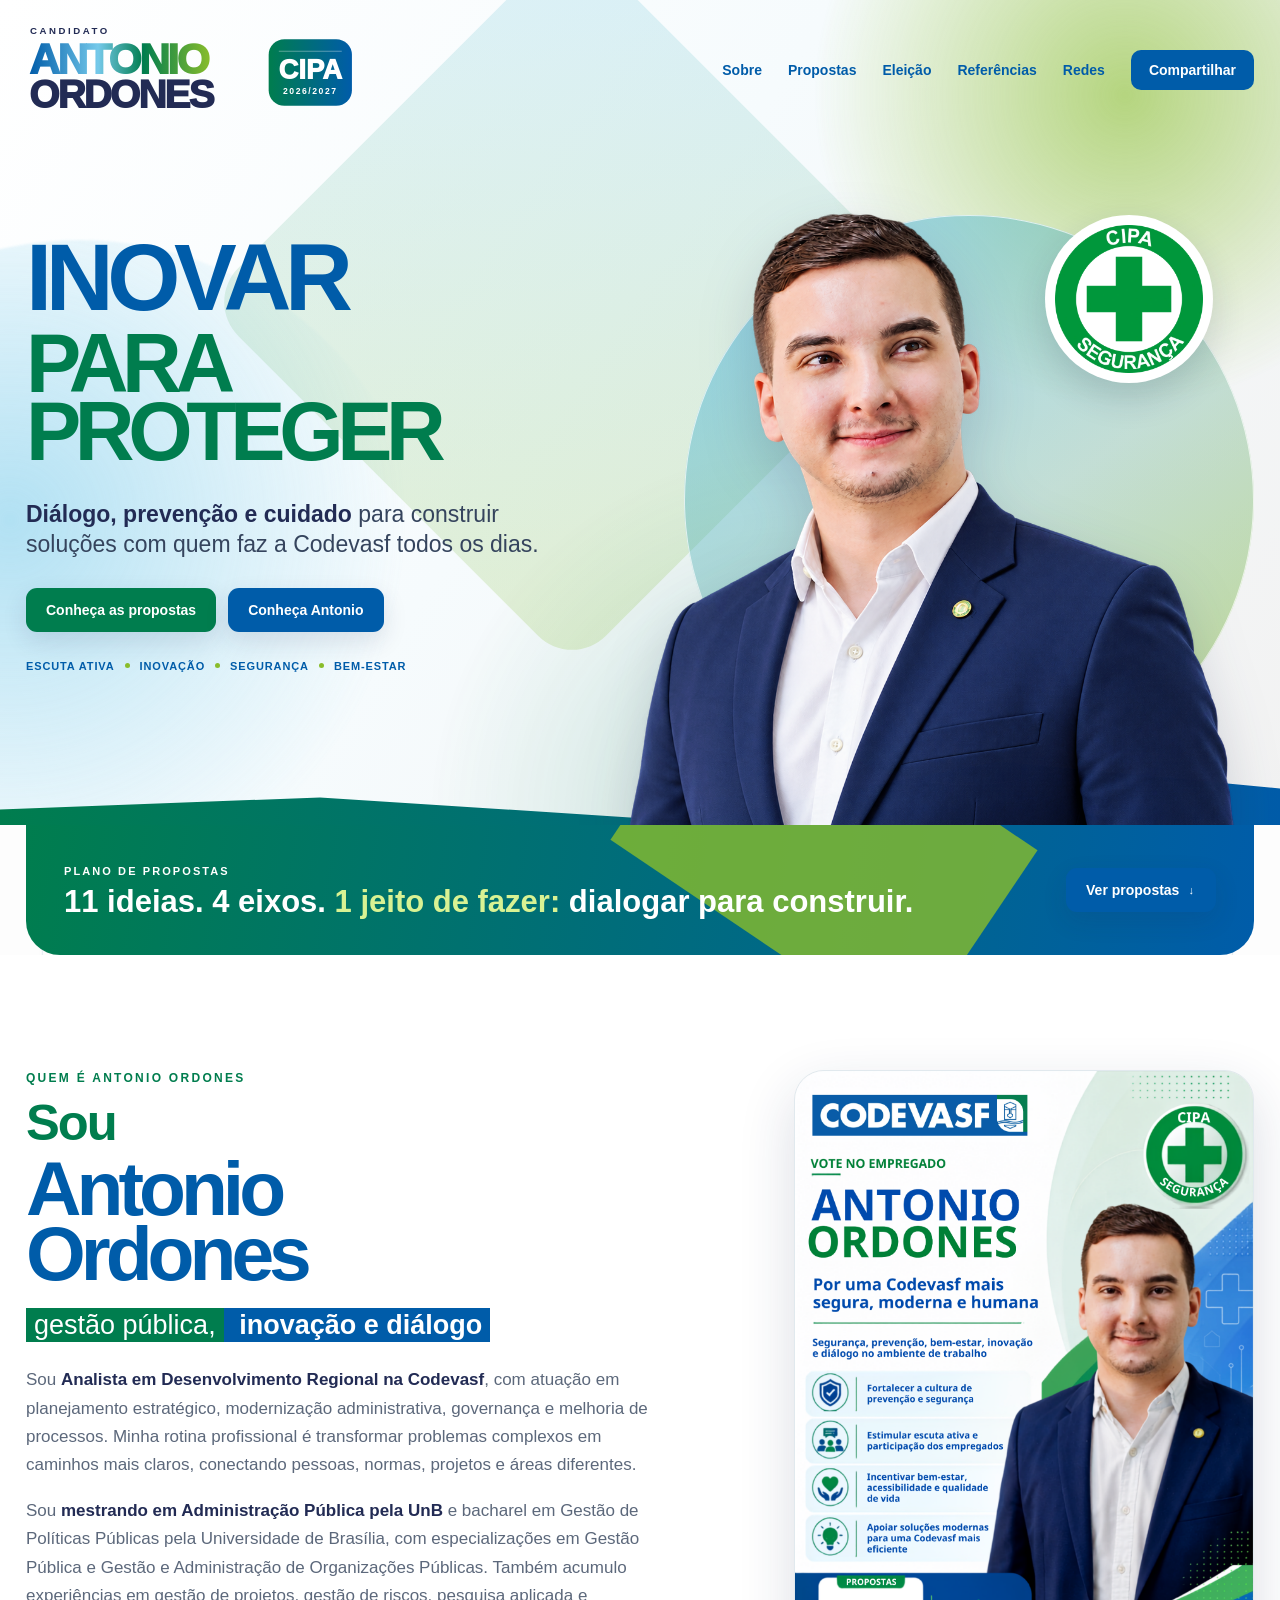
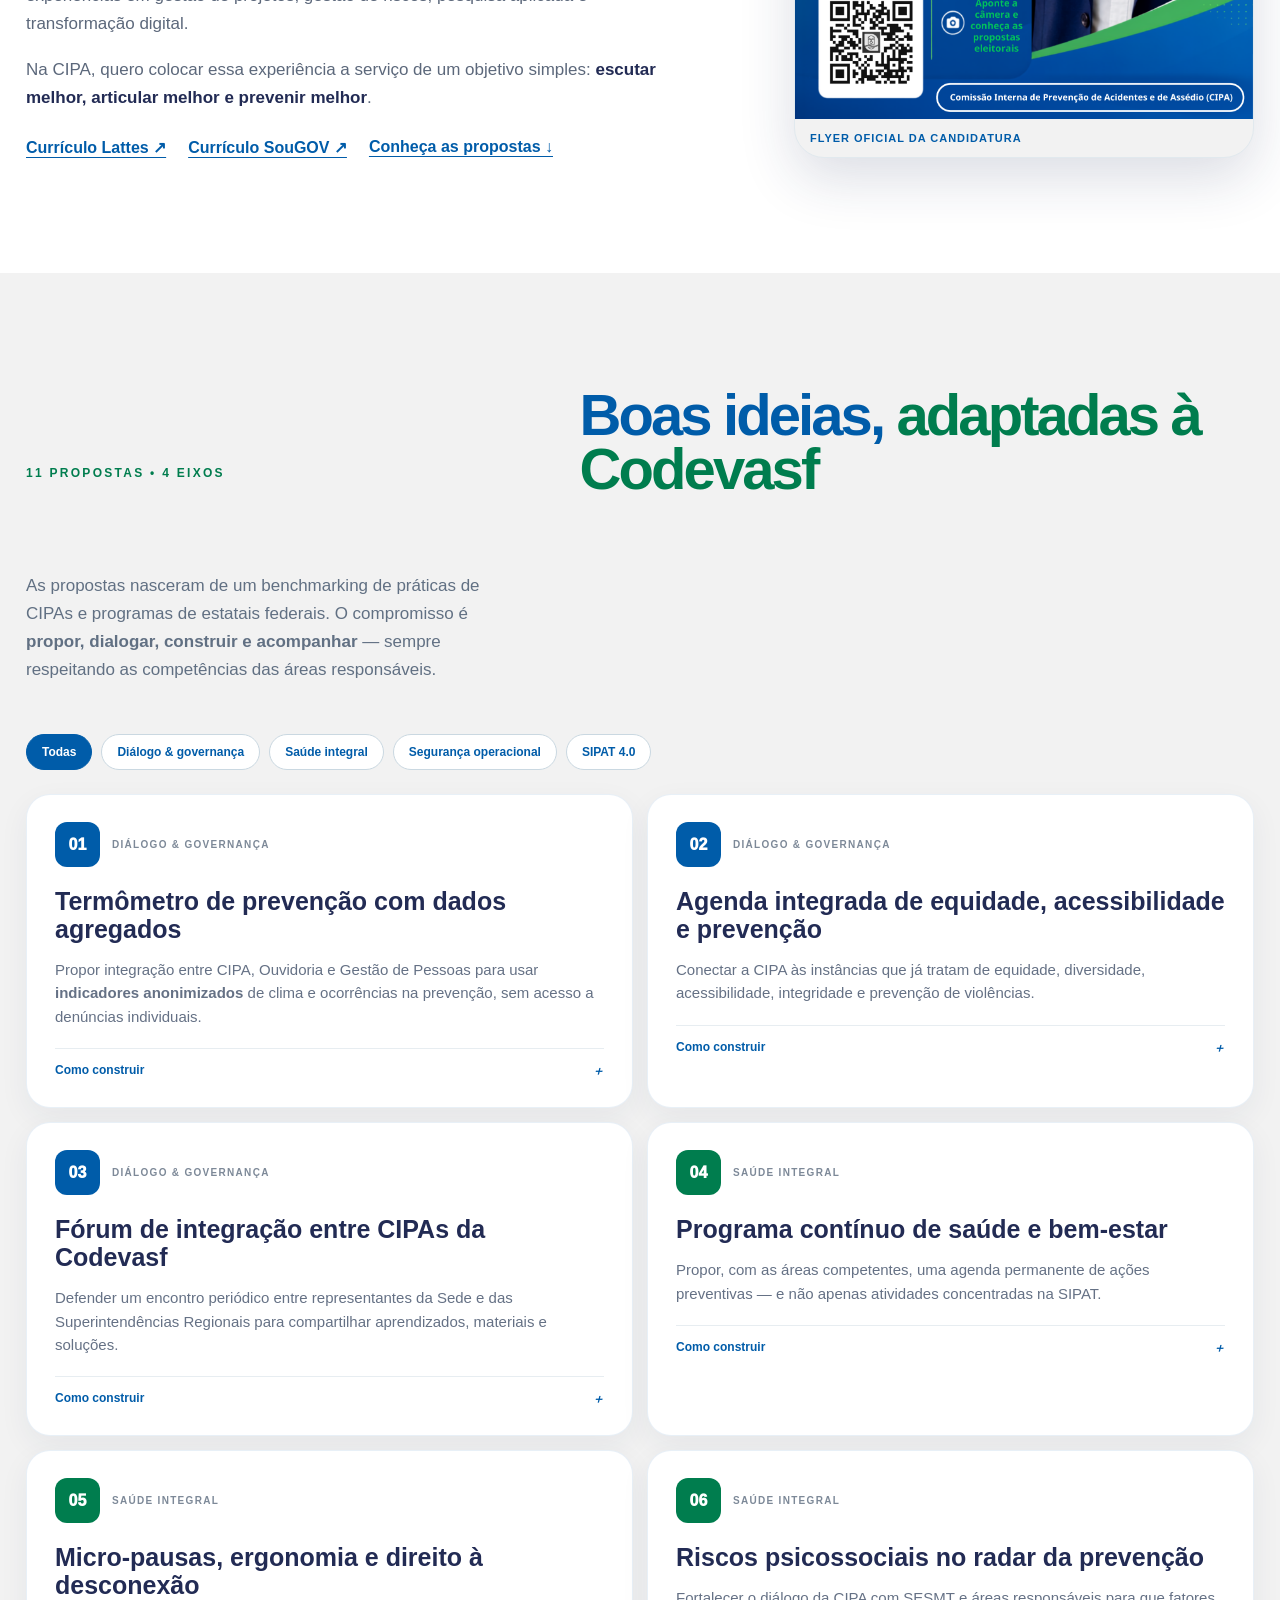
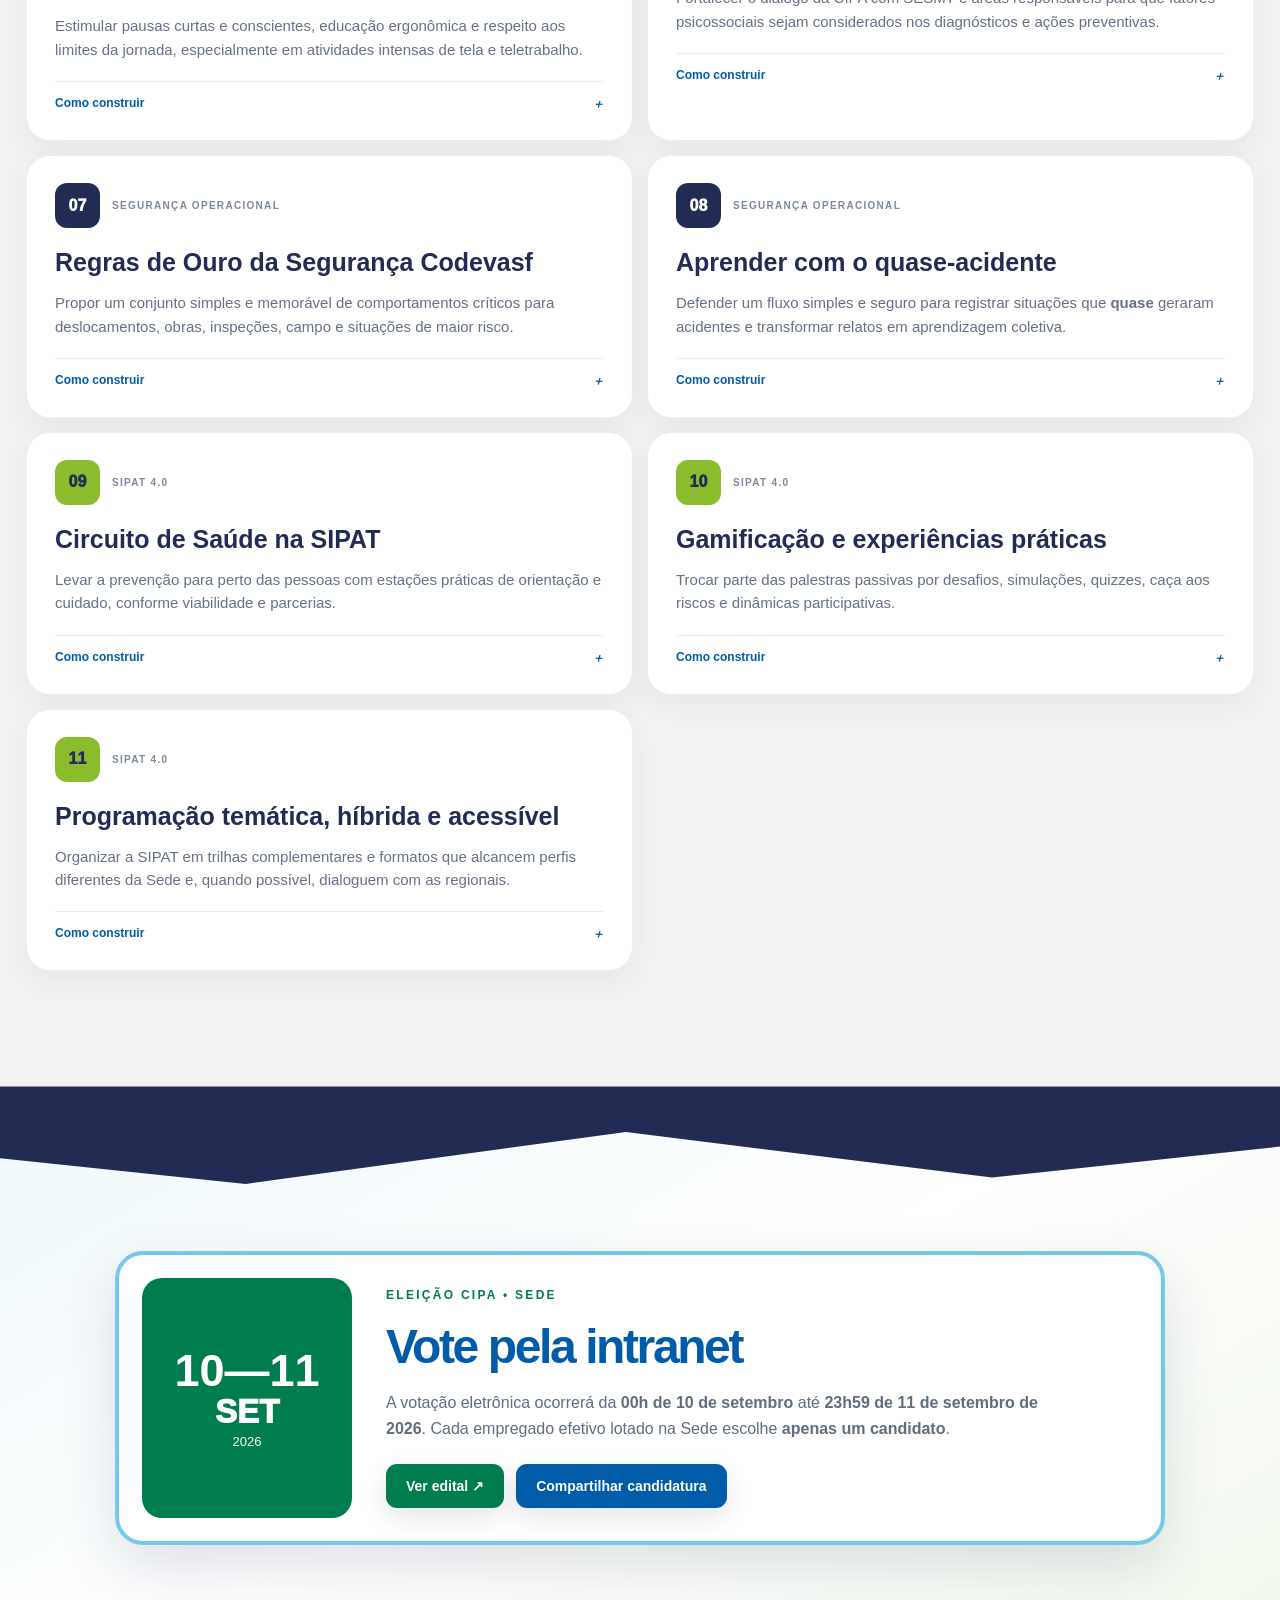
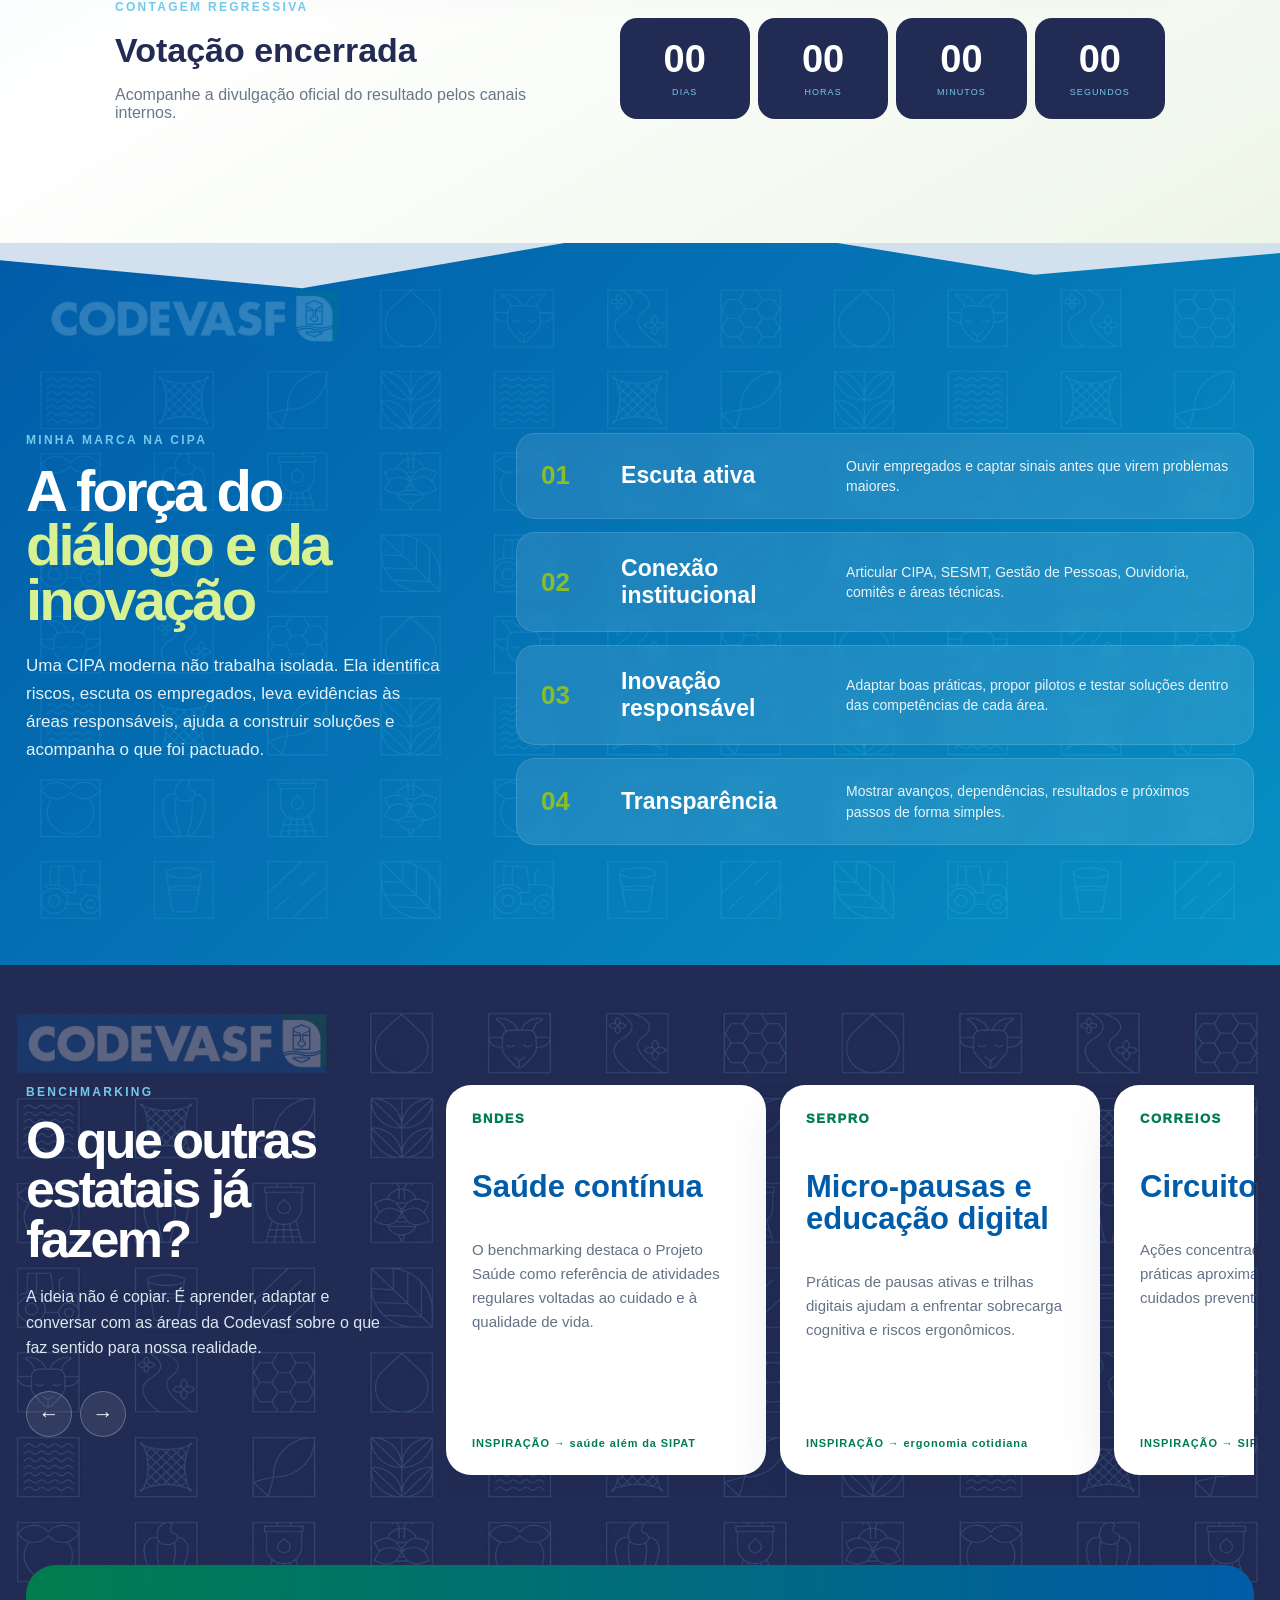
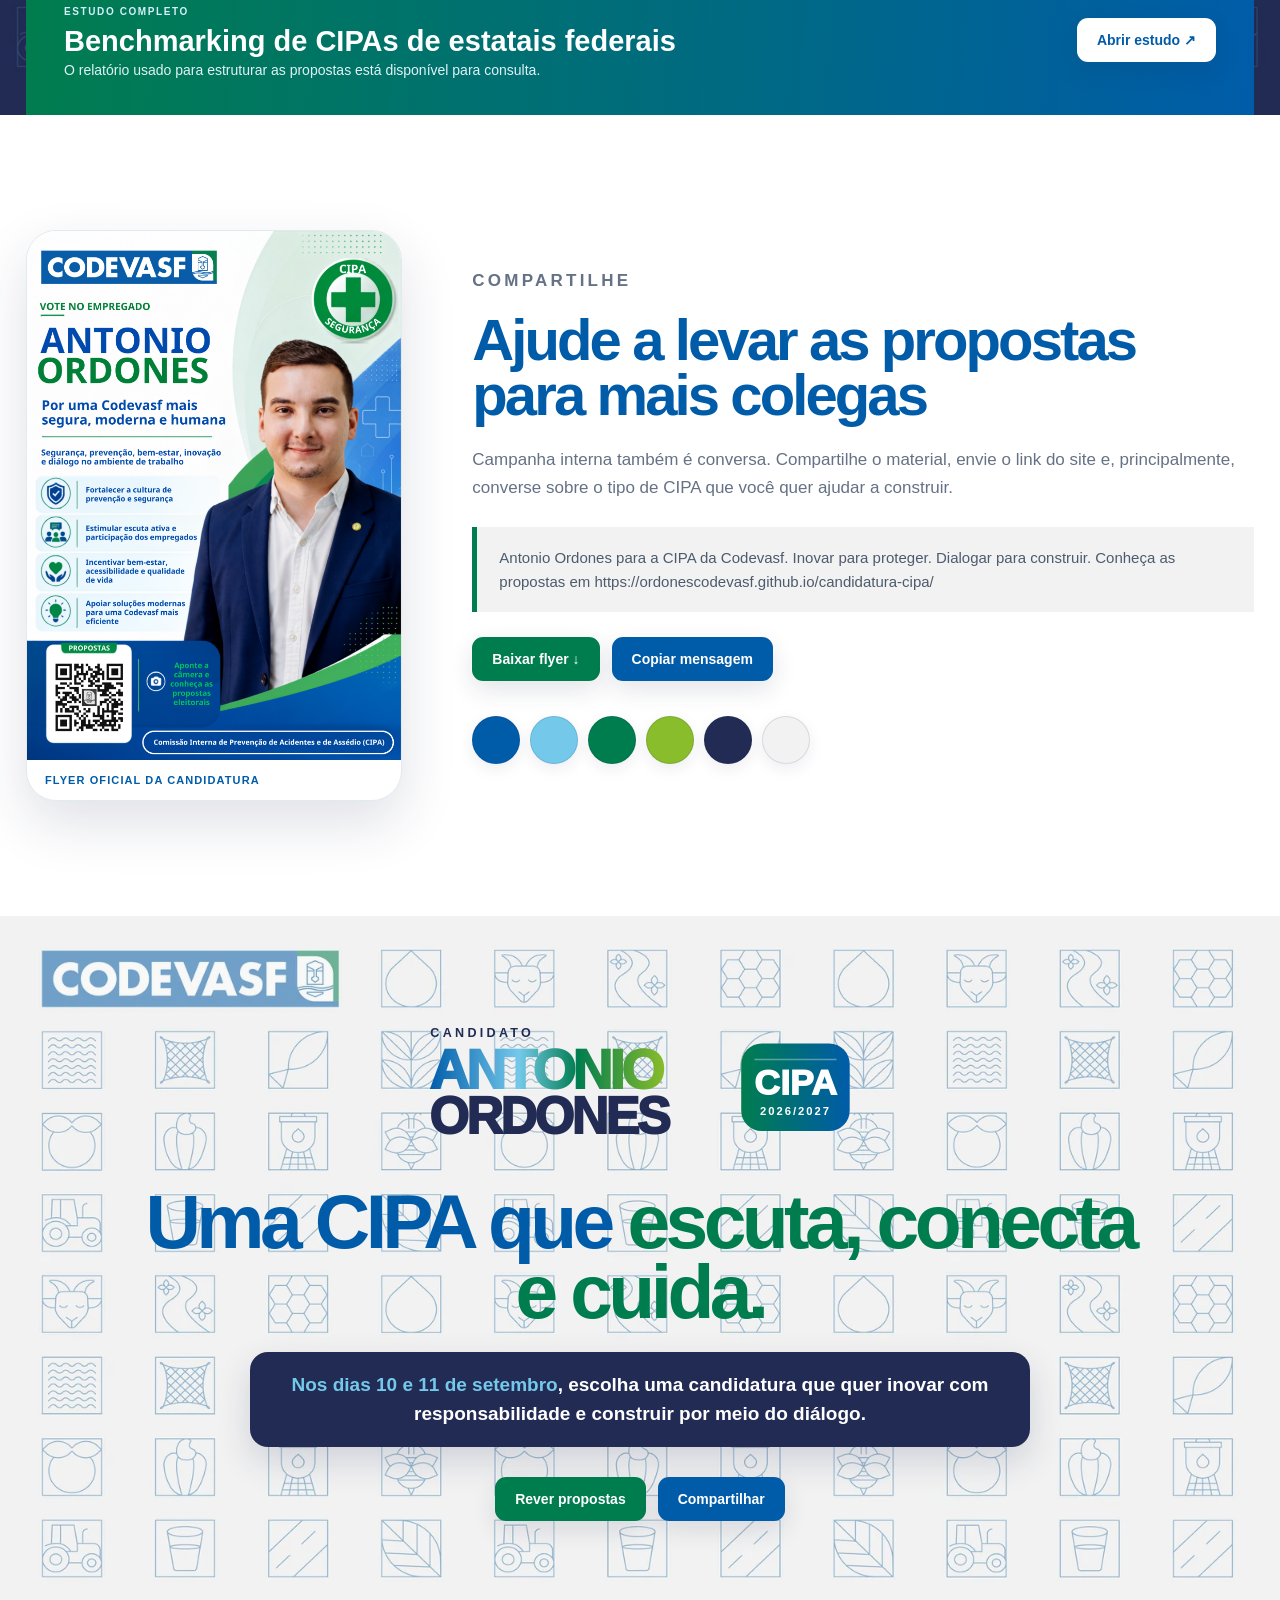
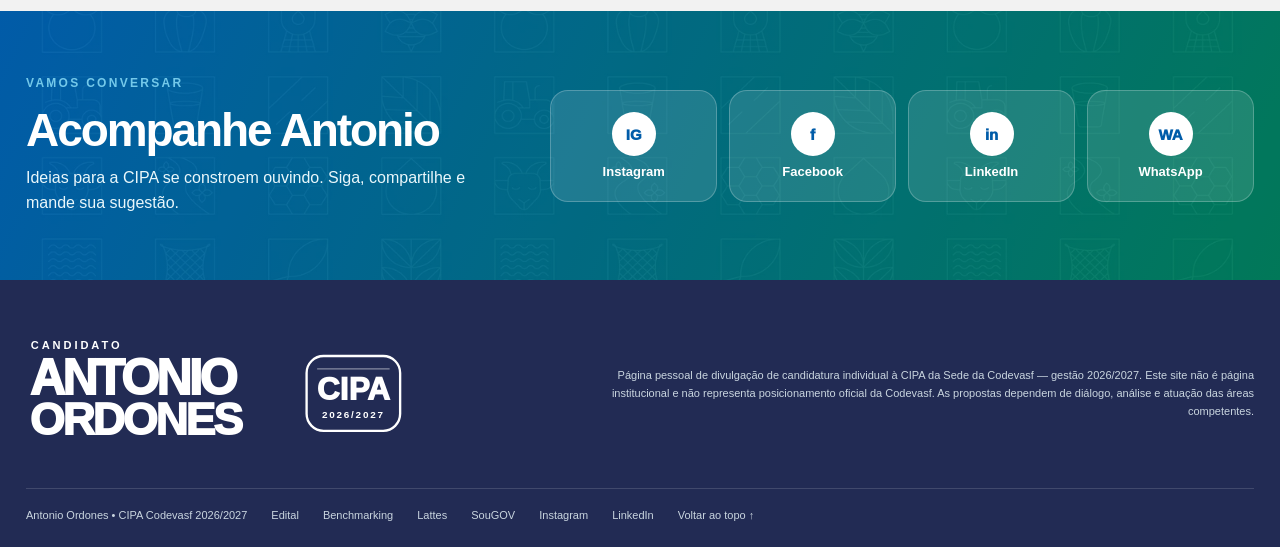
==== index.html @ b11df9ea "Add files via upload" ====
<!doctype html>
<html lang="pt-BR">
<head>
<meta charset="utf-8">
<meta name="viewport" content="width=device-width,initial-scale=1,viewport-fit=cover">
<meta name="theme-color" content="#005ca9">
<meta name="color-scheme" content="light">
<title>Candidato Antonio Ordones | CIPA Codevasf 2026/2027</title>
<meta name="description" content="Candidatura de Antonio Ordones à CIPA da Codevasf Sede 2026/2027. Inovação, diálogo, prevenção, saúde e segurança construídos com as áreas e com os empregados.">
<link rel="canonical" href="https://ordonescodevasf.github.io/candidatura-cipa/">
<meta property="og:type" content="website"><meta property="og:url" content="https://ordonescodevasf.github.io/candidatura-cipa/"><meta property="og:title" content="Candidato Antonio Ordones | CIPA Codevasf"><meta property="og:description" content="Inovar para proteger. Dialogar para construir."><meta property="og:image" content="https://ordonescodevasf.github.io/candidatura-cipa/assets/img/flyer-candidatura.webp">
<meta name="twitter:card" content="summary_large_image">
<link rel="icon" href="assets/img/favicon.svg" type="image/svg+xml">
<link rel="stylesheet" href="assets/css/app.css">
<script src="assets/js/app.js" defer></script>
</head>
<body>
<a class="skip-link" href="#conteudo">Ir para o conteúdo</a>
<div class="scroll-progress" aria-hidden="true"><span></span></div>

<main id="conteudo">
<section class="hero" id="inicio" aria-labelledby="hero-title">
  <div class="hero-art" aria-hidden="true"><span class="hero-blob hero-blob--sky"></span><span class="hero-blob hero-blob--lime"></span><span class="hero-blob hero-blob--green"></span><span class="hero-diamond"></span></div>
  <header class="site-header" aria-label="Cabeçalho principal">
    <a class="campaign-brand" href="#inicio" aria-label="Antonio Ordones, início"><img src="assets/img/marca-antonio.svg" alt="Candidato Antonio Ordones, CIPA 2026/2027"></a>
    <button class="menu-toggle" type="button" aria-expanded="false" aria-controls="main-nav"><span></span><span></span><span></span><b class="sr-only">Abrir menu</b></button>
    <nav class="main-nav" id="main-nav" aria-label="Navegação principal"><a href="#sobre">Sobre</a><a href="#propostas">Propostas</a><a href="#eleicao">Eleição</a><a href="#referencias">Referências</a><a href="#redes">Redes</a><button class="nav-cta" type="button" data-share>Compartilhar</button></nav>
  </header>
  <div class="hero-inner">
    <div class="hero-copy reveal is-visible">
      <h1 id="hero-title"><span>INOVAR</span><span>PARA PROTEGER</span></h1>
      <p class="hero-lead"><strong>Diálogo, prevenção e cuidado</strong> para construir soluções com quem faz a Codevasf todos os dias.</p>
      <div class="hero-actions"><a class="button button--green" href="#propostas">Conheça as propostas</a><a class="button button--blue" href="#sobre">Conheça Antonio</a></div>
      <div class="hero-values" aria-label="Valores da candidatura"><span>escuta ativa</span><i></i><span>inovação</span><i></i><span>segurança</span><i></i><span>bem-estar</span></div>
    </div>
    <div class="hero-portrait-wrap reveal is-visible">
      <div class="portrait-halo" aria-hidden="true"></div>
      <img class="hero-portrait" src="assets/img/antonio-ordones.webp" alt="Antonio Ordones" width="1050" height="1312" fetchpriority="high">
      <div class="cipa-badge"><img src="assets/img/cipa-seguranca.webp" alt="Símbolo CIPA Segurança"></div>
    </div>
  </div>
</section>

<section class="plan-strip" aria-label="Plano de propostas"><div class="plan-strip__pattern" aria-hidden="true"></div><div class="plan-strip__inner reveal"><div><span>PLANO DE PROPOSTAS</span><h2>11 ideias. 4 eixos. <strong>1 jeito de fazer:</strong> dialogar para construir.</h2></div><a class="button button--blue" href="#propostas">Ver propostas <span aria-hidden="true">↓</span></a></div></section>

<section class="about section" id="sobre" aria-labelledby="about-title">
  <div class="about-grid">
    <div class="about-copy reveal">
      <p class="eyebrow">QUEM É ANTONIO ORDONES</p>
      <h2 id="about-title"><span>Sou</span> Antonio<br>Ordones</h2>
      <p class="about-highlight"><em>gestão pública,</em><strong> inovação e diálogo</strong></p>
      <p>Sou <strong>Analista em Desenvolvimento Regional na Codevasf</strong>, com atuação em planejamento estratégico, modernização administrativa, governança e melhoria de processos. Minha rotina profissional é transformar problemas complexos em caminhos mais claros, conectando pessoas, normas, projetos e áreas diferentes.</p>
      <p>Sou <strong>mestrando em Administração Pública pela UnB</strong> e bacharel em Gestão de Políticas Públicas pela Universidade de Brasília, com especializações em Gestão Pública e Gestão e Administração de Organizações Públicas. Também acumulo experiências em gestão de projetos, gestão de riscos, pesquisa aplicada e transformação digital.</p>
      <p>Na CIPA, quero colocar essa experiência a serviço de um objetivo simples: <strong>escutar melhor, articular melhor e prevenir melhor</strong>.</p>
      <div class="about-links"><a href="http://lattes.cnpq.br/4301382762226121" target="_blank" rel="noopener">Currículo Lattes ↗</a><a href="https://curriculo.sougov.economia.gov.br/antonio-neto-1991045346" target="_blank" rel="noopener">Currículo SouGOV ↗</a><a href="#propostas">Conheça as propostas ↓</a></div>
    </div>
    <div class="about-visual reveal">
      <figure class="mini-flyer"><img src="assets/img/flyer-candidatura.webp" alt="Flyer atualizado da candidatura de Antonio Ordones à CIPA"><figcaption>Flyer oficial da candidatura</figcaption></figure>
    </div>
  </div>
</section>

<section class="proposals section" id="propostas" aria-labelledby="proposals-title">
  <div class="section-head reveal"><p class="eyebrow">11 PROPOSTAS • 4 EIXOS</p><h2 id="proposals-title">Boas ideias, <span>adaptadas à Codevasf</span></h2><p>As propostas nasceram de um benchmarking de práticas de CIPAs e programas de estatais federais. O compromisso é <strong>propor, dialogar, construir e acompanhar</strong> — sempre respeitando as competências das áreas responsáveis.</p></div>
  <div class="proposal-filters reveal" role="group" aria-label="Filtrar propostas"><button class="is-active" data-filter="all" aria-pressed="true">Todas</button><button data-filter="dialogo" aria-pressed="false">Diálogo & governança</button><button data-filter="saude" aria-pressed="false">Saúde integral</button><button data-filter="seguranca" aria-pressed="false">Segurança operacional</button><button data-filter="sipat" aria-pressed="false">SIPAT 4.0</button></div>
  <div class="proposal-grid">
    <article class="proposal-card reveal" data-axis="dialogo"><div class="proposal-meta"><span>01</span><b>DIÁLOGO & GOVERNANÇA</b></div><h3>Termômetro de prevenção com dados agregados</h3><p>Propor integração entre CIPA, Ouvidoria e Gestão de Pessoas para usar <strong>indicadores anonimizados</strong> de clima e ocorrências na prevenção, sem acesso a denúncias individuais.</p><details><summary>Como construir <i>＋</i></summary><div>Defender um fluxo periódico de tendências e indicadores, com sigilo preservado, para orientar campanhas, diálogos e ações preventivas nas áreas com maior necessidade.</div></details></article>
    <article class="proposal-card reveal" data-axis="dialogo"><div class="proposal-meta"><span>02</span><b>DIÁLOGO & GOVERNANÇA</b></div><h3>Agenda integrada de equidade, acessibilidade e prevenção</h3><p>Conectar a CIPA às instâncias que já tratam de equidade, diversidade, acessibilidade, integridade e prevenção de violências.</p><details><summary>Como construir <i>＋</i></summary><div>Propor calendário e ações conjuntas para evitar duplicidades, ampliar alcance e levar temas de prevenção a públicos diferentes, com linguagem acessível.</div></details></article>
    <article class="proposal-card reveal" data-axis="dialogo"><div class="proposal-meta"><span>03</span><b>DIÁLOGO & GOVERNANÇA</b></div><h3>Fórum de integração entre CIPAs da Codevasf</h3><p>Defender um encontro periódico entre representantes da Sede e das Superintendências Regionais para compartilhar aprendizados, materiais e soluções.</p><details><summary>Como construir <i>＋</i></summary><div>Começar com encontros virtuais simples e uma biblioteca compartilhada de boas práticas, respeitando a autonomia e a realidade de cada comissão.</div></details></article>

    <article class="proposal-card reveal" data-axis="saude"><div class="proposal-meta"><span>04</span><b>SAÚDE INTEGRAL</b></div><h3>Programa contínuo de saúde e bem-estar</h3><p>Propor, com as áreas competentes, uma agenda permanente de ações preventivas — e não apenas atividades concentradas na SIPAT.</p><details><summary>Como construir <i>＋</i></summary><div>Estudar viabilidade de atividades de ergonomia, alongamento, cuidado postural, saúde preventiva e qualidade de vida, aproveitando iniciativas existentes e parcerias.</div></details></article>
    <article class="proposal-card reveal" data-axis="saude"><div class="proposal-meta"><span>05</span><b>SAÚDE INTEGRAL</b></div><h3>Micro-pausas, ergonomia e direito à desconexão</h3><p>Estimular pausas curtas e conscientes, educação ergonômica e respeito aos limites da jornada, especialmente em atividades intensas de tela e teletrabalho.</p><details><summary>Como construir <i>＋</i></summary><div>Propor campanhas e ferramentas leves, construídas com Gestão de Pessoas, saúde ocupacional e TI, sem criar automatismos que prejudiquem rotinas essenciais.</div></details></article>
    <article class="proposal-card reveal" data-axis="saude"><div class="proposal-meta"><span>06</span><b>SAÚDE INTEGRAL</b></div><h3>Riscos psicossociais no radar da prevenção</h3><p>Fortalecer o diálogo da CIPA com SESMT e áreas responsáveis para que fatores psicossociais sejam considerados nos diagnósticos e ações preventivas.</p><details><summary>Como construir <i>＋</i></summary><div>Levar evidências, percepções e dados agregados para apoiar avaliações de sobrecarga, estresse, assédio, organização do trabalho e outros riscos, dentro do PGR e dos instrumentos cabíveis.</div></details></article>

    <article class="proposal-card reveal" data-axis="seguranca"><div class="proposal-meta"><span>07</span><b>SEGURANÇA OPERACIONAL</b></div><h3>Regras de Ouro da Segurança Codevasf</h3><p>Propor um conjunto simples e memorável de comportamentos críticos para deslocamentos, obras, inspeções, campo e situações de maior risco.</p><details><summary>Como construir <i>＋</i></summary><div>Elaborar em conjunto com SESMT e áreas operacionais, usando linguagem visual, exemplos reais e foco em direção segura, máquinas, água, animais peçonhentos e trabalho de campo.</div></details></article>
    <article class="proposal-card reveal" data-axis="seguranca"><div class="proposal-meta"><span>08</span><b>SEGURANÇA OPERACIONAL</b></div><h3>Aprender com o quase-acidente</h3><p>Defender um fluxo simples e seguro para registrar situações que <strong>quase</strong> geraram acidentes e transformar relatos em aprendizagem coletiva.</p><details><summary>Como construir <i>＋</i></summary><div>Em parceria com o SESMT, estruturar orientação de registro e retorno pedagógico, com foco preventivo e sem substituir os canais formais já existentes.</div></details></article>

    <article class="proposal-card reveal" data-axis="sipat"><div class="proposal-meta"><span>09</span><b>SIPAT 4.0</b></div><h3>Circuito de Saúde na SIPAT</h3><p>Levar a prevenção para perto das pessoas com estações práticas de orientação e cuidado, conforme viabilidade e parcerias.</p><details><summary>Como construir <i>＋</i></summary><div>Propor circuito com aferições e orientações preventivas, ergonomia, saúde visual, hábitos saudáveis e outros serviços definidos pelas áreas técnicas.</div></details></article>
    <article class="proposal-card reveal" data-axis="sipat"><div class="proposal-meta"><span>10</span><b>SIPAT 4.0</b></div><h3>Gamificação e experiências práticas</h3><p>Trocar parte das palestras passivas por desafios, simulações, quizzes, caça aos riscos e dinâmicas participativas.</p><details><summary>Como construir <i>＋</i></summary><div>Usar fotos e situações reais, jogos de identificação de riscos e atividades de tomada de decisão para aumentar participação e retenção do conteúdo.</div></details></article>
    <article class="proposal-card reveal" data-axis="sipat"><div class="proposal-meta"><span>11</span><b>SIPAT 4.0</b></div><h3>Programação temática, híbrida e acessível</h3><p>Organizar a SIPAT em trilhas complementares e formatos que alcancem perfis diferentes da Sede e, quando possível, dialoguem com as regionais.</p><details><summary>Como construir <i>＋</i></summary><div>Combinar segurança operacional, saúde mental, prevenção ao assédio, educação financeira, diversidade, sustentabilidade e qualidade de vida, com acessibilidade e recursos híbridos.</div></details></article>
  </div>
</section>

<section class="election" id="eleicao" aria-labelledby="election-title">
  <div class="election-wave" aria-hidden="true"></div>
  <div class="election-card reveal"><div class="election-date"><strong>10—11</strong><span>SET</span><small>2026</small></div><div class="election-copy"><p class="eyebrow">ELEIÇÃO CIPA • SEDE</p><h2 id="election-title">Vote pela intranet</h2><p>A votação eletrônica ocorrerá da <strong>00h de 10 de setembro</strong> até <strong>23h59 de 11 de setembro de 2026</strong>. Cada empregado efetivo lotado na Sede escolhe <strong>apenas um candidato</strong>.</p><div class="election-actions"><a class="button button--green" href="assets/docs/edital-cipa-codevasf-2026-2027.pdf" target="_blank" rel="noopener">Ver edital ↗</a><button class="button button--blue" type="button" data-share>Compartilhar candidatura</button></div></div></div>
  <div class="countdown-wrap reveal"><div class="countdown-copy"><p class="eyebrow eyebrow--light">CONTAGEM REGRESSIVA</p><h3 data-countdown-title>Faltam poucos dias para votar</h3><p data-countdown-note>A eleição será realizada no ambiente da intranet.</p></div><div class="countdown" aria-live="polite"><span><strong data-days>--</strong><small>dias</small></span><span><strong data-hours>--</strong><small>horas</small></span><span><strong data-minutes>--</strong><small>minutos</small></span><span><strong data-seconds>--</strong><small>segundos</small></span></div></div>
</section>

<section class="manifesto" id="atuacao" aria-labelledby="manifesto-title">
  <div class="manifesto-pattern" aria-hidden="true"></div>
  <div class="manifesto-inner">
    <div class="manifesto-copy reveal"><p class="eyebrow eyebrow--light">MINHA MARCA NA CIPA</p><h2 id="manifesto-title">A força do <span>diálogo e da inovação</span></h2><p>Uma CIPA moderna não trabalha isolada. Ela identifica riscos, escuta os empregados, leva evidências às áreas responsáveis, ajuda a construir soluções e acompanha o que foi pactuado.</p></div>
    <div class="manifesto-list">
      <article class="reveal"><b>01</b><h3>Escuta ativa</h3><p>Ouvir empregados e captar sinais antes que virem problemas maiores.</p></article>
      <article class="reveal"><b>02</b><h3>Conexão institucional</h3><p>Articular CIPA, SESMT, Gestão de Pessoas, Ouvidoria, comitês e áreas técnicas.</p></article>
      <article class="reveal"><b>03</b><h3>Inovação responsável</h3><p>Adaptar boas práticas, propor pilotos e testar soluções dentro das competências de cada área.</p></article>
      <article class="reveal"><b>04</b><h3>Transparência</h3><p>Mostrar avanços, dependências, resultados e próximos passos de forma simples.</p></article>
    </div>
  </div>
</section>

<section class="references" id="referencias" aria-labelledby="references-title">
  <div class="references-pattern" aria-hidden="true"></div>
  <div class="references-inner">
    <div class="references-intro reveal"><p class="eyebrow eyebrow--light">BENCHMARKING</p><h2 id="references-title">O que outras estatais já fazem?</h2><p>A ideia não é copiar. É aprender, adaptar e conversar com as áreas da Codevasf sobre o que faz sentido para nossa realidade.</p><div class="carousel-actions"><button type="button" data-carousel-prev aria-label="Referência anterior">←</button><button type="button" data-carousel-next aria-label="Próxima referência">→</button></div></div>
    <div class="reference-scroller" data-carousel><div class="reference-track">
      <article class="reference-card"><span>BNDES</span><h3>Saúde contínua</h3><p>O benchmarking destaca o Projeto Saúde como referência de atividades regulares voltadas ao cuidado e à qualidade de vida.</p><b>INSPIRAÇÃO → saúde além da SIPAT</b></article>
      <article class="reference-card"><span>SERPRO</span><h3>Micro-pausas e educação digital</h3><p>Práticas de pausas ativas e trilhas digitais ajudam a enfrentar sobrecarga cognitiva e riscos ergonômicos.</p><b>INSPIRAÇÃO → ergonomia cotidiana</b></article>
      <article class="reference-card"><span>CORREIOS</span><h3>Circuito de Saúde</h3><p>Ações concentradas em estações práticas aproximam orientações e cuidados preventivos dos empregados.</p><b>INSPIRAÇÃO → SIPAT mais prática</b></article>
      <article class="reference-card"><span>PETROBRAS / CHESF</span><h3>Regras claras de segurança</h3><p>Ambientes operacionais complexos usam princípios memoráveis, capacitação e percepção de risco para prevenir eventos graves.</p><b>INSPIRAÇÃO → Regras de Ouro</b></article>
      <article class="reference-card"><span>EMBRAPA / CONAB</span><h3>Capilaridade e sustentabilidade</h3><p>O estudo ressalta a importância de políticas que alcancem unidades dispersas e integrem segurança, qualidade de vida e sustentabilidade.</p><b>INSPIRAÇÃO → rede nacional</b></article>
      <article class="reference-card"><span>BANCO DO BRASIL</span><h3>Integridade e prevenção</h3><p>Boas práticas de proteção, não retaliação e leitura de riscos organizacionais reforçam a atuação preventiva.</p><b>INSPIRAÇÃO → diálogo com governança</b></article>
    </div></div>
  </div>
  <div class="reference-download reveal"><div><span>ESTUDO COMPLETO</span><h3>Benchmarking de CIPAs de estatais federais</h3><p>O relatório usado para estruturar as propostas está disponível para consulta.</p></div><a class="button button--light" href="assets/docs/benchmarking-cipa-estatais-federais.pdf" target="_blank" rel="noopener">Abrir estudo ↗</a></div>
</section>

<section class="materials section" id="materiais" aria-labelledby="materials-title">
  <div class="materials-grid">
    <figure class="poster-card reveal"><img src="assets/img/flyer-candidatura.webp" alt="Flyer da candidatura à CIPA"><figcaption>Flyer oficial da candidatura</figcaption></figure>
    <div class="materials-copy reveal"><p class="eyebrow">COMPARTILHE</p><h2 id="materials-title">Ajude a levar as propostas para mais colegas</h2><p>Campanha interna também é conversa. Compartilhe o material, envie o link do site e, principalmente, converse sobre o tipo de CIPA que você quer ajudar a construir.</p><div class="share-text" data-share-text>Antonio Ordones para a CIPA da Codevasf. Inovar para proteger. Dialogar para construir. Conheça as propostas em https://ordonescodevasf.github.io/candidatura-cipa/</div><div class="materials-actions"><a class="button button--green" href="assets/img/flyer-candidatura.webp" download="flyer-antonio-ordones-cipa.webp">Baixar flyer ↓</a><button class="button button--blue" type="button" data-copy-share>Copiar mensagem</button></div><div class="palette" aria-label="Paleta visual da candidatura"><i style="--c:#005ca9"></i><i style="--c:#74c9ea"></i><i style="--c:#007d4e"></i><i style="--c:#89bd2b"></i><i style="--c:#222b54"></i><i style="--c:#f2f2f2"></i></div></div>
  </div>
</section>

<section class="final-cta"><div class="final-pattern" aria-hidden="true"></div><div class="final-inner reveal"><img src="assets/img/marca-antonio.svg" alt="Antonio Ordones CIPA 2026/2027"><h2>Uma CIPA que <span>escuta, conecta e cuida.</span></h2><p class="final-message"><strong>Nos dias 10 e 11 de setembro</strong>, escolha uma candidatura que quer inovar com responsabilidade e construir por meio do diálogo.</p><div><a class="button button--green" href="#propostas">Rever propostas</a><button class="button button--blue" type="button" data-share>Compartilhar</button></div></div></section>
</main>

<section class="social-strip" id="redes" aria-labelledby="social-title"><div class="social-strip__inner reveal"><div><p class="eyebrow eyebrow--light">VAMOS CONVERSAR</p><h2 id="social-title">Acompanhe Antonio</h2><p>Ideias para a CIPA se constroem ouvindo. Siga, compartilhe e mande sua sugestão.</p></div><nav class="social-links" aria-label="Redes sociais de Antonio Ordones"><a href="https://www.instagram.com/antonio_ordones?igsi=Z2Iwb2o2MWFuOHU5&utm_source=qr" target="_blank" rel="noopener noreferrer" aria-label="Instagram de Antonio Ordones"><span>IG</span><b>Instagram</b></a><a href="https://www.facebook.com/share/1DY4R3tovf/?mibextid=wwXIfr" target="_blank" rel="noopener noreferrer" aria-label="Facebook de Antonio Ordones"><span>f</span><b>Facebook</b></a><a href="https://www.linkedin.com/in/antonioordones" target="_blank" rel="noopener noreferrer" aria-label="LinkedIn de Antonio Ordones"><span>in</span><b>LinkedIn</b></a><a href="https://wa.me/5562981062212" target="_blank" rel="noopener noreferrer" aria-label="WhatsApp de Antonio Ordones"><span>WA</span><b>WhatsApp</b></a></nav></div></section>
<footer class="site-footer"><div class="footer-top"><div><img class="footer-campaign" src="assets/img/marca-antonio-branca.svg" alt="Candidato Antonio Ordones, CIPA 2026/2027"></div><div class="footer-disclaimer"><p>Página pessoal de divulgação de candidatura individual à CIPA da Sede da Codevasf — gestão 2026/2027. Este site não é página institucional e não representa posicionamento oficial da Codevasf. As propostas dependem de diálogo, análise e atuação das áreas competentes.</p></div></div><div class="footer-bottom"><span>Antonio Ordones • CIPA Codevasf 2026/2027</span><a href="assets/docs/edital-cipa-codevasf-2026-2027.pdf" target="_blank" rel="noopener">Edital</a><a href="assets/docs/benchmarking-cipa-estatais-federais.pdf" target="_blank" rel="noopener">Benchmarking</a><a href="http://lattes.cnpq.br/4301382762226121" target="_blank" rel="noopener">Lattes</a><a href="https://curriculo.sougov.economia.gov.br/antonio-neto-1991045346" target="_blank" rel="noopener">SouGOV</a><a href="https://www.instagram.com/antonio_ordones?igsi=Z2Iwb2o2MWFuOHU5&utm_source=qr" target="_blank" rel="noopener">Instagram</a><a href="https://www.linkedin.com/in/antonioordones" target="_blank" rel="noopener">LinkedIn</a><a href="#inicio">Voltar ao topo ↑</a></div></footer>
<div class="toast" role="status" aria-live="polite"></div>
</body></html>
---- assets/css/app.css ----
*{box-sizing:border-box}html{scroll-behavior:smooth;scroll-padding-top:88px}body{margin:0;color:#222b54;background:#fff;font-family:Rawline,"Trebuchet MS",Arial,sans-serif;-webkit-font-smoothing:antialiased;overflow-x:hidden}button,a{font:inherit;color:inherit}a{color:inherit}.sr-only{position:absolute;width:1px;height:1px;padding:0;margin:-1px;overflow:hidden;clip:rect(0,0,0,0);white-space:nowrap;border:0}.skip-link{position:fixed;left:18px;top:12px;transform:translateY(-150%);z-index:99999;background:#222b54;color:white;padding:10px 14px;border-radius:9px;text-decoration:none}.skip-link:focus{transform:none}.scroll-progress{position:fixed;top:0;left:0;width:100%;height:4px;z-index:9999;background:transparent}.scroll-progress span{display:block;height:100%;width:0;background:linear-gradient(90deg,#005ca9,#74c9ea,#007d4e,#89bd2b)}
:root{--blue:#005ca9;--sky:#74c9ea;--green:#007d4e;--lime:#89bd2b;--navy:#222b54;--off:#f2f2f2;--white:#fff;--ink:#222b54;--muted:#64748b;--line:#dce6ec;--content:1320px;--shadow:0 22px 55px rgba(34,43,84,.14)}
.hero{min-height:780px;background:linear-gradient(125deg,#fff 0%,#f6fbfd 45%,#f2f2f2 100%);position:relative;overflow:hidden}.hero:after{content:"";position:absolute;left:0;right:0;bottom:0;height:150px;background:linear-gradient(90deg,var(--green),var(--blue));clip-path:polygon(0 86%,25% 78%,54% 94%,78% 54%,100% 72%,100% 100%,0 100%);z-index:1}.hero-art{position:absolute;inset:0;pointer-events:none}.hero-blob{position:absolute;border-radius:999px;filter:blur(1px);opacity:.72}.hero-blob--sky{width:700px;height:700px;background:radial-gradient(circle at 40% 40%,rgba(116,201,234,.75),rgba(116,201,234,0) 67%);left:-270px;bottom:-110px}.hero-blob--lime{width:650px;height:650px;background:radial-gradient(circle,rgba(137,189,43,.82),rgba(137,189,43,0) 68%);right:-170px;top:-230px}.hero-blob--green{width:760px;height:760px;background:radial-gradient(circle,rgba(0,125,78,.28),rgba(0,125,78,0) 70%);right:100px;bottom:-370px}.hero-diamond{position:absolute;right:35%;top:5%;width:520px;height:520px;background:linear-gradient(135deg,rgba(116,201,234,.23),rgba(137,189,43,.2));transform:rotate(45deg);border-radius:48px}.site-header{position:relative;z-index:20;max-width:var(--content);margin:auto;min-height:106px;padding:22px 26px;display:flex;align-items:center;justify-content:space-between;gap:28px}.campaign-brand img{display:block;width:330px;height:auto}.main-nav{display:flex;align-items:center;gap:26px;font-size:14px;font-weight:800;color:var(--blue)}.main-nav a{text-decoration:none;position:relative}.main-nav a:after{content:"";position:absolute;left:0;right:100%;bottom:-6px;height:3px;background:var(--green);transition:.2s}.main-nav a:hover:after{right:0}.nav-cta{border:0;background:var(--blue);color:#fff;border-radius:10px;padding:12px 18px;font-weight:850;cursor:pointer}.menu-toggle{display:none;border:0;background:transparent;width:46px;height:46px;position:relative}.menu-toggle span{position:absolute;left:9px;width:28px;height:3px;border-radius:9px;background:var(--navy)}.menu-toggle span:nth-child(1){top:13px}.menu-toggle span:nth-child(2){top:22px}.menu-toggle span:nth-child(3){top:31px}
.hero-inner{position:relative;z-index:3;max-width:var(--content);min-height:665px;margin:auto;padding:30px 26px 0;display:grid;grid-template-columns:1.04fr .96fr;align-items:center}.hero-copy{padding:30px 0 120px}.eyebrow{font-size:12px;font-weight:900;letter-spacing:.19em;color:var(--green);margin:0 0 17px}.eyebrow--light{color:var(--sky)}.hero h1{font-size:clamp(72px,7.35vw,113px);line-height:.82;letter-spacing:-.068em;margin:0;max-width:760px}.hero h1 span{display:block}.hero h1 span:first-child{color:var(--blue)}.hero h1 span:last-child{color:var(--green);font-size:.88em;margin-top:14px}.hero-lead{font-size:23px;line-height:1.3;max-width:660px;margin:34px 0 28px;color:#35445d}.hero-lead strong{color:var(--navy)}.hero-actions,.election-actions,.materials-actions,.final-inner>div{display:flex;gap:12px;flex-wrap:wrap}.button{display:inline-flex;align-items:center;justify-content:center;gap:9px;border:0;border-radius:11px;padding:14px 20px;font-size:14px;font-weight:900;text-decoration:none;cursor:pointer;box-shadow:0 9px 24px rgba(34,43,84,.12);transition:transform .18s,box-shadow .18s}.button:hover{transform:translateY(-2px);box-shadow:0 14px 30px rgba(34,43,84,.17)}.button--green{background:var(--green);color:#fff}.button--blue{background:var(--blue);color:#fff}.button--light{background:#fff;color:var(--blue)}.hero-values{display:flex;align-items:center;gap:10px;margin-top:28px;color:var(--blue);font-size:11px;font-weight:900;letter-spacing:.08em;text-transform:uppercase}.hero-values i{width:5px;height:5px;border-radius:50%;background:var(--lime)}.hero-portrait-wrap{height:660px;align-self:end;position:relative;display:flex;align-items:flex-end;justify-content:flex-end}.portrait-halo{position:absolute;width:570px;height:570px;bottom:45px;border-radius:50%;background:linear-gradient(145deg,rgba(116,201,234,.76),rgba(0,125,78,.2) 55%,rgba(137,189,43,.5));box-shadow:inset 0 0 0 1px rgba(255,255,255,.7)}.hero-portrait{position:relative;z-index:3;height:650px;width:auto;max-width:800px;object-fit:contain;object-position:right bottom;filter:drop-shadow(0 22px 27px rgba(34,43,84,.18))}.cipa-badge{position:absolute;z-index:4;right:6%;top:45px;width:168px;height:168px;border-radius:50%;background:#fff;box-shadow:0 15px 34px rgba(34,43,84,.16);display:grid;place-items:center}.cipa-badge img{width:148px;height:148px;object-fit:contain}
.plan-strip{position:relative;z-index:7;background:#fff;padding:0 26px}.plan-strip__pattern{position:absolute;inset:0;background:url('../img/pattern-light.webp') center/cover;opacity:.18}.plan-strip__inner{position:relative;max-width:var(--content);margin:-5px auto 0;background:linear-gradient(100deg,var(--green),var(--blue));border-radius:0 0 34px 34px;min-height:130px;padding:25px 38px;display:flex;align-items:center;justify-content:space-between;color:#fff;overflow:hidden}.plan-strip__inner:after{content:"";position:absolute;width:360px;height:230px;right:250px;top:-95px;background:var(--lime);opacity:.8;transform:rotate(34deg)}.plan-strip__inner>div,.plan-strip__inner>a{position:relative;z-index:2}.plan-strip__inner span{font-size:11px;font-weight:900;letter-spacing:.19em}.plan-strip h2{font-size:31px;margin:5px 0 0}.plan-strip h2 strong{color:#d8f293}
.section{padding:115px max(26px,calc((100vw - var(--content))/2))}.about{background:#fff}.about-grid{display:grid;grid-template-columns:1.08fr .72fr;gap:78px;align-items:center}.about-copy h2{font-size:clamp(62px,6vw,92px);line-height:.84;letter-spacing:-.065em;margin:0;color:var(--blue)}.about-copy h2 span{display:block;color:var(--green);font-size:.66em;letter-spacing:-.04em;margin-bottom:12px}.about-highlight{font-size:27px;margin:25px 0}.about-highlight em{font-style:normal;color:#fff;background:var(--green);padding:2px 8px}.about-highlight strong{color:#fff!important;background:var(--blue);padding:2px 8px}.about-copy>p:not(.eyebrow):not(.about-highlight){font-size:17px;line-height:1.67;color:#5c687b;max-width:650px}.about-copy strong{color:var(--navy)}.about-links{display:flex;gap:22px;flex-wrap:wrap;margin-top:26px}.about-links a{font-weight:900;color:var(--blue);text-underline-offset:4px}.about-visual{display:flex;justify-content:center;align-items:center}.mini-flyer{margin:0;width:min(100%,500px);border-radius:30px;overflow:hidden;background:var(--off);display:flex;flex-direction:column;box-shadow:0 20px 55px rgba(34,43,84,.16);border:1px solid #e1e9ee}.mini-flyer img{width:100%;height:auto;display:block;object-fit:contain}.mini-flyer figcaption{padding:13px 15px;font-size:11px;font-weight:900;color:var(--blue);text-transform:uppercase;letter-spacing:.09em}
.manifesto{position:relative;background:linear-gradient(135deg,var(--blue),#079dcb);color:#fff;padding:120px max(26px,calc((100vw - var(--content))/2));overflow:hidden}.manifesto:before{content:"";position:absolute;top:-70px;left:-5%;width:110%;height:170px;background:#fff;clip-path:polygon(0 0,100% 0,100% 44%,78% 60%,54% 28%,26% 68%,0 48%)}.manifesto-pattern{position:absolute;inset:0;background:url('../img/pattern-blue.webp') center/cover;opacity:.18}.manifesto-inner{position:relative;z-index:2;display:grid;grid-template-columns:.72fr 1.28fr;gap:75px;align-items:start}.manifesto-copy{padding-top:70px}.manifesto-copy h2{font-size:58px;line-height:.94;letter-spacing:-.05em;margin:0 0 25px}.manifesto-copy h2 span{color:#d8f293}.manifesto-copy p:not(.eyebrow){font-size:17px;line-height:1.65;color:#e5f2f8}.manifesto-list{display:grid;gap:13px;padding-top:70px}.manifesto-list article{display:grid;grid-template-columns:65px 210px 1fr;gap:15px;align-items:center;background:rgba(255,255,255,.1);border:1px solid rgba(255,255,255,.13);border-radius:19px;padding:22px 24px;backdrop-filter:blur(4px)}.manifesto-list b{font-size:26px;color:var(--lime)}.manifesto-list h3{font-size:23px;margin:0}.manifesto-list p{margin:0;font-size:14px;line-height:1.45;color:#e7f4f9}
.proposals{background:var(--off)}.section-head{display:grid;grid-template-columns:.83fr 1.17fr;gap:75px;align-items:end}.section-head h2{font-size:58px;line-height:.94;margin:0;color:var(--blue);letter-spacing:-.05em}.section-head h2 span{color:var(--green)}.section-head>p:last-child{font-size:17px;line-height:1.65;color:#617083;margin:0}.proposal-filters{display:flex;gap:9px;flex-wrap:wrap;margin:50px 0 24px}.proposal-filters button{border:1px solid #cad8e1;background:#fff;color:var(--blue);border-radius:999px;padding:10px 15px;font-size:12px;font-weight:900;cursor:pointer}.proposal-filters button.is-active{background:var(--blue);color:#fff;border-color:var(--blue)}.proposal-grid{display:grid;grid-template-columns:repeat(2,minmax(0,1fr));gap:14px}.proposal-card{background:#fff;border-radius:24px;padding:27px 28px;box-shadow:0 10px 30px rgba(34,43,84,.06);border:1px solid rgba(0,92,169,.09);transition:.2s}.proposal-card:hover{transform:translateY(-3px);box-shadow:0 18px 38px rgba(34,43,84,.1)}.proposal-card[hidden]{display:none}.proposal-meta{display:flex;align-items:center;gap:12px}.proposal-meta span{width:45px;height:45px;border-radius:12px;background:var(--blue);color:#fff;display:grid;place-items:center;font-weight:950}.proposal-card[data-axis="dialogo"] .proposal-meta span{background:var(--blue)}.proposal-card[data-axis="saude"] .proposal-meta span{background:var(--green)}.proposal-card[data-axis="seguranca"] .proposal-meta span{background:var(--navy)}.proposal-card[data-axis="sipat"] .proposal-meta span{background:var(--lime);color:var(--navy)}.proposal-meta b{font-size:10px;letter-spacing:.13em;color:#7d8998}.proposal-card h3{font-size:25px;line-height:1.12;margin:20px 0 12px;color:var(--navy)}.proposal-card>p{font-size:15px;line-height:1.56;color:#657185;margin-bottom:20px}.proposal-card details{border-top:1px solid #e7edf1;padding-top:14px}.proposal-card summary{cursor:pointer;list-style:none;font-size:12px;font-weight:900;color:var(--blue);display:flex;justify-content:space-between}.proposal-card summary::-webkit-details-marker{display:none}.proposal-card details div{padding:14px 0 0;font-size:14px;line-height:1.55;color:#677386}
.references{position:relative;background:var(--navy);color:#fff;padding:120px max(26px,calc((100vw - var(--content))/2)) 0;overflow:hidden}.references-pattern{position:absolute;inset:0;background:url('../img/pattern-navy.webp') center/cover;opacity:.27}.references-inner{position:relative;z-index:2;display:grid;grid-template-columns:360px 1fr;gap:60px;align-items:start}.references-intro h2{font-size:52px;line-height:.95;letter-spacing:-.05em;margin:0 0 20px}.references-intro>p:not(.eyebrow){font-size:16px;line-height:1.6;color:#dbe7ef}.carousel-actions{display:flex;gap:8px;margin-top:30px}.carousel-actions button{width:46px;height:46px;border:1px solid rgba(255,255,255,.25);background:rgba(255,255,255,.08);color:#fff;border-radius:50%;font-size:21px;cursor:pointer}.reference-scroller{overflow-x:auto;scrollbar-width:none;padding-bottom:20px}.reference-scroller::-webkit-scrollbar{display:none}.reference-track{display:flex;gap:14px;width:max-content}.reference-card{width:320px;min-height:390px;background:#fff;color:var(--navy);border-radius:25px;padding:26px;display:flex;flex-direction:column;box-shadow:var(--shadow)}.reference-card>span{font-size:13px;font-weight:950;letter-spacing:.12em;color:var(--green)}.reference-card h3{font-size:31px;line-height:1.03;margin:45px 0 20px;color:var(--blue)}.reference-card p{font-size:15px;line-height:1.6;color:#657185}.reference-card b{margin-top:auto;font-size:11px;color:var(--green);letter-spacing:.08em}.reference-download{position:relative;z-index:2;max-width:var(--content);margin:70px auto 0;background:linear-gradient(95deg,var(--green),var(--blue));min-height:150px;border-radius:30px 30px 0 0;padding:30px 38px;display:flex;justify-content:space-between;align-items:center;gap:30px}.reference-download span{font-size:10px;letter-spacing:.16em;font-weight:900;color:#d5f0fa}.reference-download h3{font-size:29px;margin:6px 0 4px}.reference-download p{margin:0;color:#dff2f7;font-size:14px}
.election{position:relative;padding:165px max(26px,calc((100vw - var(--content))/2)) 105px;background:linear-gradient(150deg,#eef8fb,#fff 44%,#eef6e8);overflow:hidden}.election-wave{position:absolute;top:0;left:-5%;width:110%;height:130px;background:var(--navy);clip-path:polygon(0 0,100% 0,100% 41%,75% 70%,49% 35%,22% 75%,0 50%)}.election-card{max-width:1050px;margin:auto;display:grid;grid-template-columns:210px 1fr;gap:34px;background:#fff;border:4px solid var(--sky);border-radius:28px;padding:23px;box-shadow:var(--shadow)}.election-date{background:var(--green);border-radius:20px;color:#fff;min-height:200px;display:flex;flex-direction:column;align-items:center;justify-content:center}.election-date strong{font-size:45px;line-height:1}.election-date span{font-size:33px;font-weight:950}.election-date small{font-size:13px;margin-top:3px}.election-copy{padding:10px 10px 10px 0}.election-copy h2{font-size:48px;letter-spacing:-.05em;color:var(--blue);margin:0 0 12px}.election-copy>p:not(.eyebrow){font-size:16px;line-height:1.6;color:#5f6d7d;max-width:690px}.election-actions{margin-top:22px}.countdown-wrap{max-width:1050px;margin:55px auto 0;display:grid;grid-template-columns:1fr 1.2fr;gap:50px;align-items:center}.countdown-copy h3{font-size:34px;margin:0 0 8px;color:var(--navy)}.countdown-copy p:last-child{color:#697789}.countdown{display:grid;grid-template-columns:repeat(4,1fr);gap:8px}.countdown span{background:var(--navy);color:#fff;border-radius:17px;padding:20px 9px;text-align:center}.countdown strong{display:block;font-size:38px}.countdown small{font-size:9px;text-transform:uppercase;letter-spacing:.12em;color:var(--sky)}
.materials{background:#fff}.materials-grid{display:grid;grid-template-columns:.65fr 1.35fr;gap:70px;align-items:center}.poster-card{margin:0;border-radius:30px;overflow:hidden;background:#fff;box-shadow:var(--shadow);border:1px solid #e2eaef}.poster-card img{display:block;width:100%;height:auto}.poster-card figcaption{padding:14px 18px;font-size:11px;text-transform:uppercase;letter-spacing:.1em;font-weight:900;color:var(--blue)}.materials-copy h2{font-size:58px;line-height:.95;letter-spacing:-.05em;margin:0 0 24px;color:var(--blue)}.materials-copy>p{font-size:17px;line-height:1.65;color:#657185}.share-text{margin:25px 0;border-left:5px solid var(--green);background:var(--off);padding:19px 22px;font-size:15px;line-height:1.55;color:#4c5b6d}.palette{display:flex;gap:10px;margin-top:35px}.palette i{width:48px;height:48px;border-radius:50%;background:var(--c);border:1px solid rgba(34,43,84,.12);box-shadow:0 5px 15px rgba(34,43,84,.08)}
.final-cta{position:relative;background:var(--off);padding:105px 26px 90px;text-align:center;overflow:hidden}.final-pattern{position:absolute;inset:0;background:url('../img/pattern-light.webp') center/cover;opacity:.55}.final-inner{position:relative;z-index:2;max-width:1000px;margin:auto}.final-inner>img{width:430px;max-width:90%;margin-bottom:35px}.final-inner h2{font-size:clamp(48px,6vw,78px);line-height:.92;letter-spacing:-.06em;margin:0;color:var(--blue)}.final-inner h2 span{color:var(--green)}.final-inner>p{font-size:19px;color:#5f6d7d;margin:25px auto 30px;max-width:780px}.final-inner .final-message{background:var(--navy);color:#fff;border-radius:18px;padding:18px 24px;font-weight:750;line-height:1.55;box-shadow:0 14px 34px rgba(34,43,84,.16)}.final-inner .final-message strong{color:var(--sky)}.final-inner>div{justify-content:center}.social-strip{background:linear-gradient(115deg,var(--blue),var(--green));color:#fff;padding:65px max(26px,calc((100vw - var(--content))/2));position:relative;overflow:hidden}.social-strip:before{content:"";position:absolute;inset:0;background:url('../img/pattern-blue.webp') center/cover;opacity:.12}.social-strip__inner{position:relative;z-index:2;display:grid;grid-template-columns:.8fr 1.2fr;gap:55px;align-items:center}.social-strip h2{font-size:46px;line-height:1;margin:0 0 13px;letter-spacing:-.045em}.social-strip p:not(.eyebrow){margin:0;max-width:520px;color:#e9f7fb;line-height:1.55}.social-links{display:grid;grid-template-columns:repeat(4,1fr);gap:12px}.social-links a{min-height:112px;border-radius:18px;background:rgba(255,255,255,.12);border:1px solid rgba(255,255,255,.23);display:flex;flex-direction:column;align-items:center;justify-content:center;text-decoration:none;gap:8px;font-size:13px;font-weight:900;transition:.18s}.social-links a:hover{transform:translateY(-3px);background:rgba(255,255,255,.2)}.social-links span{width:44px;height:44px;border-radius:50%;display:grid;place-items:center;background:#fff;color:var(--blue);font-weight:950;font-size:15px}.social-links b{color:#fff}.site-footer{background:var(--navy);color:#fff;padding:55px max(26px,calc((100vw - var(--content))/2)) 26px}.footer-top{display:grid;grid-template-columns:.8fr 1.2fr;gap:55px;align-items:center}.footer-campaign{width:380px;max-width:100%}.footer-disclaimer{text-align:right}.footer-disclaimer p{font-size:11px;line-height:1.65;color:#c9d5df;max-width:650px;margin:0 0 0 auto}.footer-bottom{border-top:1px solid rgba(255,255,255,.14);margin-top:38px;padding-top:20px;display:flex;gap:24px;flex-wrap:wrap;font-size:11px;color:#c9d5df}.footer-bottom a{text-decoration:none}.footer-bottom a:hover{color:#fff}.toast{position:fixed;left:50%;bottom:26px;transform:translate(-50%,20px);opacity:0;pointer-events:none;background:var(--navy);color:white;padding:12px 16px;border-radius:12px;box-shadow:var(--shadow);z-index:99999;transition:.22s;font-size:13px}.toast.is-visible{opacity:1;transform:translate(-50%,0)}
.reveal{opacity:0;transform:translateY(18px);transition:opacity .65s ease,transform .65s ease}.reveal.is-visible{opacity:1;transform:none}
@media(max-width:1080px){.campaign-brand img{width:270px}.main-nav{gap:15px}.menu-toggle{display:block;z-index:25}.main-nav{position:absolute;right:22px;top:92px;display:none;flex-direction:column;align-items:stretch;background:#fff;padding:18px 20px;border-radius:16px;box-shadow:var(--shadow);min-width:230px}.main-nav.is-open{display:flex}.hero-inner{grid-template-columns:1fr .83fr}.hero h1{font-size:78px}.hero-portrait-wrap{height:610px}.hero-portrait{height:610px}.cipa-badge{width:135px;height:135px;right:0}.cipa-badge img{width:119px;height:119px}.about-grid{grid-template-columns:1fr}.about-visual{max-width:900px}.manifesto-inner{grid-template-columns:1fr;gap:10px}.manifesto-copy,.manifesto-list{padding-top:60px}.section-head{grid-template-columns:1fr;gap:25px}.references-inner{grid-template-columns:1fr}.materials-grid{grid-template-columns:.75fr 1.25fr}.social-strip__inner{grid-template-columns:1fr}.social-links{grid-template-columns:repeat(4,1fr)}}
@media(max-width:760px){html{scroll-padding-top:72px}.hero{min-height:auto}.site-header{min-height:82px;padding:15px 18px}.campaign-brand img{width:205px}.main-nav{top:75px}.hero-inner{display:flex;flex-direction:column;padding:24px 20px 0}.hero-copy{padding:30px 0 0}.hero h1{font-size:clamp(56px,18vw,78px)}.hero-lead{font-size:18px}.hero-values{font-size:9px;gap:6px;flex-wrap:wrap}.hero-portrait-wrap{height:530px;width:100%;margin-top:-5px;justify-content:center}.portrait-halo{width:405px;height:405px;bottom:35px}.hero-portrait{height:515px;max-width:112vw}.cipa-badge{top:40px;right:0;width:105px;height:105px}.cipa-badge img{width:93px;height:93px}.cipa-badge span{display:none}.hero:after{height:100px}.plan-strip{padding:0 12px}.plan-strip__inner{border-radius:0 0 24px 24px;min-height:auto;padding:22px;display:block}.plan-strip__inner:after{right:-150px}.plan-strip h2{font-size:22px}.plan-strip__inner .button{margin-top:15px}.section{padding:80px 20px}.about-copy h2{font-size:65px}.about-highlight{font-size:21px;line-height:1.65}.about-visual{display:flex}.mini-flyer{display:flex;max-width:460px}.manifesto{padding:120px 20px 80px}.manifesto-copy h2{font-size:47px}.manifesto-list article{grid-template-columns:45px 1fr;gap:9px}.manifesto-list article p{grid-column:2}.proposal-grid{grid-template-columns:1fr}.proposal-card{padding:23px}.section-head h2,.materials-copy h2{font-size:46px}.references{padding:95px 20px 0}.reference-card{width:290px;min-height:370px}.reference-download{border-radius:24px 24px 0 0;display:block;padding:25px}.reference-download .button{margin-top:18px}.election{padding:130px 20px 80px}.election-card{grid-template-columns:1fr;padding:16px;gap:18px}.election-date{min-height:130px}.election-copy{padding:3px 8px 12px}.election-copy h2{font-size:40px}.countdown-wrap{grid-template-columns:1fr;gap:25px}.countdown{grid-template-columns:repeat(2,1fr)}.materials-grid{grid-template-columns:1fr}.poster-card{max-width:430px;margin:auto}.palette i{width:38px;height:38px}.final-cta{padding:75px 20px}.social-strip__inner{grid-template-columns:1fr}.social-links{grid-template-columns:repeat(2,1fr)}.footer-top{grid-template-columns:1fr;gap:30px}.footer-disclaimer{text-align:left}.footer-disclaimer p{margin-left:0}.footer-campaign{max-width:90%}}
@media(prefers-reduced-motion:reduce){*{scroll-behavior:auto!important;transition:none!important}.reveal{opacity:1;transform:none}}
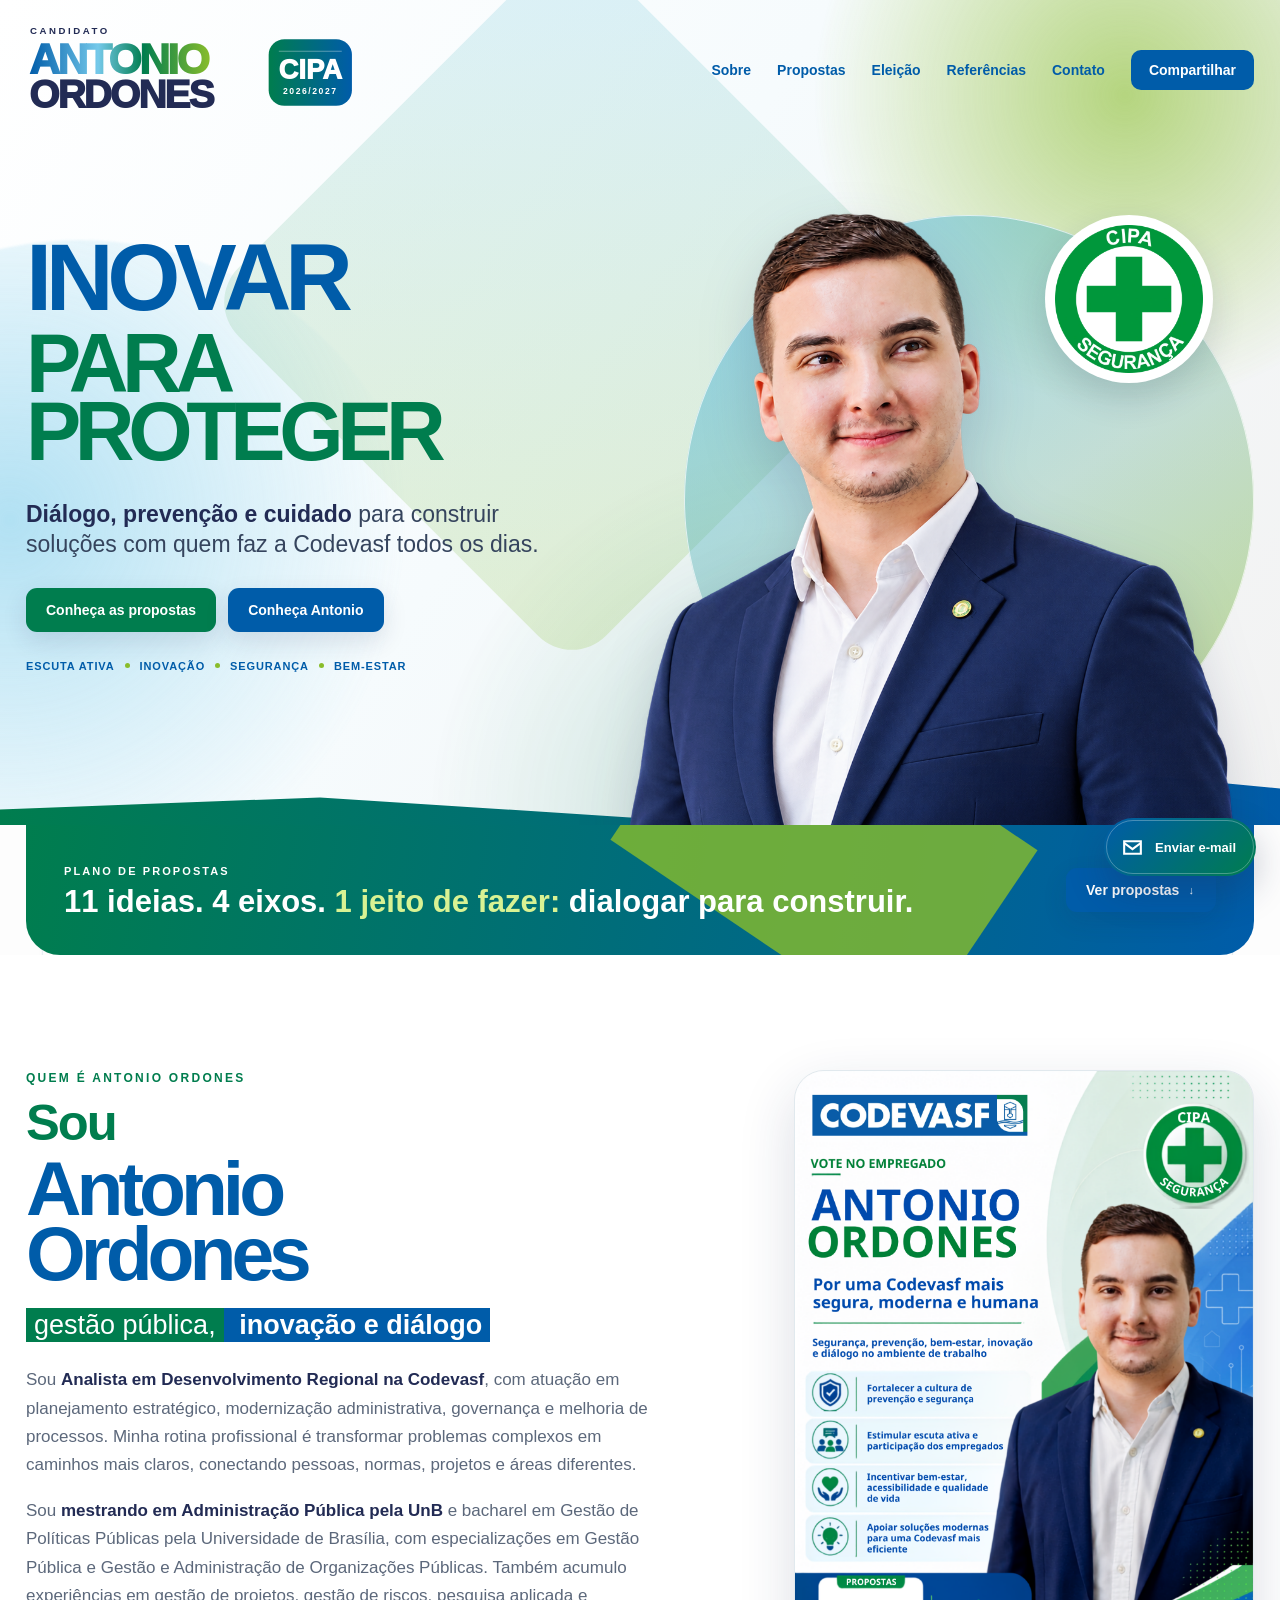
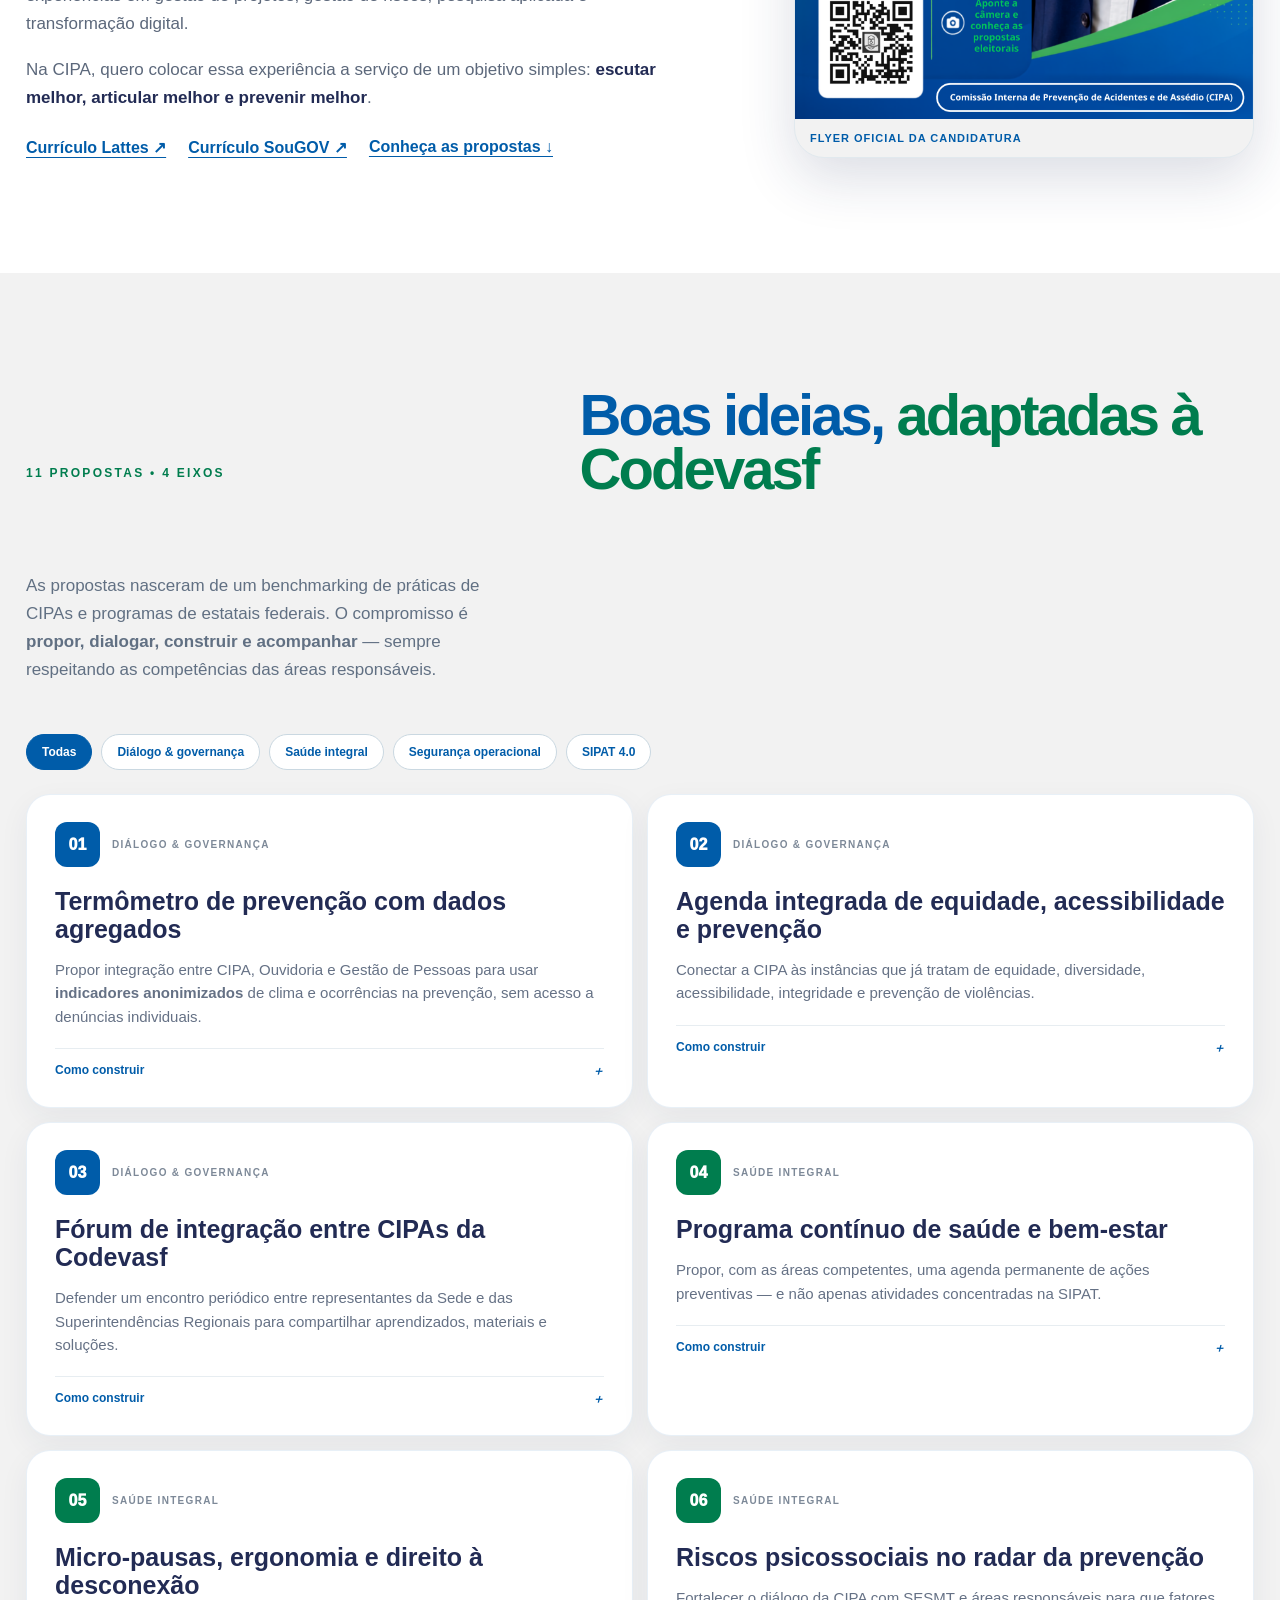
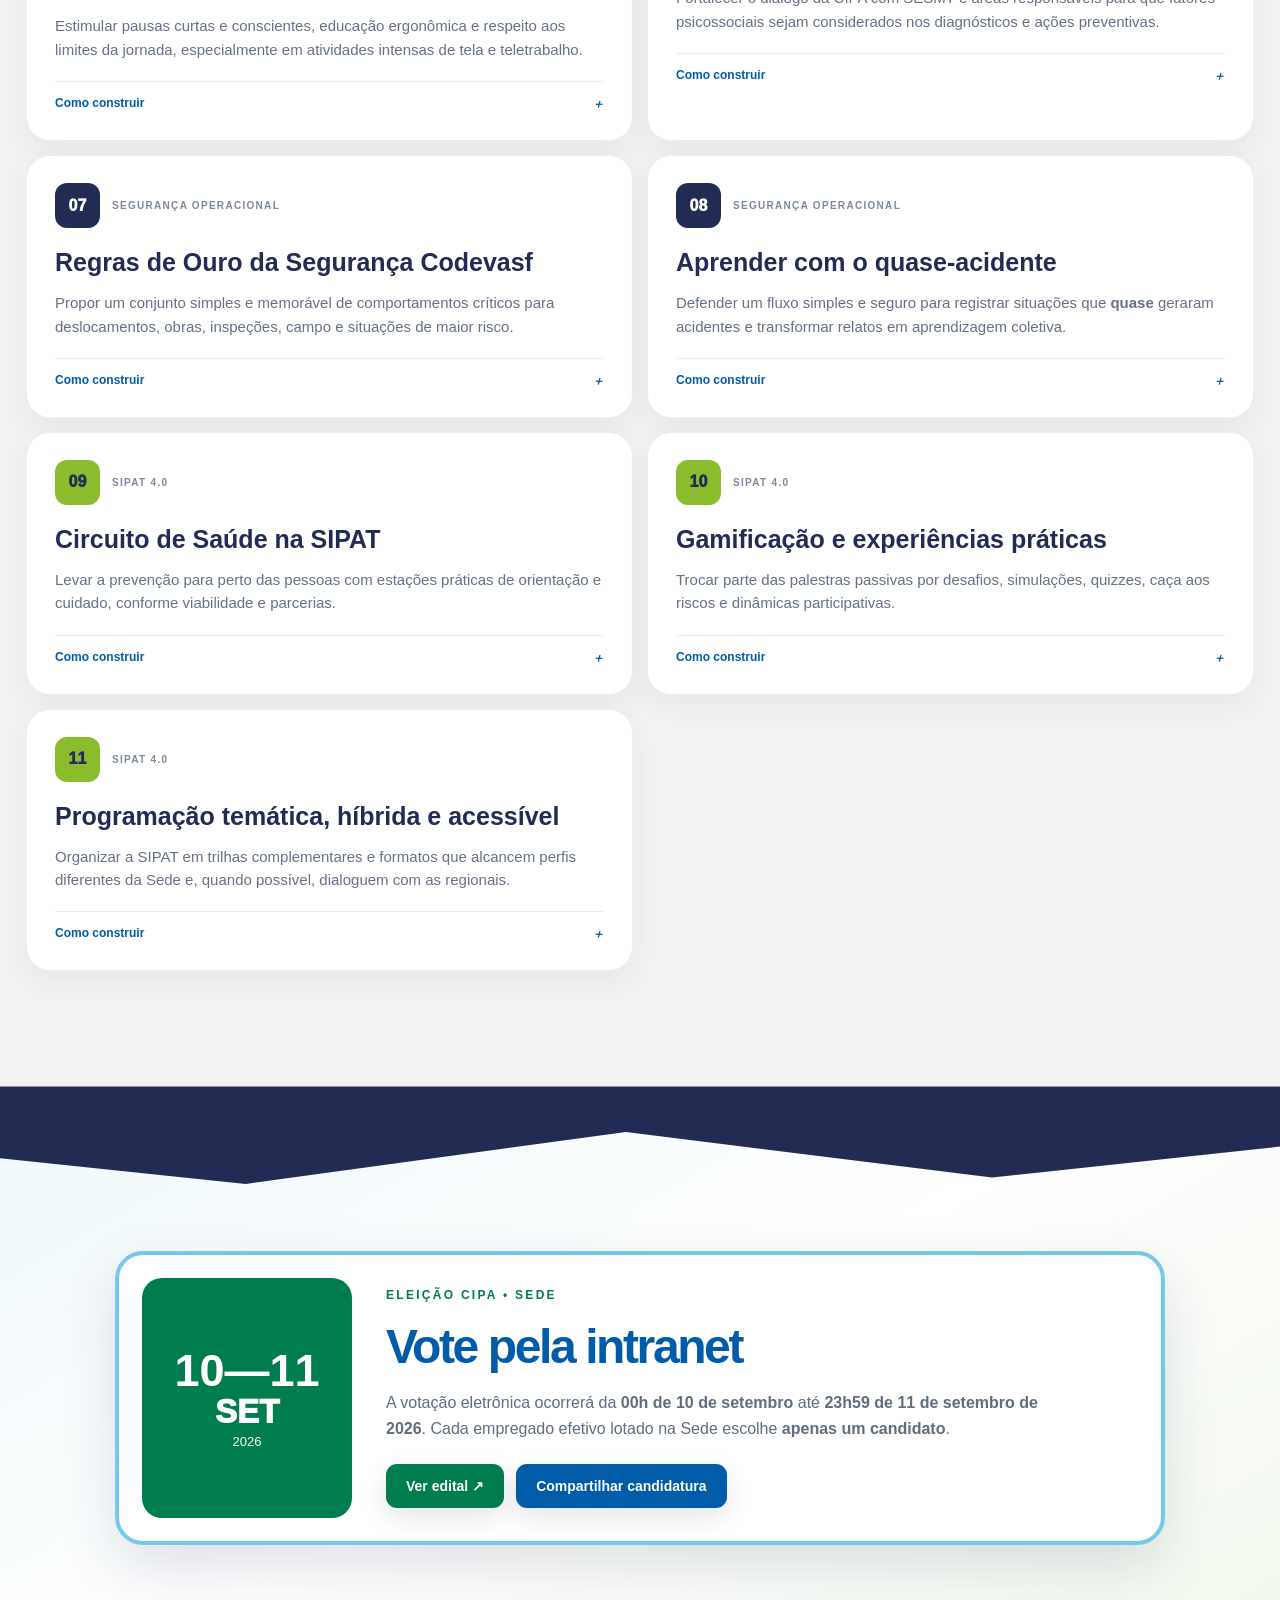
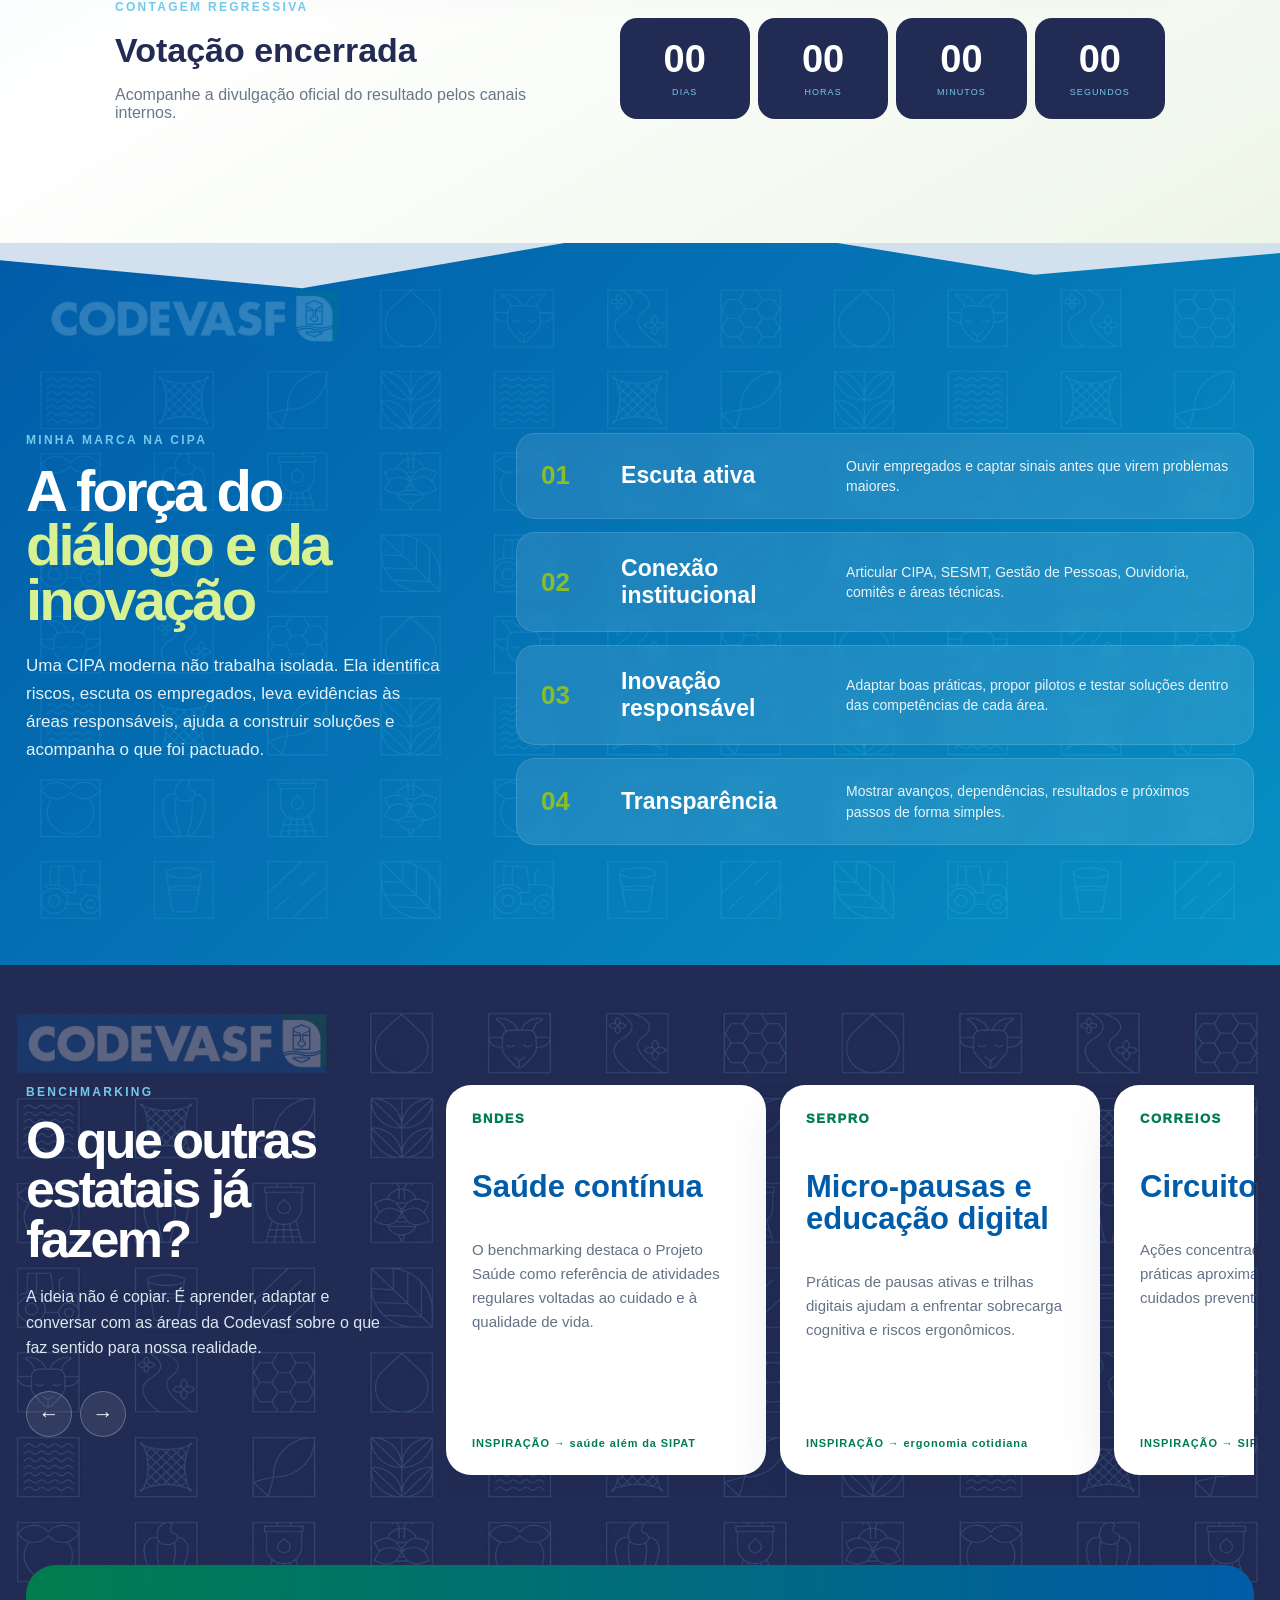
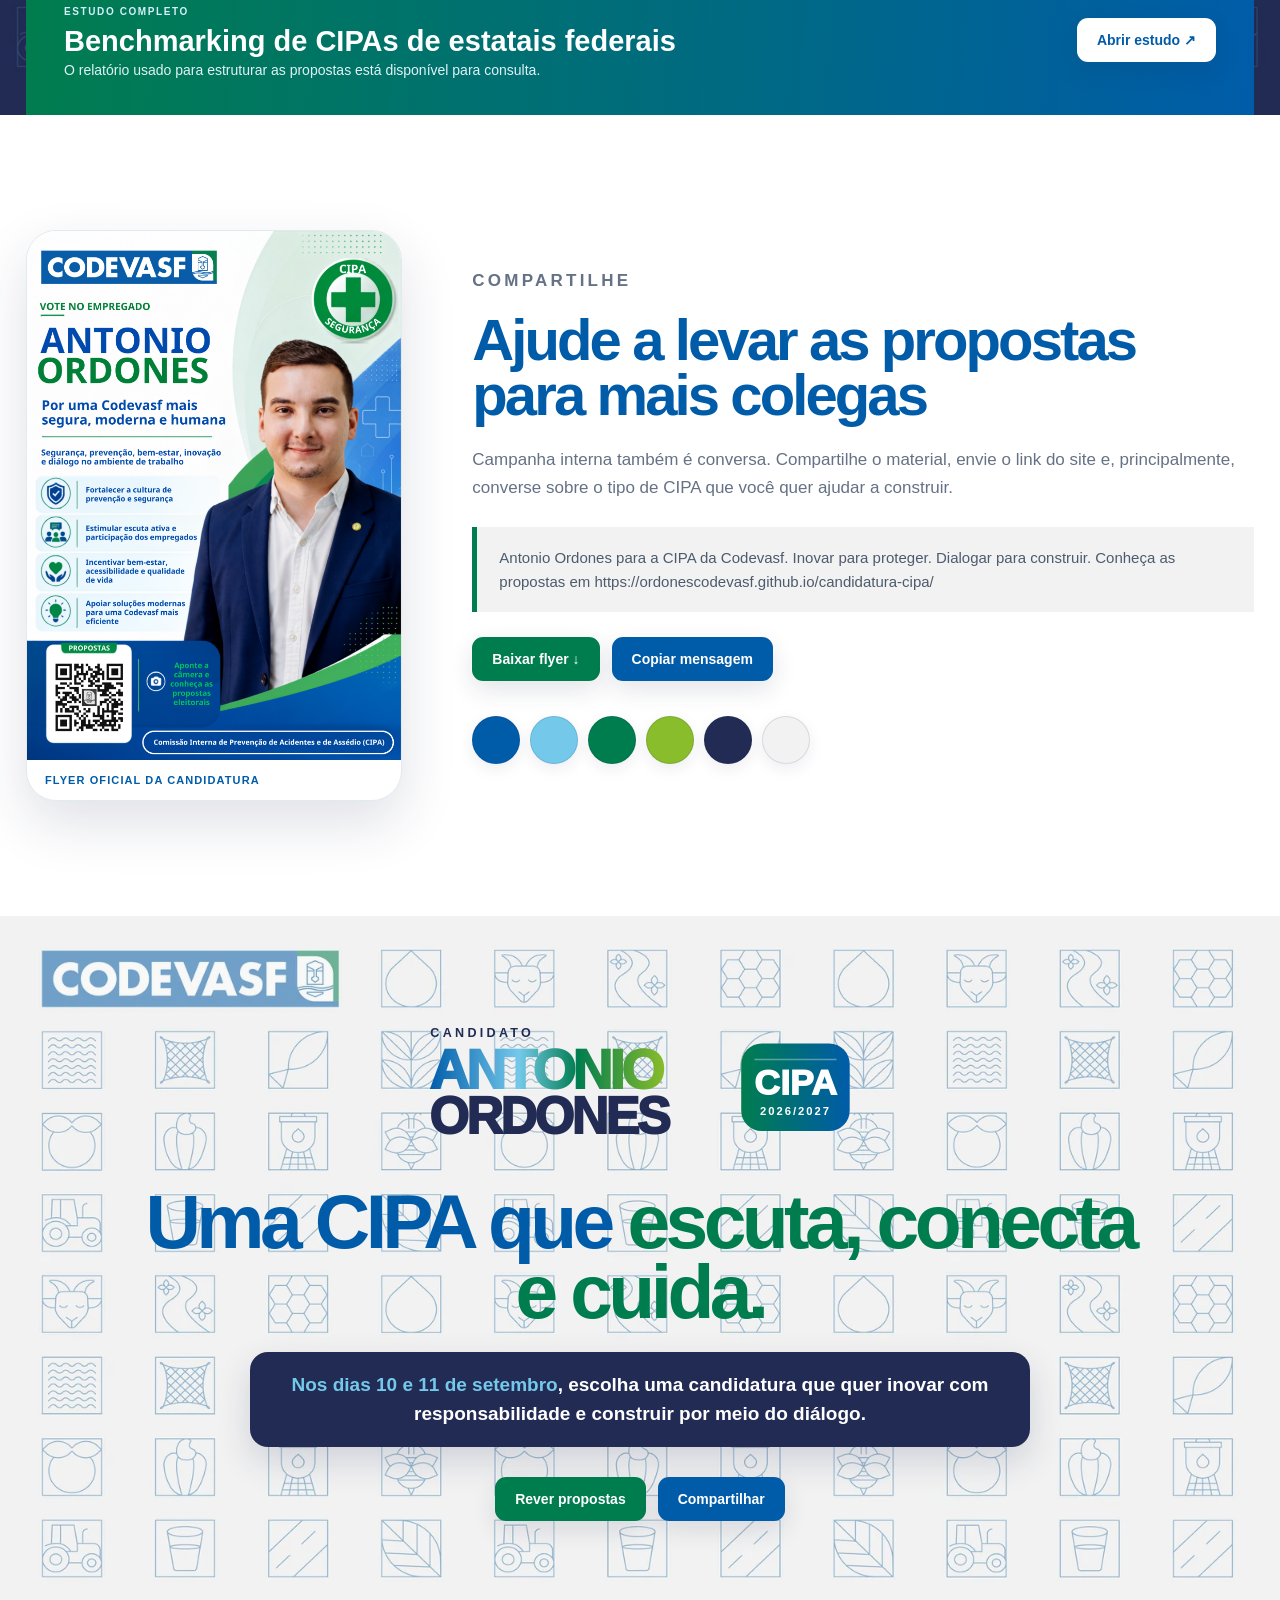
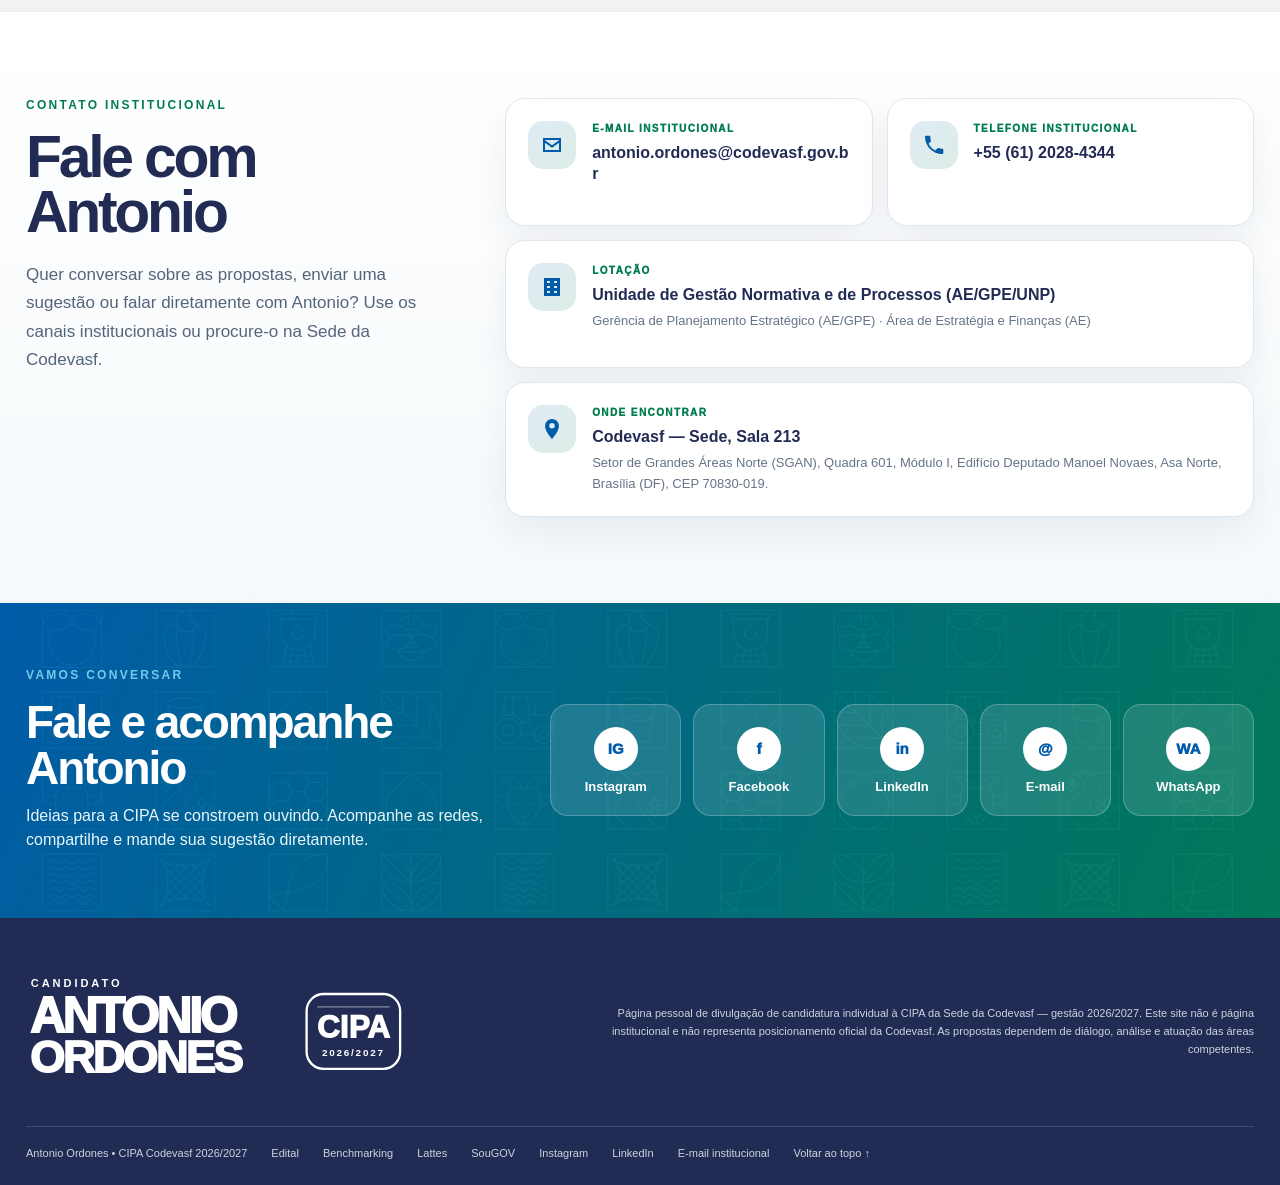
==== commit 2f5d6c33: "Add files via upload" ====
--- a/index.html
+++ b/index.html
@@ -24,7 +24,7 @@
   <header class="site-header" aria-label="Cabeçalho principal">
     <a class="campaign-brand" href="#inicio" aria-label="Antonio Ordones, início"><img src="assets/img/marca-antonio.svg" alt="Candidato Antonio Ordones, CIPA 2026/2027"></a>
     <button class="menu-toggle" type="button" aria-expanded="false" aria-controls="main-nav"><span></span><span></span><span></span><b class="sr-only">Abrir menu</b></button>
-    <nav class="main-nav" id="main-nav" aria-label="Navegação principal"><a href="#sobre">Sobre</a><a href="#propostas">Propostas</a><a href="#eleicao">Eleição</a><a href="#referencias">Referências</a><a href="#redes">Redes</a><button class="nav-cta" type="button" data-share>Compartilhar</button></nav>
+    <nav class="main-nav" id="main-nav" aria-label="Navegação principal"><a href="#sobre">Sobre</a><a href="#propostas">Propostas</a><a href="#eleicao">Eleição</a><a href="#referencias">Referências</a><a href="#contato">Contato</a><button class="nav-cta" type="button" data-share>Compartilhar</button></nav>
   </header>
   <div class="hero-inner">
     <div class="hero-copy reveal is-visible">
@@ -126,7 +126,41 @@
 <section class="final-cta"><div class="final-pattern" aria-hidden="true"></div><div class="final-inner reveal"><img src="assets/img/marca-antonio.svg" alt="Antonio Ordones CIPA 2026/2027"><h2>Uma CIPA que <span>escuta, conecta e cuida.</span></h2><p class="final-message"><strong>Nos dias 10 e 11 de setembro</strong>, escolha uma candidatura que quer inovar com responsabilidade e construir por meio do diálogo.</p><div><a class="button button--green" href="#propostas">Rever propostas</a><button class="button button--blue" type="button" data-share>Compartilhar</button></div></div></section>
 </main>
 
-<section class="social-strip" id="redes" aria-labelledby="social-title"><div class="social-strip__inner reveal"><div><p class="eyebrow eyebrow--light">VAMOS CONVERSAR</p><h2 id="social-title">Acompanhe Antonio</h2><p>Ideias para a CIPA se constroem ouvindo. Siga, compartilhe e mande sua sugestão.</p></div><nav class="social-links" aria-label="Redes sociais de Antonio Ordones"><a href="https://www.instagram.com/antonio_ordones?igsi=Z2Iwb2o2MWFuOHU5&utm_source=qr" target="_blank" rel="noopener noreferrer" aria-label="Instagram de Antonio Ordones"><span>IG</span><b>Instagram</b></a><a href="https://www.facebook.com/share/1DY4R3tovf/?mibextid=wwXIfr" target="_blank" rel="noopener noreferrer" aria-label="Facebook de Antonio Ordones"><span>f</span><b>Facebook</b></a><a href="https://www.linkedin.com/in/antonioordones" target="_blank" rel="noopener noreferrer" aria-label="LinkedIn de Antonio Ordones"><span>in</span><b>LinkedIn</b></a><a href="https://wa.me/5562981062212" target="_blank" rel="noopener noreferrer" aria-label="WhatsApp de Antonio Ordones"><span>WA</span><b>WhatsApp</b></a></nav></div></section>
-<footer class="site-footer"><div class="footer-top"><div><img class="footer-campaign" src="assets/img/marca-antonio-branca.svg" alt="Candidato Antonio Ordones, CIPA 2026/2027"></div><div class="footer-disclaimer"><p>Página pessoal de divulgação de candidatura individual à CIPA da Sede da Codevasf — gestão 2026/2027. Este site não é página institucional e não representa posicionamento oficial da Codevasf. As propostas dependem de diálogo, análise e atuação das áreas competentes.</p></div></div><div class="footer-bottom"><span>Antonio Ordones • CIPA Codevasf 2026/2027</span><a href="assets/docs/edital-cipa-codevasf-2026-2027.pdf" target="_blank" rel="noopener">Edital</a><a href="assets/docs/benchmarking-cipa-estatais-federais.pdf" target="_blank" rel="noopener">Benchmarking</a><a href="http://lattes.cnpq.br/4301382762226121" target="_blank" rel="noopener">Lattes</a><a href="https://curriculo.sougov.economia.gov.br/antonio-neto-1991045346" target="_blank" rel="noopener">SouGOV</a><a href="https://www.instagram.com/antonio_ordones?igsi=Z2Iwb2o2MWFuOHU5&utm_source=qr" target="_blank" rel="noopener">Instagram</a><a href="https://www.linkedin.com/in/antonioordones" target="_blank" rel="noopener">LinkedIn</a><a href="#inicio">Voltar ao topo ↑</a></div></footer>
+
+<section class="contact-section" id="contato" aria-labelledby="contact-title">
+  <div class="contact-section__inner reveal">
+    <div class="contact-intro">
+      <p class="eyebrow">CONTATO INSTITUCIONAL</p>
+      <h2 id="contact-title">Fale com Antonio</h2>
+      <p>Quer conversar sobre as propostas, enviar uma sugestão ou falar diretamente com Antonio? Use os canais institucionais ou procure-o na Sede da Codevasf.</p>
+    </div>
+    <div class="contact-grid">
+      <a class="contact-card contact-card--link" href="mailto:antonio.ordones@codevasf.gov.br?subject=CIPA%20Codevasf%20-%20mensagem%20para%20Antonio%20Ordones" aria-label="Enviar e-mail institucional para Antonio Ordones">
+        <span class="contact-icon" aria-hidden="true"><svg viewBox="0 0 24 24" focusable="false"><path d="M3 5h18v14H3V5Zm2 2v.2l7 5.1 7-5.1V7H5Zm14 10V9.7l-7 5.1-7-5.1V17h14Z"/></svg></span>
+        <span><small>E-MAIL INSTITUCIONAL</small><strong>antonio.ordones@codevasf.gov.br</strong></span>
+      </a>
+      <a class="contact-card contact-card--link" href="tel:+556120284344" aria-label="Ligar para o telefone institucional de Antonio Ordones">
+        <span class="contact-icon" aria-hidden="true"><svg viewBox="0 0 24 24" focusable="false"><path d="M6.6 10.8c1.5 2.9 3.8 5.2 6.7 6.7l2.2-2.2c.3-.3.7-.4 1.1-.2 1.2.4 2.4.6 3.7.6.6 0 1 .4 1 1V20c0 .6-.4 1-1 1C10.8 21 3 13.2 3 3.7c0-.6.4-1 1-1h3.3c.6 0 1 .4 1 1 0 1.3.2 2.5.6 3.7.1.4 0 .8-.2 1.1l-2.1 2.3Z"/></svg></span>
+        <span><small>TELEFONE INSTITUCIONAL</small><strong>+55 (61) 2028-4344</strong></span>
+      </a>
+      <div class="contact-card contact-card--wide">
+        <span class="contact-icon" aria-hidden="true"><svg viewBox="0 0 24 24" focusable="false"><path d="M4 3h16v18H4V3Zm3 3v2h3V6H7Zm7 0v2h3V6h-3ZM7 11v2h3v-2H7Zm7 0v2h3v-2h-3ZM7 16v2h3v-2H7Zm7 0v2h3v-2h-3Z"/></svg></span>
+        <span><small>LOTAÇÃO</small><strong>Unidade de Gestão Normativa e de Processos (AE/GPE/UNP)</strong><p>Gerência de Planejamento Estratégico (AE/GPE) · Área de Estratégia e Finanças (AE)</p></span>
+      </div>
+      <div class="contact-card contact-card--wide">
+        <span class="contact-icon" aria-hidden="true"><svg viewBox="0 0 24 24" focusable="false"><path d="M12 2a7 7 0 0 0-7 7c0 5.2 7 13 7 13s7-7.8 7-13a7 7 0 0 0-7-7Zm0 9.5A2.5 2.5 0 1 1 12 6a2.5 2.5 0 0 1 0 5.5Z"/></svg></span>
+        <span><small>ONDE ENCONTRAR</small><strong>Codevasf — Sede, Sala 213</strong><p>Setor de Grandes Áreas Norte (SGAN), Quadra 601, Módulo I, Edifício Deputado Manoel Novaes, Asa Norte, Brasília (DF), CEP 70830-019.</p></span>
+      </div>
+    </div>
+  </div>
+</section>
+
+<section class="social-strip" id="redes" aria-labelledby="social-title"><div class="social-strip__inner reveal"><div><p class="eyebrow eyebrow--light">VAMOS CONVERSAR</p><h2 id="social-title">Fale e acompanhe Antonio</h2><p>Ideias para a CIPA se constroem ouvindo. Acompanhe as redes, compartilhe e mande sua sugestão diretamente.</p></div><nav class="social-links" aria-label="Redes sociais de Antonio Ordones"><a href="https://www.instagram.com/antonio_ordones?igsi=Z2Iwb2o2MWFuOHU5&utm_source=qr" target="_blank" rel="noopener noreferrer" aria-label="Instagram de Antonio Ordones"><span>IG</span><b>Instagram</b></a><a href="https://www.facebook.com/share/1DY4R3tovf/?mibextid=wwXIfr" target="_blank" rel="noopener noreferrer" aria-label="Facebook de Antonio Ordones"><span>f</span><b>Facebook</b></a><a href="https://www.linkedin.com/in/antonioordones" target="_blank" rel="noopener noreferrer" aria-label="LinkedIn de Antonio Ordones"><span>in</span><b>LinkedIn</b></a><a href="mailto:antonio.ordones@codevasf.gov.br?subject=CIPA%20Codevasf%20-%20mensagem%20para%20Antonio%20Ordones" aria-label="E-mail institucional de Antonio Ordones"><span>@</span><b>E-mail</b></a><a href="https://wa.me/5562981062212" target="_blank" rel="noopener noreferrer" aria-label="WhatsApp de Antonio Ordones"><span>WA</span><b>WhatsApp</b></a></nav></div></section>
+<footer class="site-footer"><div class="footer-top"><div><img class="footer-campaign" src="assets/img/marca-antonio-branca.svg" alt="Candidato Antonio Ordones, CIPA 2026/2027"></div><div class="footer-disclaimer"><p>Página pessoal de divulgação de candidatura individual à CIPA da Sede da Codevasf — gestão 2026/2027. Este site não é página institucional e não representa posicionamento oficial da Codevasf. As propostas dependem de diálogo, análise e atuação das áreas competentes.</p></div></div><div class="footer-bottom"><span>Antonio Ordones • CIPA Codevasf 2026/2027</span><a href="assets/docs/edital-cipa-codevasf-2026-2027.pdf" target="_blank" rel="noopener">Edital</a><a href="assets/docs/benchmarking-cipa-estatais-federais.pdf" target="_blank" rel="noopener">Benchmarking</a><a href="http://lattes.cnpq.br/4301382762226121" target="_blank" rel="noopener">Lattes</a><a href="https://curriculo.sougov.economia.gov.br/antonio-neto-1991045346" target="_blank" rel="noopener">SouGOV</a><a href="https://www.instagram.com/antonio_ordones?igsi=Z2Iwb2o2MWFuOHU5&utm_source=qr" target="_blank" rel="noopener">Instagram</a><a href="https://www.linkedin.com/in/antonioordones" target="_blank" rel="noopener">LinkedIn</a><a href="mailto:antonio.ordones@codevasf.gov.br?subject=CIPA%20Codevasf%20-%20mensagem%20para%20Antonio%20Ordones">E-mail institucional</a><a href="#inicio">Voltar ao topo ↑</a></div></footer>
+
+<a class="floating-email" href="mailto:antonio.ordones@codevasf.gov.br?subject=CIPA%20Codevasf%20-%20mensagem%20para%20Antonio%20Ordones" aria-label="Enviar e-mail para Antonio Ordones">
+  <svg viewBox="0 0 24 24" aria-hidden="true" focusable="false"><path d="M3 5h18v14H3V5Zm2 2v.2l7 5.1 7-5.1V7H5Zm14 10V9.7l-7 5.1-7-5.1V17h14Z"/></svg>
+  <span>Enviar e-mail</span>
+</a>
 <div class="toast" role="status" aria-live="polite"></div>
 </body></html>
--- a/assets/css/app.css
+++ b/assets/css/app.css
@@ -11,6 +11,28 @@
 .materials{background:#fff}.materials-grid{display:grid;grid-template-columns:.65fr 1.35fr;gap:70px;align-items:center}.poster-card{margin:0;border-radius:30px;overflow:hidden;background:#fff;box-shadow:var(--shadow);border:1px solid #e2eaef}.poster-card img{display:block;width:100%;height:auto}.poster-card figcaption{padding:14px 18px;font-size:11px;text-transform:uppercase;letter-spacing:.1em;font-weight:900;color:var(--blue)}.materials-copy h2{font-size:58px;line-height:.95;letter-spacing:-.05em;margin:0 0 24px;color:var(--blue)}.materials-copy>p{font-size:17px;line-height:1.65;color:#657185}.share-text{margin:25px 0;border-left:5px solid var(--green);background:var(--off);padding:19px 22px;font-size:15px;line-height:1.55;color:#4c5b6d}.palette{display:flex;gap:10px;margin-top:35px}.palette i{width:48px;height:48px;border-radius:50%;background:var(--c);border:1px solid rgba(34,43,84,.12);box-shadow:0 5px 15px rgba(34,43,84,.08)}
 .final-cta{position:relative;background:var(--off);padding:105px 26px 90px;text-align:center;overflow:hidden}.final-pattern{position:absolute;inset:0;background:url('../img/pattern-light.webp') center/cover;opacity:.55}.final-inner{position:relative;z-index:2;max-width:1000px;margin:auto}.final-inner>img{width:430px;max-width:90%;margin-bottom:35px}.final-inner h2{font-size:clamp(48px,6vw,78px);line-height:.92;letter-spacing:-.06em;margin:0;color:var(--blue)}.final-inner h2 span{color:var(--green)}.final-inner>p{font-size:19px;color:#5f6d7d;margin:25px auto 30px;max-width:780px}.final-inner .final-message{background:var(--navy);color:#fff;border-radius:18px;padding:18px 24px;font-weight:750;line-height:1.55;box-shadow:0 14px 34px rgba(34,43,84,.16)}.final-inner .final-message strong{color:var(--sky)}.final-inner>div{justify-content:center}.social-strip{background:linear-gradient(115deg,var(--blue),var(--green));color:#fff;padding:65px max(26px,calc((100vw - var(--content))/2));position:relative;overflow:hidden}.social-strip:before{content:"";position:absolute;inset:0;background:url('../img/pattern-blue.webp') center/cover;opacity:.12}.social-strip__inner{position:relative;z-index:2;display:grid;grid-template-columns:.8fr 1.2fr;gap:55px;align-items:center}.social-strip h2{font-size:46px;line-height:1;margin:0 0 13px;letter-spacing:-.045em}.social-strip p:not(.eyebrow){margin:0;max-width:520px;color:#e9f7fb;line-height:1.55}.social-links{display:grid;grid-template-columns:repeat(4,1fr);gap:12px}.social-links a{min-height:112px;border-radius:18px;background:rgba(255,255,255,.12);border:1px solid rgba(255,255,255,.23);display:flex;flex-direction:column;align-items:center;justify-content:center;text-decoration:none;gap:8px;font-size:13px;font-weight:900;transition:.18s}.social-links a:hover{transform:translateY(-3px);background:rgba(255,255,255,.2)}.social-links span{width:44px;height:44px;border-radius:50%;display:grid;place-items:center;background:#fff;color:var(--blue);font-weight:950;font-size:15px}.social-links b{color:#fff}.site-footer{background:var(--navy);color:#fff;padding:55px max(26px,calc((100vw - var(--content))/2)) 26px}.footer-top{display:grid;grid-template-columns:.8fr 1.2fr;gap:55px;align-items:center}.footer-campaign{width:380px;max-width:100%}.footer-disclaimer{text-align:right}.footer-disclaimer p{font-size:11px;line-height:1.65;color:#c9d5df;max-width:650px;margin:0 0 0 auto}.footer-bottom{border-top:1px solid rgba(255,255,255,.14);margin-top:38px;padding-top:20px;display:flex;gap:24px;flex-wrap:wrap;font-size:11px;color:#c9d5df}.footer-bottom a{text-decoration:none}.footer-bottom a:hover{color:#fff}.toast{position:fixed;left:50%;bottom:26px;transform:translate(-50%,20px);opacity:0;pointer-events:none;background:var(--navy);color:white;padding:12px 16px;border-radius:12px;box-shadow:var(--shadow);z-index:99999;transition:.22s;font-size:13px}.toast.is-visible{opacity:1;transform:translate(-50%,0)}
 .reveal{opacity:0;transform:translateY(18px);transition:opacity .65s ease,transform .65s ease}.reveal.is-visible{opacity:1;transform:none}
-@media(max-width:1080px){.campaign-brand img{width:270px}.main-nav{gap:15px}.menu-toggle{display:block;z-index:25}.main-nav{position:absolute;right:22px;top:92px;display:none;flex-direction:column;align-items:stretch;background:#fff;padding:18px 20px;border-radius:16px;box-shadow:var(--shadow);min-width:230px}.main-nav.is-open{display:flex}.hero-inner{grid-template-columns:1fr .83fr}.hero h1{font-size:78px}.hero-portrait-wrap{height:610px}.hero-portrait{height:610px}.cipa-badge{width:135px;height:135px;right:0}.cipa-badge img{width:119px;height:119px}.about-grid{grid-template-columns:1fr}.about-visual{max-width:900px}.manifesto-inner{grid-template-columns:1fr;gap:10px}.manifesto-copy,.manifesto-list{padding-top:60px}.section-head{grid-template-columns:1fr;gap:25px}.references-inner{grid-template-columns:1fr}.materials-grid{grid-template-columns:.75fr 1.25fr}.social-strip__inner{grid-template-columns:1fr}.social-links{grid-template-columns:repeat(4,1fr)}}
-@media(max-width:760px){html{scroll-padding-top:72px}.hero{min-height:auto}.site-header{min-height:82px;padding:15px 18px}.campaign-brand img{width:205px}.main-nav{top:75px}.hero-inner{display:flex;flex-direction:column;padding:24px 20px 0}.hero-copy{padding:30px 0 0}.hero h1{font-size:clamp(56px,18vw,78px)}.hero-lead{font-size:18px}.hero-values{font-size:9px;gap:6px;flex-wrap:wrap}.hero-portrait-wrap{height:530px;width:100%;margin-top:-5px;justify-content:center}.portrait-halo{width:405px;height:405px;bottom:35px}.hero-portrait{height:515px;max-width:112vw}.cipa-badge{top:40px;right:0;width:105px;height:105px}.cipa-badge img{width:93px;height:93px}.cipa-badge span{display:none}.hero:after{height:100px}.plan-strip{padding:0 12px}.plan-strip__inner{border-radius:0 0 24px 24px;min-height:auto;padding:22px;display:block}.plan-strip__inner:after{right:-150px}.plan-strip h2{font-size:22px}.plan-strip__inner .button{margin-top:15px}.section{padding:80px 20px}.about-copy h2{font-size:65px}.about-highlight{font-size:21px;line-height:1.65}.about-visual{display:flex}.mini-flyer{display:flex;max-width:460px}.manifesto{padding:120px 20px 80px}.manifesto-copy h2{font-size:47px}.manifesto-list article{grid-template-columns:45px 1fr;gap:9px}.manifesto-list article p{grid-column:2}.proposal-grid{grid-template-columns:1fr}.proposal-card{padding:23px}.section-head h2,.materials-copy h2{font-size:46px}.references{padding:95px 20px 0}.reference-card{width:290px;min-height:370px}.reference-download{border-radius:24px 24px 0 0;display:block;padding:25px}.reference-download .button{margin-top:18px}.election{padding:130px 20px 80px}.election-card{grid-template-columns:1fr;padding:16px;gap:18px}.election-date{min-height:130px}.election-copy{padding:3px 8px 12px}.election-copy h2{font-size:40px}.countdown-wrap{grid-template-columns:1fr;gap:25px}.countdown{grid-template-columns:repeat(2,1fr)}.materials-grid{grid-template-columns:1fr}.poster-card{max-width:430px;margin:auto}.palette i{width:38px;height:38px}.final-cta{padding:75px 20px}.social-strip__inner{grid-template-columns:1fr}.social-links{grid-template-columns:repeat(2,1fr)}.footer-top{grid-template-columns:1fr;gap:30px}.footer-disclaimer{text-align:left}.footer-disclaimer p{margin-left:0}.footer-campaign{max-width:90%}}
+
+.contact-section{background:linear-gradient(180deg,#fff 0%,#f5f9fb 100%);padding:86px max(26px,calc((100vw - var(--content))/2));border-top:1px solid #e8eff3}
+.contact-section__inner{display:grid;grid-template-columns:.72fr 1.28fr;gap:58px;align-items:start}
+.contact-intro h2{font-size:clamp(44px,4.6vw,66px);line-height:.94;letter-spacing:-.055em;margin:0 0 22px;color:var(--navy)}
+.contact-intro>p:not(.eyebrow){font-size:17px;line-height:1.65;color:#55657a;max-width:500px;margin:0}
+.contact-grid{display:grid;grid-template-columns:repeat(2,minmax(0,1fr));gap:14px}
+.contact-card{min-height:128px;background:#fff;border:1px solid #dce7ed;border-radius:20px;padding:22px;display:flex;gap:16px;align-items:flex-start;box-shadow:0 15px 35px rgba(34,43,84,.07);text-decoration:none;color:var(--navy)}
+.contact-card--link{transition:transform .18s,box-shadow .18s,border-color .18s}
+.contact-card--link:hover{transform:translateY(-3px);box-shadow:0 20px 40px rgba(34,43,84,.11);border-color:rgba(0,92,169,.35)}
+.contact-card--wide{grid-column:1/-1}
+.contact-icon{width:48px;height:48px;flex:0 0 48px;border-radius:15px;display:grid;place-items:center;background:linear-gradient(135deg,rgba(0,92,169,.12),rgba(0,125,78,.14));color:var(--blue)}
+.contact-icon svg{width:24px;height:24px;fill:currentColor}
+.contact-card small{display:block;font-size:10px;line-height:1.2;letter-spacing:.14em;font-weight:950;color:var(--green);margin:2px 0 7px}
+.contact-card strong{display:block;font-size:16px;line-height:1.35;overflow-wrap:anywhere}
+.contact-card p{font-size:13px;line-height:1.55;color:#657487;margin:6px 0 0}
+.floating-email{position:fixed;right:24px;bottom:24px;z-index:9998;display:inline-flex;align-items:center;gap:10px;min-height:58px;padding:0 20px 0 16px;border-radius:999px;background:linear-gradient(135deg,var(--blue),var(--green));color:#fff;text-decoration:none;font-size:13px;font-weight:900;box-shadow:0 16px 36px rgba(34,43,84,.28);transition:transform .18s,box-shadow .18s;isolation:isolate}
+.floating-email:before{content:"";position:absolute;inset:2px;border-radius:inherit;border:1px solid rgba(255,255,255,.28);pointer-events:none}
+.floating-email:hover{transform:translateY(-3px);box-shadow:0 20px 42px rgba(34,43,84,.34)}
+.floating-email:focus-visible{outline:3px solid #fff;outline-offset:3px}
+.floating-email svg{width:25px;height:25px;fill:currentColor;flex:0 0 auto}
+.social-links{grid-template-columns:repeat(5,1fr)}
+
+@media(max-width:1080px){.campaign-brand img{width:270px}.main-nav{gap:15px}.menu-toggle{display:block;z-index:25}.main-nav{position:absolute;right:22px;top:92px;display:none;flex-direction:column;align-items:stretch;background:#fff;padding:18px 20px;border-radius:16px;box-shadow:var(--shadow);min-width:230px}.main-nav.is-open{display:flex}.hero-inner{grid-template-columns:1fr .83fr}.hero h1{font-size:78px}.hero-portrait-wrap{height:610px}.hero-portrait{height:610px}.cipa-badge{width:135px;height:135px;right:0}.cipa-badge img{width:119px;height:119px}.about-grid{grid-template-columns:1fr}.about-visual{max-width:900px}.manifesto-inner{grid-template-columns:1fr;gap:10px}.manifesto-copy,.manifesto-list{padding-top:60px}.section-head{grid-template-columns:1fr;gap:25px}.references-inner{grid-template-columns:1fr}.materials-grid{grid-template-columns:.75fr 1.25fr}.social-strip__inner{grid-template-columns:1fr}.social-links{grid-template-columns:repeat(5,1fr)}.contact-section__inner{grid-template-columns:1fr;gap:34px}}
+@media(max-width:760px){html{scroll-padding-top:72px}.hero{min-height:auto}.site-header{min-height:82px;padding:15px 18px}.campaign-brand img{width:205px}.main-nav{top:75px}.hero-inner{display:flex;flex-direction:column;padding:24px 20px 0}.hero-copy{padding:30px 0 0}.hero h1{font-size:clamp(56px,18vw,78px)}.hero-lead{font-size:18px}.hero-values{font-size:9px;gap:6px;flex-wrap:wrap}.hero-portrait-wrap{height:530px;width:100%;margin-top:-5px;justify-content:center}.portrait-halo{width:405px;height:405px;bottom:35px}.hero-portrait{height:515px;max-width:112vw}.cipa-badge{top:40px;right:0;width:105px;height:105px}.cipa-badge img{width:93px;height:93px}.cipa-badge span{display:none}.hero:after{height:100px}.plan-strip{padding:0 12px}.plan-strip__inner{border-radius:0 0 24px 24px;min-height:auto;padding:22px;display:block}.plan-strip__inner:after{right:-150px}.plan-strip h2{font-size:22px}.plan-strip__inner .button{margin-top:15px}.section{padding:80px 20px}.about-copy h2{font-size:65px}.about-highlight{font-size:21px;line-height:1.65}.about-visual{display:flex}.mini-flyer{display:flex;max-width:460px}.manifesto{padding:120px 20px 80px}.manifesto-copy h2{font-size:47px}.manifesto-list article{grid-template-columns:45px 1fr;gap:9px}.manifesto-list article p{grid-column:2}.proposal-grid{grid-template-columns:1fr}.proposal-card{padding:23px}.section-head h2,.materials-copy h2{font-size:46px}.references{padding:95px 20px 0}.reference-card{width:290px;min-height:370px}.reference-download{border-radius:24px 24px 0 0;display:block;padding:25px}.reference-download .button{margin-top:18px}.election{padding:130px 20px 80px}.election-card{grid-template-columns:1fr;padding:16px;gap:18px}.election-date{min-height:130px}.election-copy{padding:3px 8px 12px}.election-copy h2{font-size:40px}.countdown-wrap{grid-template-columns:1fr;gap:25px}.countdown{grid-template-columns:repeat(2,1fr)}.materials-grid{grid-template-columns:1fr}.poster-card{max-width:430px;margin:auto}.palette i{width:38px;height:38px}.final-cta{padding:75px 20px}.social-strip__inner{grid-template-columns:1fr}.social-links{grid-template-columns:repeat(2,1fr)}.contact-section{padding:68px 20px}.contact-grid{grid-template-columns:1fr}.contact-card--wide{grid-column:auto}.contact-card{padding:19px;min-height:0}.contact-intro h2{font-size:48px}.floating-email{right:16px;bottom:16px;width:58px;height:58px;min-height:58px;padding:0;justify-content:center}.floating-email span{position:absolute;width:1px;height:1px;padding:0;margin:-1px;overflow:hidden;clip:rect(0,0,0,0);white-space:nowrap;border:0}.footer-top{grid-template-columns:1fr;gap:30px}.footer-disclaimer{text-align:left}.footer-disclaimer p{margin-left:0}.footer-campaign{max-width:90%}}
 @media(prefers-reduced-motion:reduce){*{scroll-behavior:auto!important;transition:none!important}.reveal{opacity:1;transform:none}}
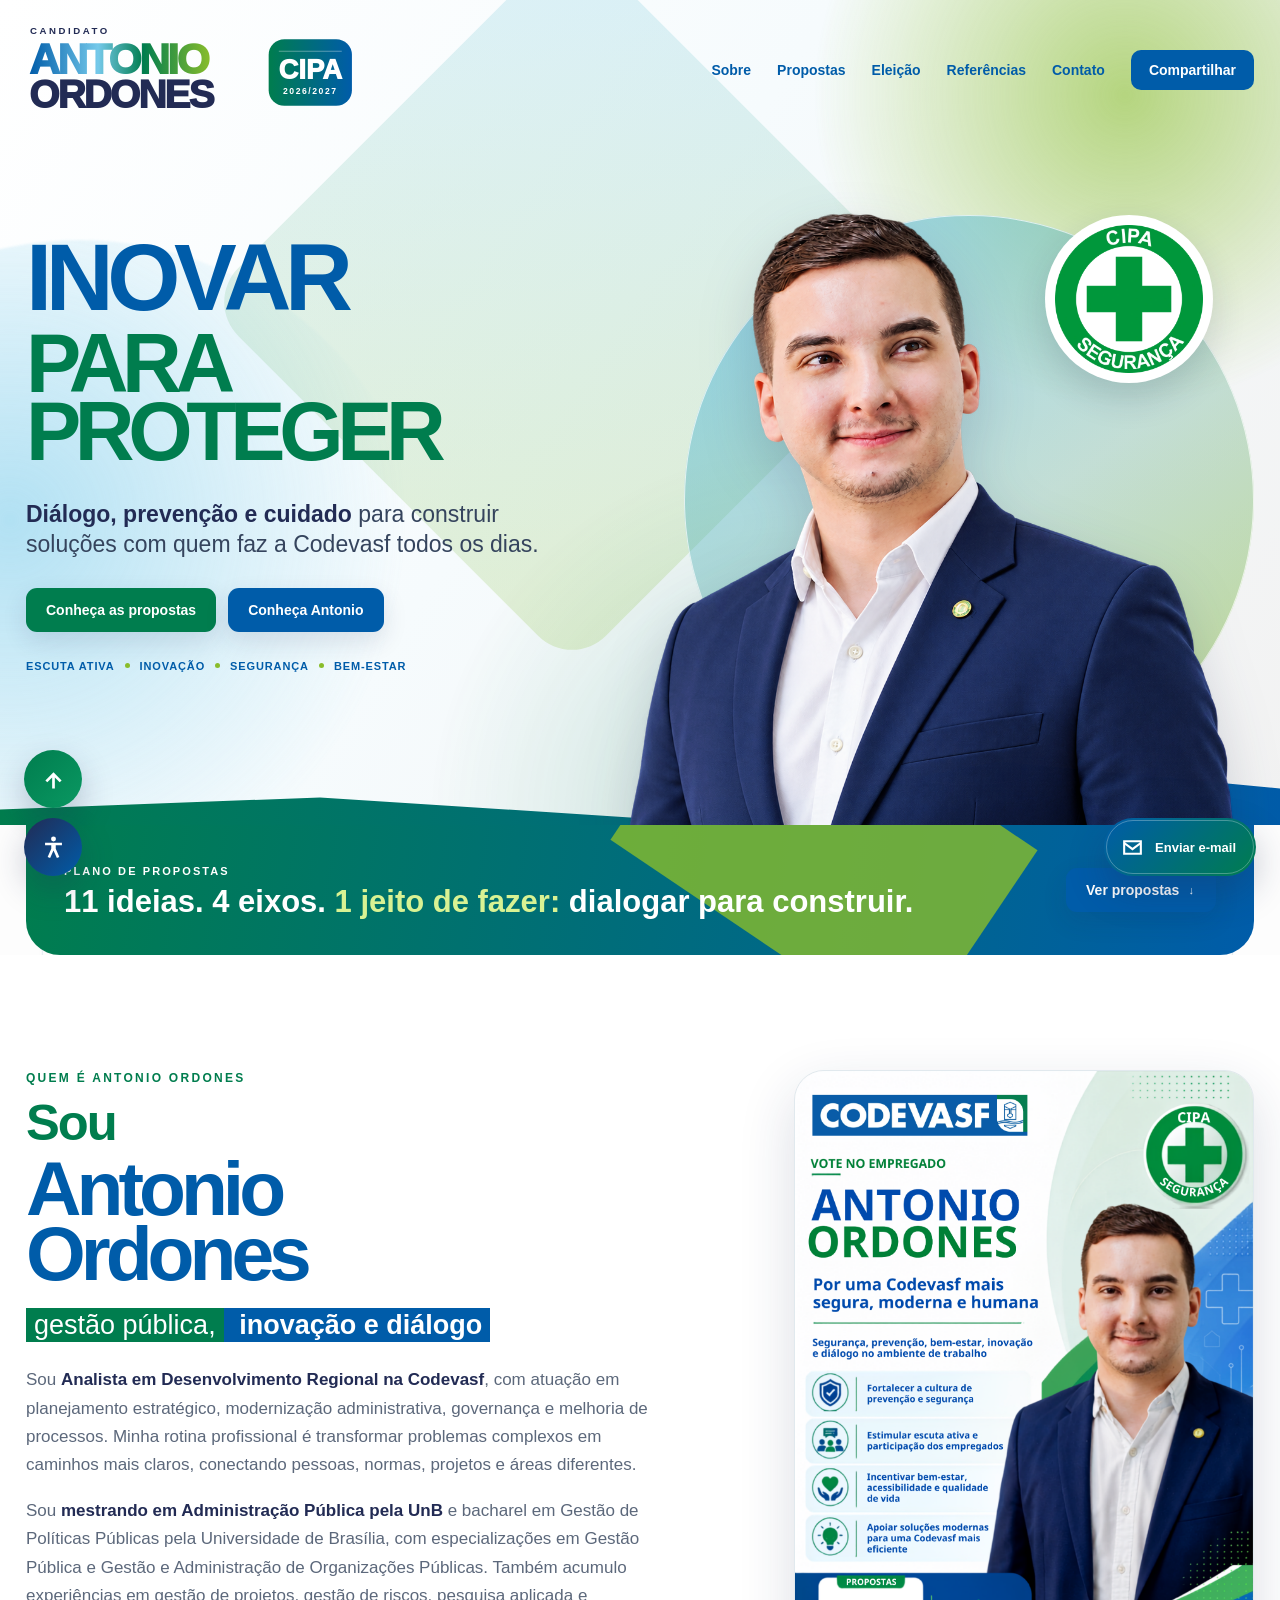
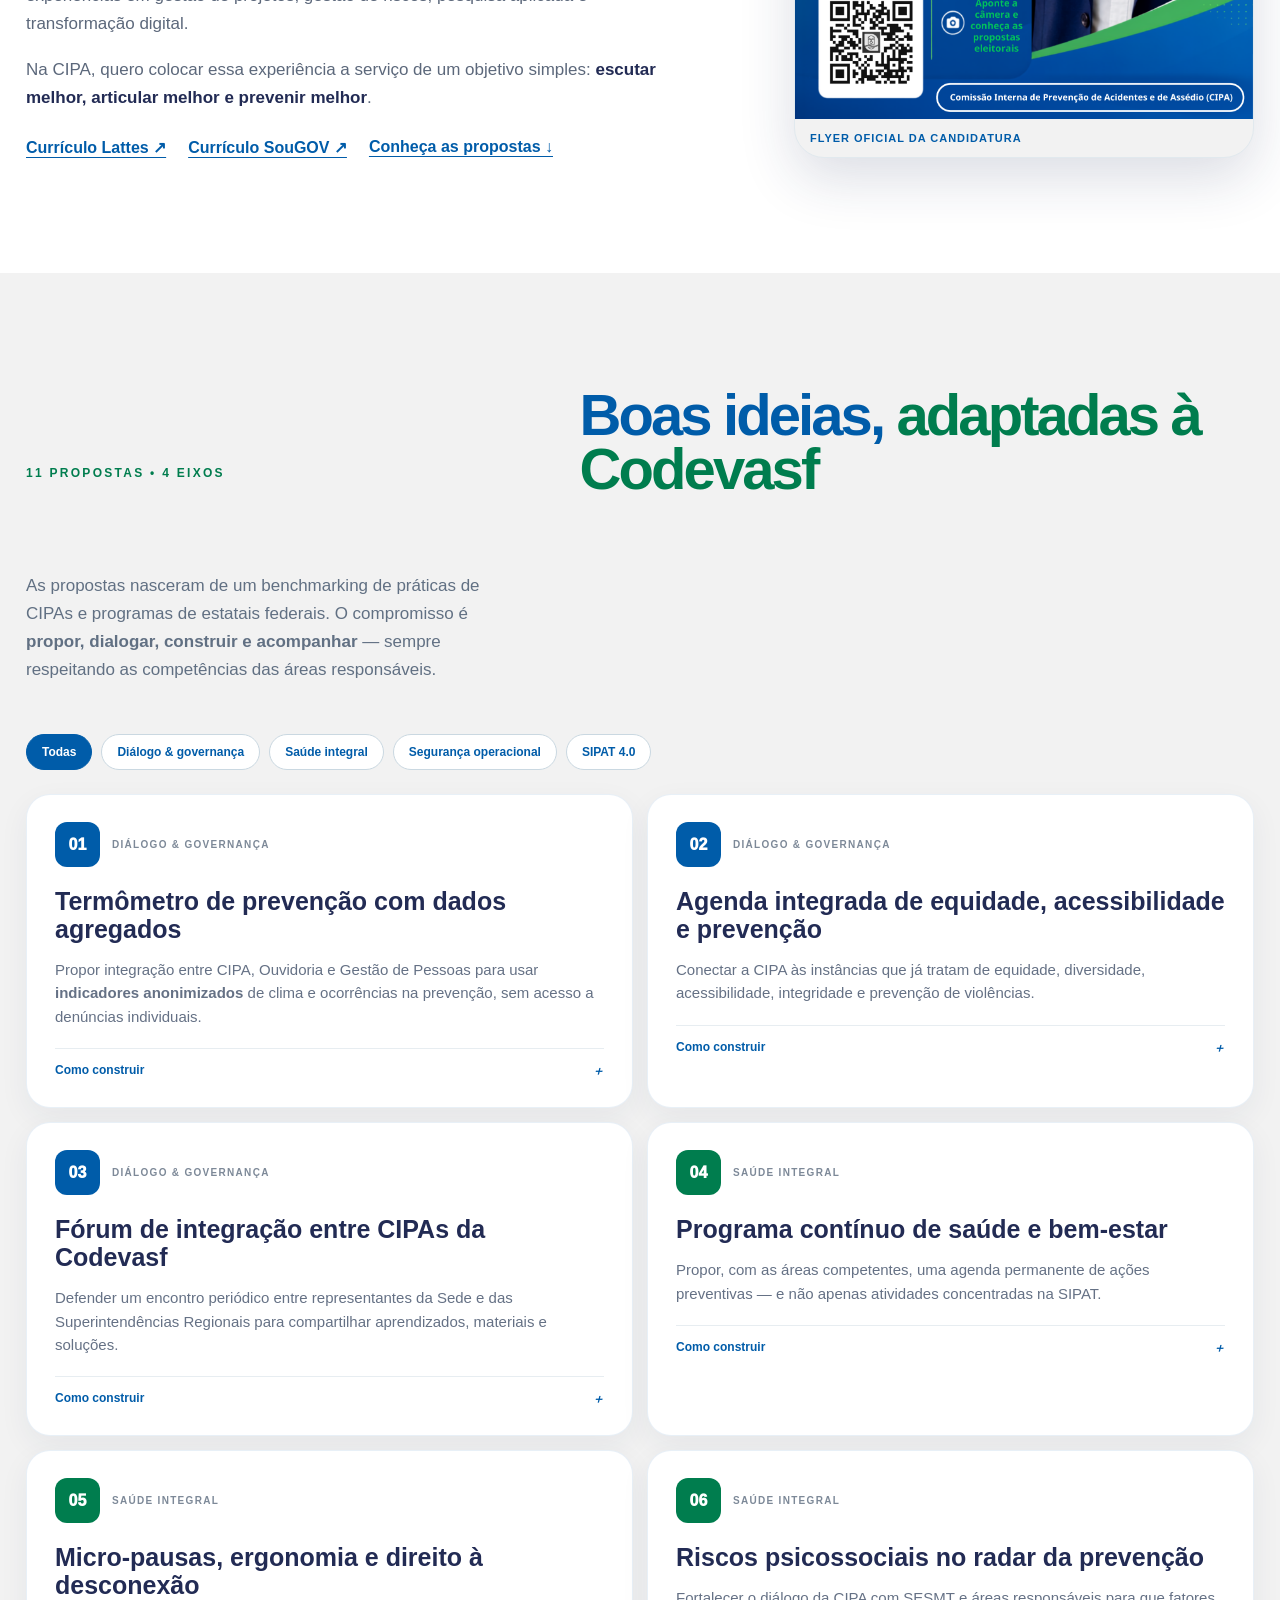
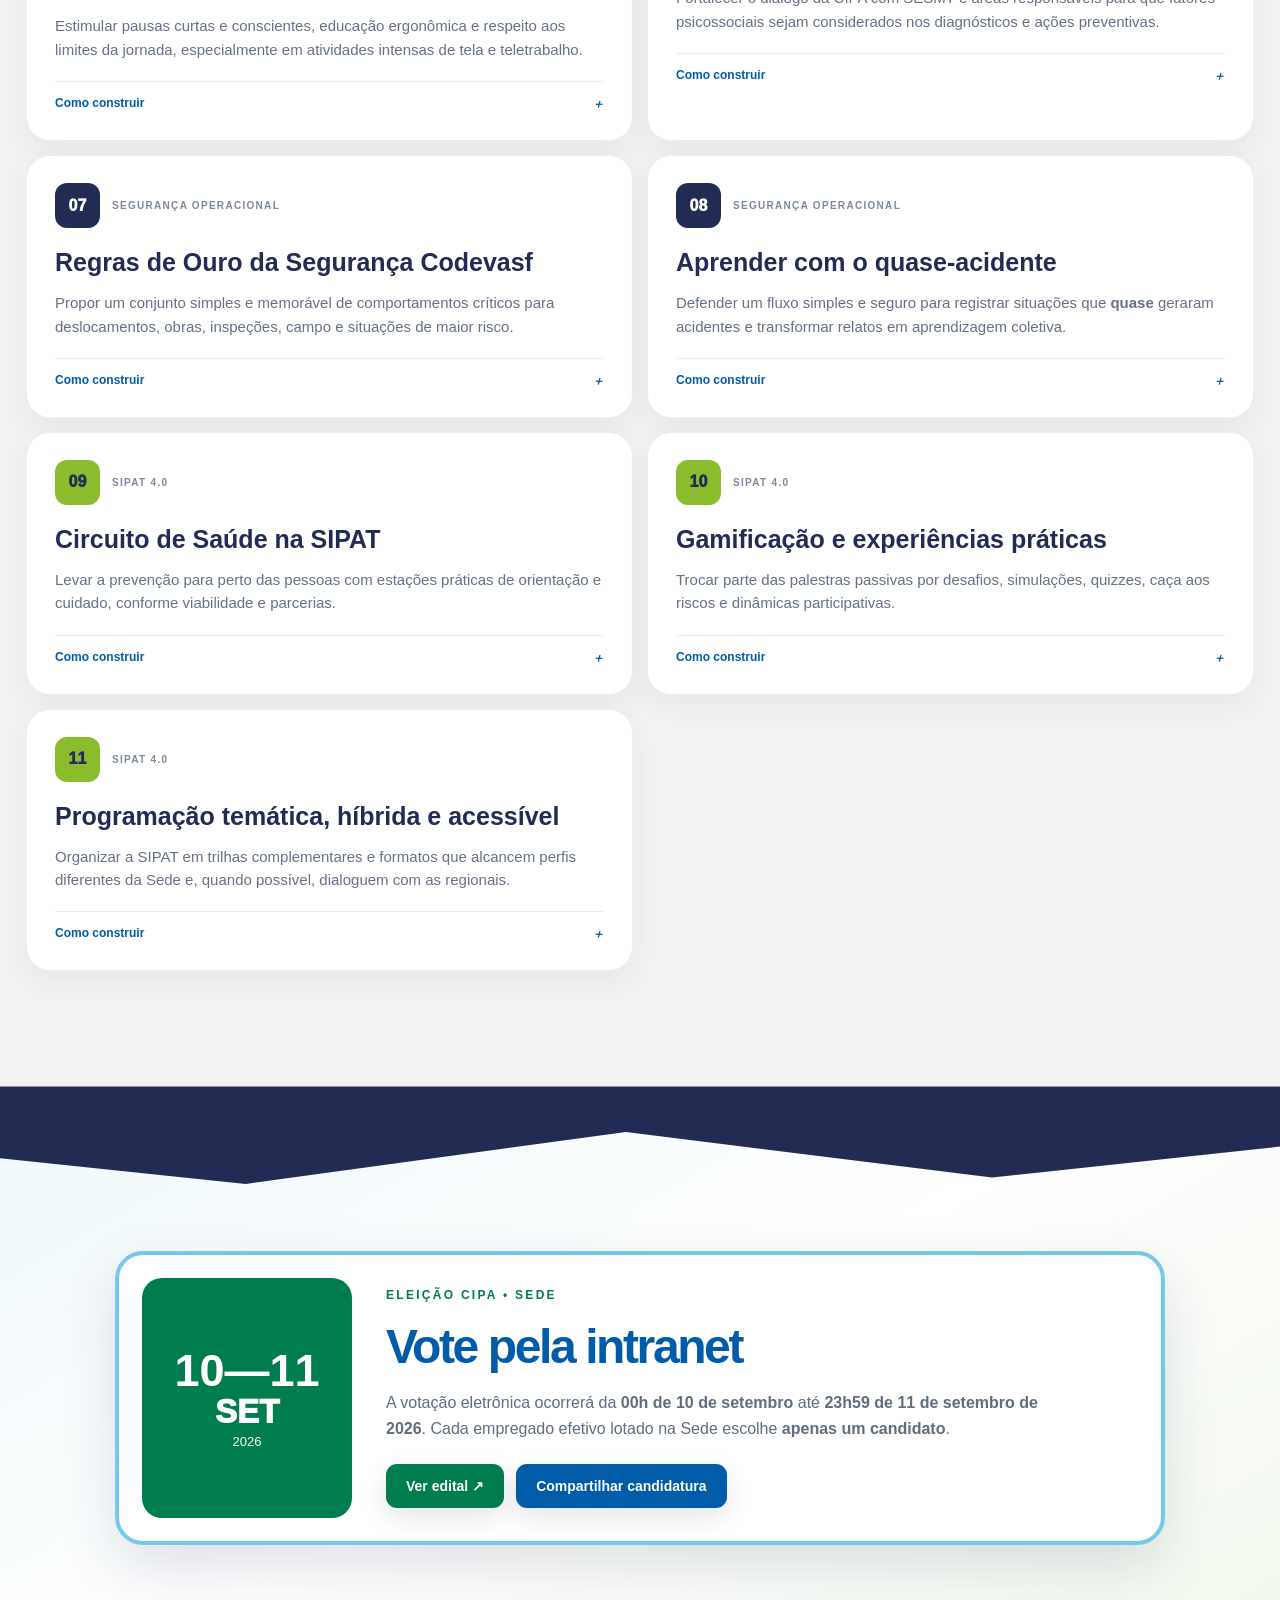
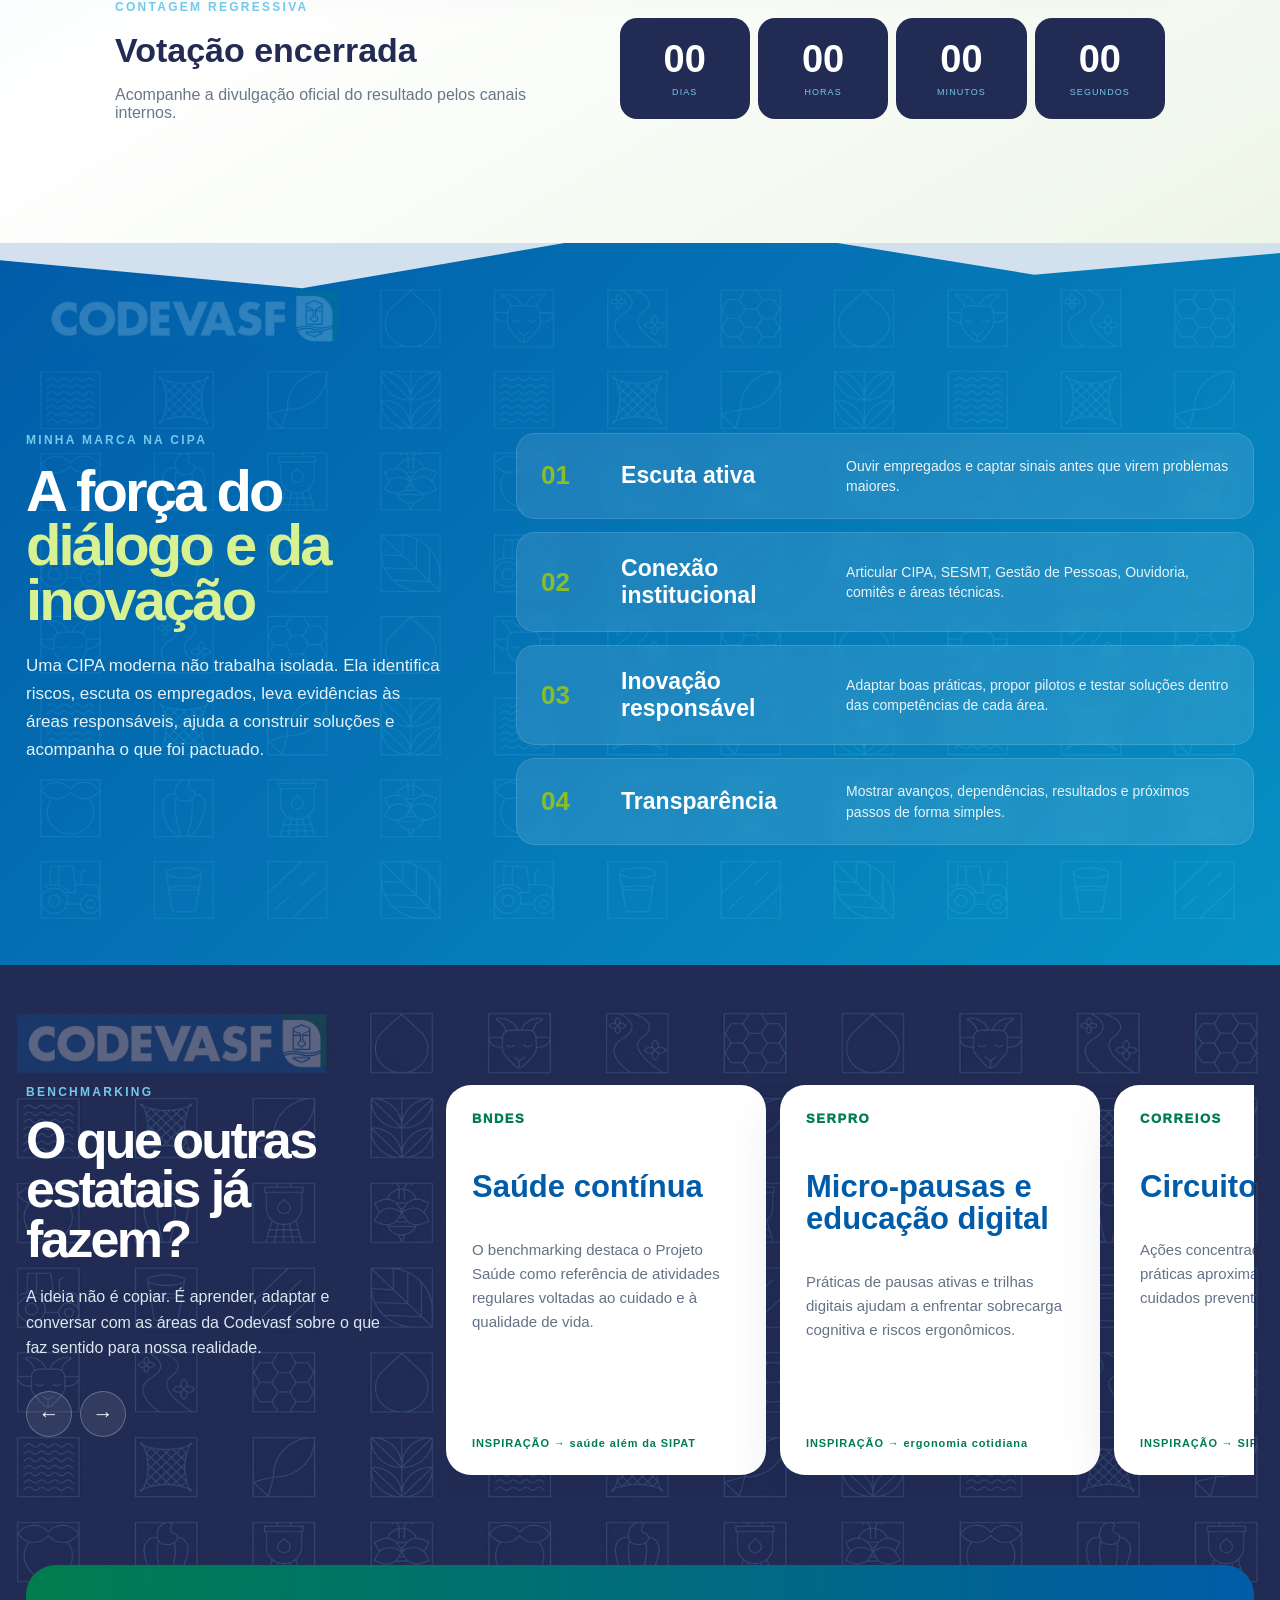
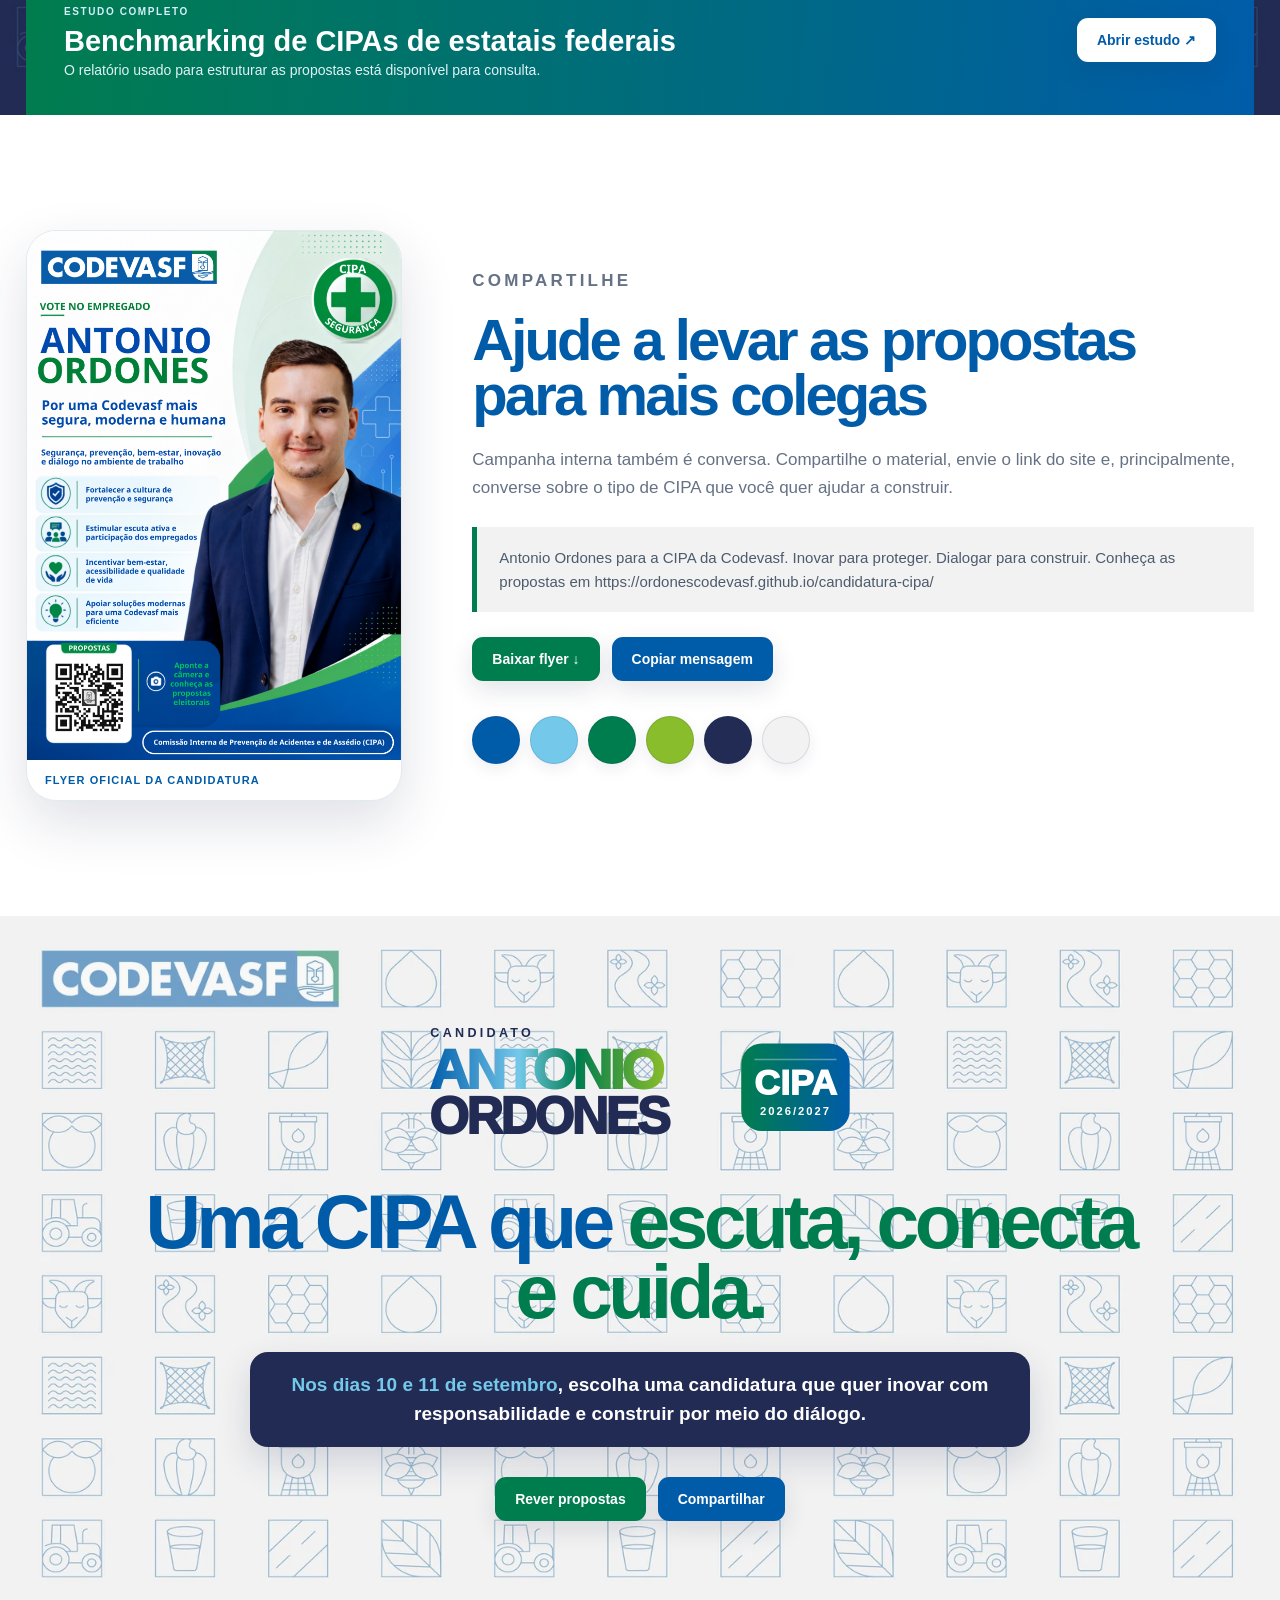
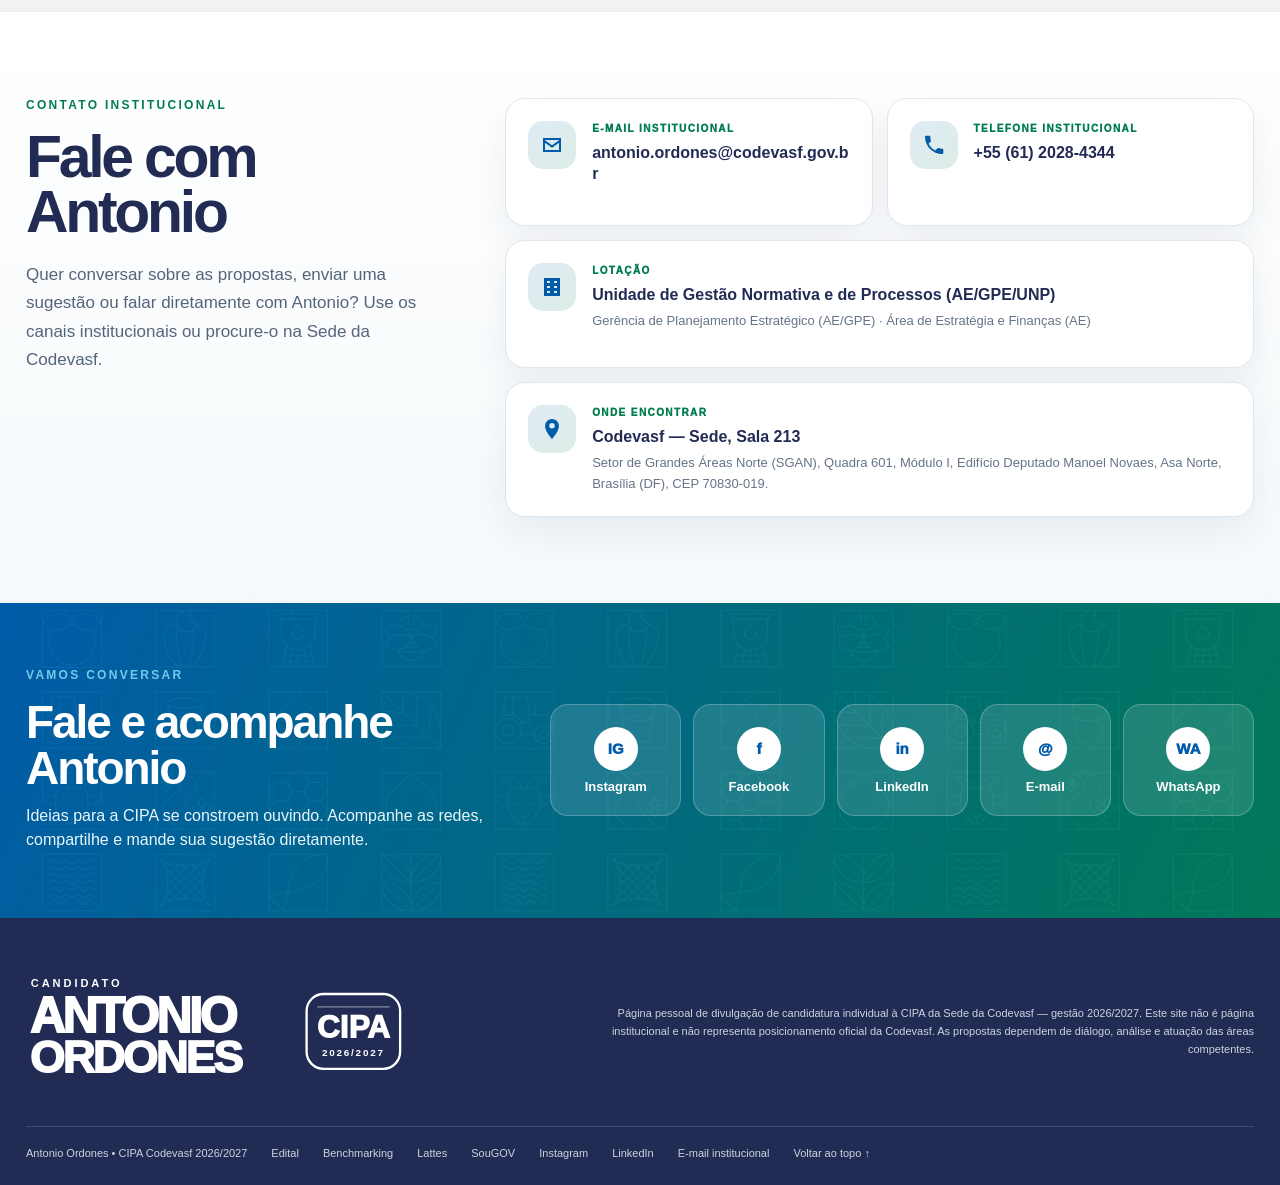
==== commit 496ec3af: "Add files via upload" ====
--- a/index.html
+++ b/index.html
@@ -158,6 +158,31 @@
 <section class="social-strip" id="redes" aria-labelledby="social-title"><div class="social-strip__inner reveal"><div><p class="eyebrow eyebrow--light">VAMOS CONVERSAR</p><h2 id="social-title">Fale e acompanhe Antonio</h2><p>Ideias para a CIPA se constroem ouvindo. Acompanhe as redes, compartilhe e mande sua sugestão diretamente.</p></div><nav class="social-links" aria-label="Redes sociais de Antonio Ordones"><a href="https://www.instagram.com/antonio_ordones?igsi=Z2Iwb2o2MWFuOHU5&utm_source=qr" target="_blank" rel="noopener noreferrer" aria-label="Instagram de Antonio Ordones"><span>IG</span><b>Instagram</b></a><a href="https://www.facebook.com/share/1DY4R3tovf/?mibextid=wwXIfr" target="_blank" rel="noopener noreferrer" aria-label="Facebook de Antonio Ordones"><span>f</span><b>Facebook</b></a><a href="https://www.linkedin.com/in/antonioordones" target="_blank" rel="noopener noreferrer" aria-label="LinkedIn de Antonio Ordones"><span>in</span><b>LinkedIn</b></a><a href="mailto:antonio.ordones@codevasf.gov.br?subject=CIPA%20Codevasf%20-%20mensagem%20para%20Antonio%20Ordones" aria-label="E-mail institucional de Antonio Ordones"><span>@</span><b>E-mail</b></a><a href="https://wa.me/5562981062212" target="_blank" rel="noopener noreferrer" aria-label="WhatsApp de Antonio Ordones"><span>WA</span><b>WhatsApp</b></a></nav></div></section>
 <footer class="site-footer"><div class="footer-top"><div><img class="footer-campaign" src="assets/img/marca-antonio-branca.svg" alt="Candidato Antonio Ordones, CIPA 2026/2027"></div><div class="footer-disclaimer"><p>Página pessoal de divulgação de candidatura individual à CIPA da Sede da Codevasf — gestão 2026/2027. Este site não é página institucional e não representa posicionamento oficial da Codevasf. As propostas dependem de diálogo, análise e atuação das áreas competentes.</p></div></div><div class="footer-bottom"><span>Antonio Ordones • CIPA Codevasf 2026/2027</span><a href="assets/docs/edital-cipa-codevasf-2026-2027.pdf" target="_blank" rel="noopener">Edital</a><a href="assets/docs/benchmarking-cipa-estatais-federais.pdf" target="_blank" rel="noopener">Benchmarking</a><a href="http://lattes.cnpq.br/4301382762226121" target="_blank" rel="noopener">Lattes</a><a href="https://curriculo.sougov.economia.gov.br/antonio-neto-1991045346" target="_blank" rel="noopener">SouGOV</a><a href="https://www.instagram.com/antonio_ordones?igsi=Z2Iwb2o2MWFuOHU5&utm_source=qr" target="_blank" rel="noopener">Instagram</a><a href="https://www.linkedin.com/in/antonioordones" target="_blank" rel="noopener">LinkedIn</a><a href="mailto:antonio.ordones@codevasf.gov.br?subject=CIPA%20Codevasf%20-%20mensagem%20para%20Antonio%20Ordones">E-mail institucional</a><a href="#inicio">Voltar ao topo ↑</a></div></footer>
 
+
+<div class="floating-tools" aria-label="Ferramentas de navegação e acessibilidade">
+  <button class="floating-tool floating-top" type="button" data-back-to-top aria-label="Voltar ao início da página" title="Voltar ao início" hidden>
+    <svg viewBox="0 0 24 24" aria-hidden="true" focusable="false"><path d="M12 5.6 4.8 12.8l1.7 1.7 4.3-4.3V20h2.4v-9.8l4.3 4.3 1.7-1.7L12 5.6Z"/></svg>
+    <span class="floating-label">Voltar ao início</span>
+  </button>
+  <button class="floating-tool floating-accessibility" type="button" data-accessibility-toggle aria-expanded="false" aria-controls="accessibility-panel" aria-label="Abrir opções de acessibilidade" title="Acessibilidade">
+    <svg viewBox="0 0 24 24" aria-hidden="true" focusable="false"><path d="M12 2.2a2.2 2.2 0 1 1 0 4.4 2.2 2.2 0 0 1 0-4.4ZM4.5 7.7h15v2.2H14v3.2l3.2 7.4-2.2.9-3-6.8-3 6.8-2.2-.9 3.2-7.4V9.9H4.5V7.7Z"/></svg>
+    <span class="floating-label">Acessibilidade</span>
+  </button>
+</div>
+<div class="accessibility-panel" id="accessibility-panel" role="dialog" aria-modal="false" aria-labelledby="accessibility-title" hidden>
+  <div class="accessibility-panel__head">
+    <div><small>FERRAMENTAS</small><strong id="accessibility-title">Acessibilidade</strong></div>
+    <button type="button" class="accessibility-close" data-accessibility-close aria-label="Fechar opções de acessibilidade">×</button>
+  </div>
+  <div class="accessibility-options">
+    <button type="button" data-a11y="contrast" aria-pressed="false"><span>◐</span><b>Alto contraste</b></button>
+    <button type="button" data-a11y="links" aria-pressed="false"><span>↗</span><b>Destacar links</b></button>
+    <button type="button" data-a11y="motion" aria-pressed="false"><span>Ⅱ</span><b>Reduzir movimento</b></button>
+    <button type="button" class="accessibility-reset" data-a11y-reset><span>↺</span><b>Restaurar padrão</b></button>
+  </div>
+  <p>As preferências ficam salvas neste navegador.</p>
+</div>
+
 <a class="floating-email" href="mailto:antonio.ordones@codevasf.gov.br?subject=CIPA%20Codevasf%20-%20mensagem%20para%20Antonio%20Ordones" aria-label="Enviar e-mail para Antonio Ordones">
   <svg viewBox="0 0 24 24" aria-hidden="true" focusable="false"><path d="M3 5h18v14H3V5Zm2 2v.2l7 5.1 7-5.1V7H5Zm14 10V9.7l-7 5.1-7-5.1V17h14Z"/></svg>
   <span>Enviar e-mail</span>
--- a/assets/css/app.css
+++ b/assets/css/app.css
@@ -36,3 +36,35 @@
 @media(max-width:1080px){.campaign-brand img{width:270px}.main-nav{gap:15px}.menu-toggle{display:block;z-index:25}.main-nav{position:absolute;right:22px;top:92px;display:none;flex-direction:column;align-items:stretch;background:#fff;padding:18px 20px;border-radius:16px;box-shadow:var(--shadow);min-width:230px}.main-nav.is-open{display:flex}.hero-inner{grid-template-columns:1fr .83fr}.hero h1{font-size:78px}.hero-portrait-wrap{height:610px}.hero-portrait{height:610px}.cipa-badge{width:135px;height:135px;right:0}.cipa-badge img{width:119px;height:119px}.about-grid{grid-template-columns:1fr}.about-visual{max-width:900px}.manifesto-inner{grid-template-columns:1fr;gap:10px}.manifesto-copy,.manifesto-list{padding-top:60px}.section-head{grid-template-columns:1fr;gap:25px}.references-inner{grid-template-columns:1fr}.materials-grid{grid-template-columns:.75fr 1.25fr}.social-strip__inner{grid-template-columns:1fr}.social-links{grid-template-columns:repeat(5,1fr)}.contact-section__inner{grid-template-columns:1fr;gap:34px}}
 @media(max-width:760px){html{scroll-padding-top:72px}.hero{min-height:auto}.site-header{min-height:82px;padding:15px 18px}.campaign-brand img{width:205px}.main-nav{top:75px}.hero-inner{display:flex;flex-direction:column;padding:24px 20px 0}.hero-copy{padding:30px 0 0}.hero h1{font-size:clamp(56px,18vw,78px)}.hero-lead{font-size:18px}.hero-values{font-size:9px;gap:6px;flex-wrap:wrap}.hero-portrait-wrap{height:530px;width:100%;margin-top:-5px;justify-content:center}.portrait-halo{width:405px;height:405px;bottom:35px}.hero-portrait{height:515px;max-width:112vw}.cipa-badge{top:40px;right:0;width:105px;height:105px}.cipa-badge img{width:93px;height:93px}.cipa-badge span{display:none}.hero:after{height:100px}.plan-strip{padding:0 12px}.plan-strip__inner{border-radius:0 0 24px 24px;min-height:auto;padding:22px;display:block}.plan-strip__inner:after{right:-150px}.plan-strip h2{font-size:22px}.plan-strip__inner .button{margin-top:15px}.section{padding:80px 20px}.about-copy h2{font-size:65px}.about-highlight{font-size:21px;line-height:1.65}.about-visual{display:flex}.mini-flyer{display:flex;max-width:460px}.manifesto{padding:120px 20px 80px}.manifesto-copy h2{font-size:47px}.manifesto-list article{grid-template-columns:45px 1fr;gap:9px}.manifesto-list article p{grid-column:2}.proposal-grid{grid-template-columns:1fr}.proposal-card{padding:23px}.section-head h2,.materials-copy h2{font-size:46px}.references{padding:95px 20px 0}.reference-card{width:290px;min-height:370px}.reference-download{border-radius:24px 24px 0 0;display:block;padding:25px}.reference-download .button{margin-top:18px}.election{padding:130px 20px 80px}.election-card{grid-template-columns:1fr;padding:16px;gap:18px}.election-date{min-height:130px}.election-copy{padding:3px 8px 12px}.election-copy h2{font-size:40px}.countdown-wrap{grid-template-columns:1fr;gap:25px}.countdown{grid-template-columns:repeat(2,1fr)}.materials-grid{grid-template-columns:1fr}.poster-card{max-width:430px;margin:auto}.palette i{width:38px;height:38px}.final-cta{padding:75px 20px}.social-strip__inner{grid-template-columns:1fr}.social-links{grid-template-columns:repeat(2,1fr)}.contact-section{padding:68px 20px}.contact-grid{grid-template-columns:1fr}.contact-card--wide{grid-column:auto}.contact-card{padding:19px;min-height:0}.contact-intro h2{font-size:48px}.floating-email{right:16px;bottom:16px;width:58px;height:58px;min-height:58px;padding:0;justify-content:center}.floating-email span{position:absolute;width:1px;height:1px;padding:0;margin:-1px;overflow:hidden;clip:rect(0,0,0,0);white-space:nowrap;border:0}.footer-top{grid-template-columns:1fr;gap:30px}.footer-disclaimer{text-align:left}.footer-disclaimer p{margin-left:0}.footer-campaign{max-width:90%}}
 @media(prefers-reduced-motion:reduce){*{scroll-behavior:auto!important;transition:none!important}.reveal{opacity:1;transform:none}}
+
+/* Ferramentas flutuantes: acessibilidade e voltar ao inicio */
+.floating-tools{position:fixed;left:24px;bottom:24px;z-index:9997;display:flex;flex-direction:column;gap:10px;align-items:flex-start}
+.floating-tool{position:relative;width:58px;height:58px;border:0;border-radius:50%;display:grid;place-items:center;cursor:pointer;color:#fff;box-shadow:0 14px 32px rgba(34,43,84,.25);transition:transform .18s,box-shadow .18s,opacity .18s;background:var(--navy)}
+.floating-tool:hover{transform:translateY(-3px);box-shadow:0 18px 38px rgba(34,43,84,.32)}
+.floating-tool:focus-visible,.accessibility-panel button:focus-visible{outline:3px solid #fff;outline-offset:3px}
+.floating-tool svg{width:27px;height:27px;fill:currentColor}
+.floating-accessibility{background:linear-gradient(135deg,var(--navy),var(--blue))}
+.floating-top{background:linear-gradient(135deg,var(--green),#0a9862)}
+.floating-label{position:absolute;left:68px;top:50%;transform:translateY(-50%) translateX(-5px);padding:8px 11px;border-radius:9px;background:var(--navy);color:#fff;font-size:11px;font-weight:900;white-space:nowrap;opacity:0;pointer-events:none;transition:.16s;box-shadow:0 8px 20px rgba(34,43,84,.18)}
+.floating-tool:hover .floating-label,.floating-tool:focus-visible .floating-label{opacity:1;transform:translateY(-50%) translateX(0)}
+.accessibility-panel{position:fixed;left:94px;bottom:24px;z-index:9999;width:min(320px,calc(100vw - 130px));background:#fff;color:var(--navy);border:1px solid #dce7ed;border-radius:20px;padding:17px;box-shadow:0 20px 55px rgba(34,43,84,.27)}
+.accessibility-panel[hidden]{display:none}
+.accessibility-panel__head{display:flex;align-items:center;justify-content:space-between;gap:15px;padding-bottom:12px;border-bottom:1px solid #e6edf1}
+.accessibility-panel__head small{display:block;font-size:9px;letter-spacing:.14em;font-weight:950;color:var(--green);margin-bottom:3px}
+.accessibility-panel__head strong{font-size:18px}
+.accessibility-close{width:34px;height:34px;border:0;border-radius:50%;background:#eef4f7;color:var(--navy);font-size:24px;line-height:1;cursor:pointer}
+.accessibility-options{display:grid;grid-template-columns:1fr 1fr;gap:9px;margin-top:13px}
+.accessibility-options button{min-height:72px;border:1px solid #dce7ed;border-radius:14px;background:#f8fbfc;color:var(--navy);padding:10px;display:flex;flex-direction:column;align-items:flex-start;justify-content:center;gap:5px;text-align:left;cursor:pointer;transition:.16s}
+.accessibility-options button:hover{border-color:rgba(0,92,169,.45);background:#fff}
+.accessibility-options button[aria-pressed="true"]{background:var(--navy);color:#fff;border-color:var(--navy)}
+.accessibility-options button span{font-size:18px;font-weight:950}
+.accessibility-options button b{font-size:11px;line-height:1.25}
+.accessibility-options .accessibility-reset{grid-column:1/-1;min-height:48px;flex-direction:row;align-items:center;justify-content:center;background:#fff}
+.accessibility-panel>p{font-size:10px;line-height:1.45;color:#697789;margin:12px 2px 0}
+body.a11y-high-contrast{--navy:#000;--blue:#003d73;--green:#005b36;--off:#fff}
+body.a11y-high-contrast *:focus-visible{outline:4px solid #ffdf00!important;outline-offset:3px!important}
+body.a11y-highlight-links a{text-decoration:underline!important;text-decoration-thickness:2px!important;text-underline-offset:3px!important}
+body.a11y-reduce-motion *,body.a11y-reduce-motion *::before,body.a11y-reduce-motion *::after{animation-duration:.001ms!important;animation-iteration-count:1!important;transition-duration:.001ms!important;scroll-behavior:auto!important}
+@media(max-width:760px){.floating-tools{left:16px;bottom:16px}.floating-tool{width:54px;height:54px}.floating-tool svg{width:25px;height:25px}.floating-label{display:none}.accessibility-panel{left:16px;right:16px;bottom:144px;width:auto;max-height:calc(100vh - 170px);overflow:auto}.accessibility-options{grid-template-columns:1fr 1fr}}
+@media(max-width:390px){.accessibility-options{grid-template-columns:1fr}.accessibility-options .accessibility-reset{grid-column:auto}}
+
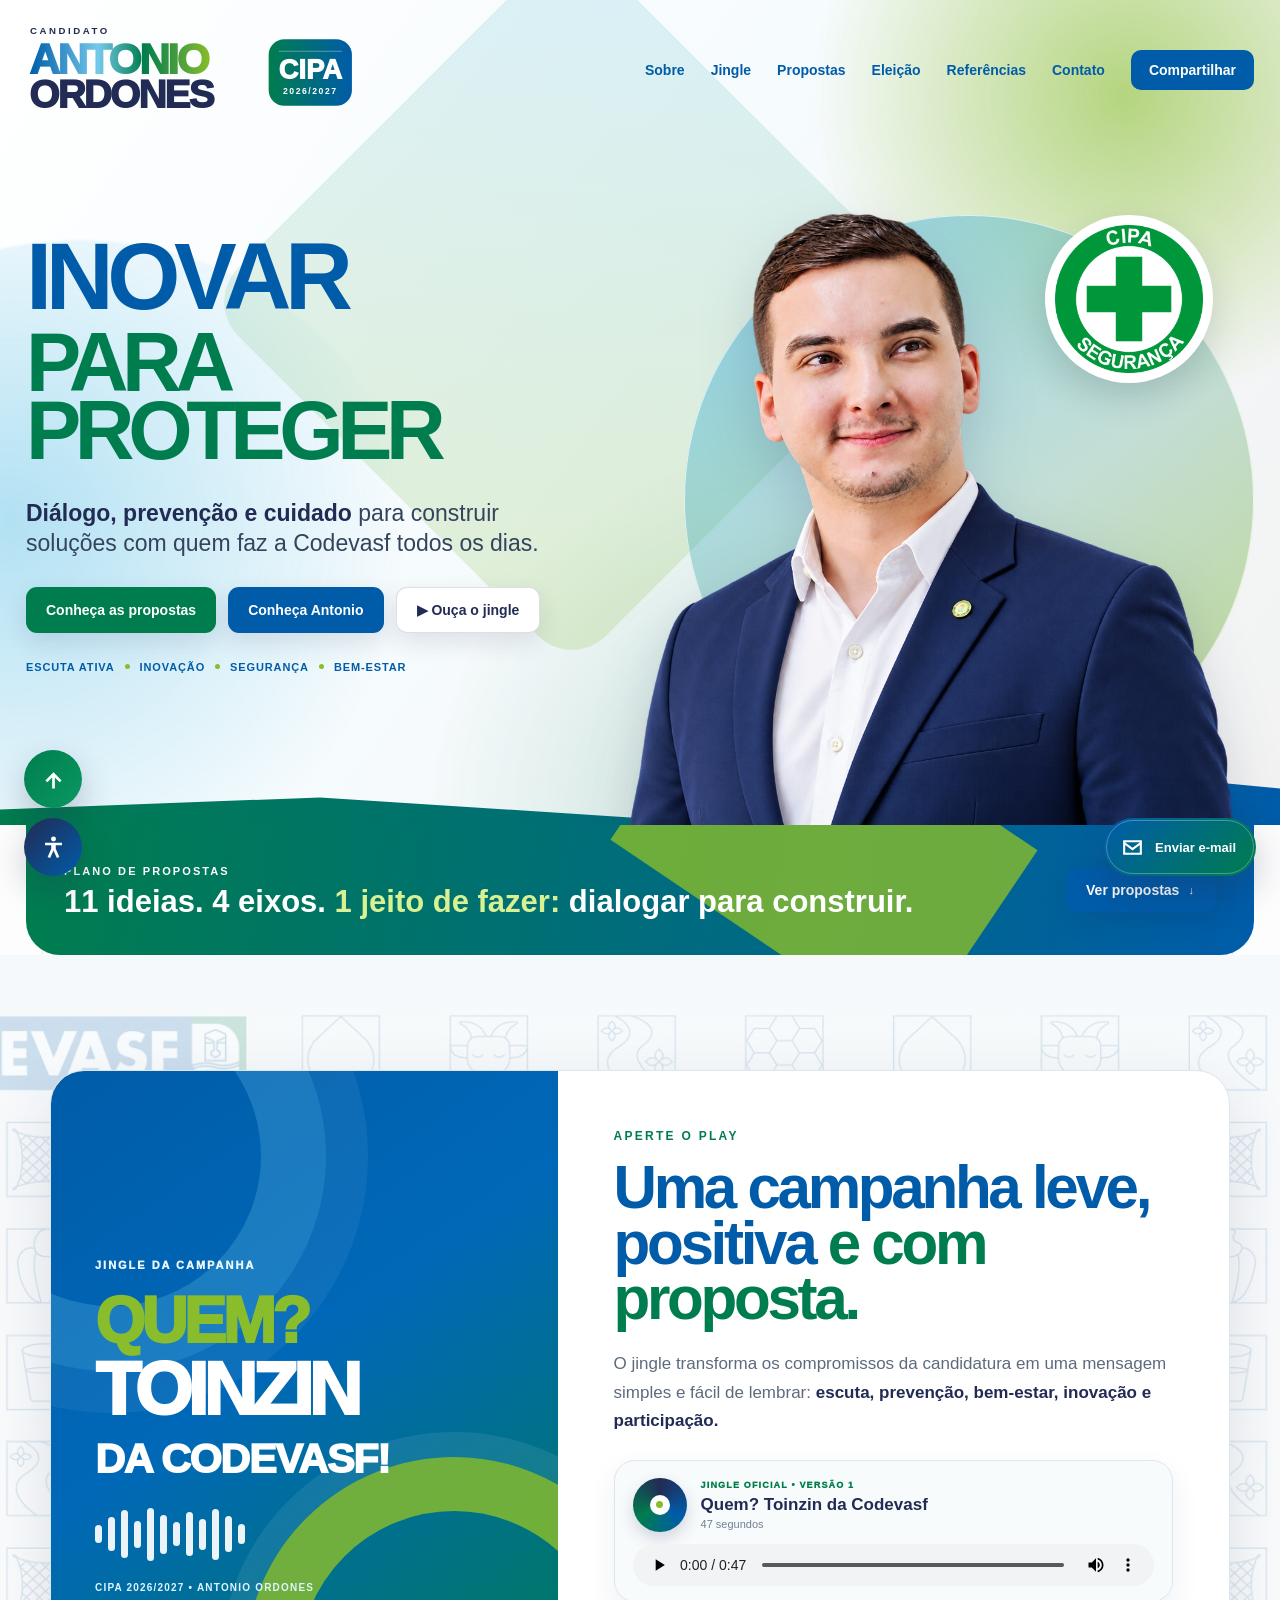
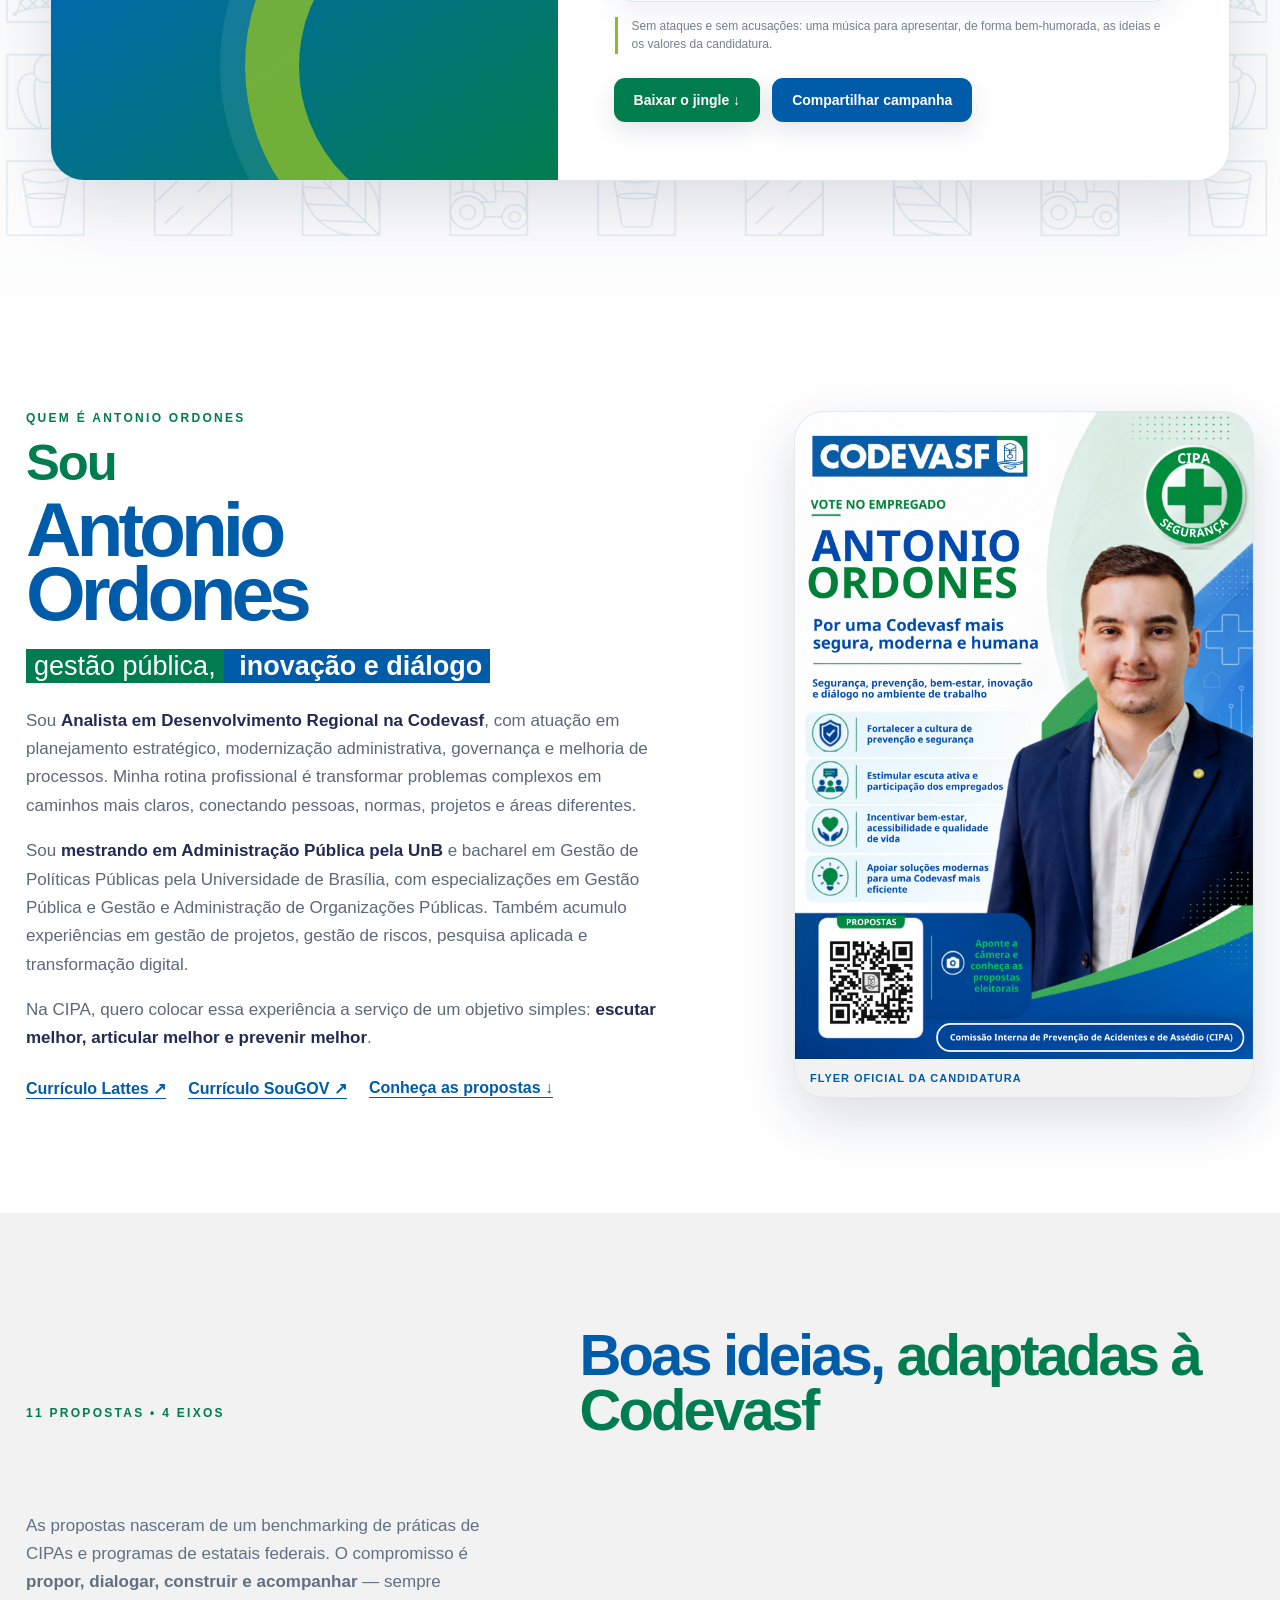
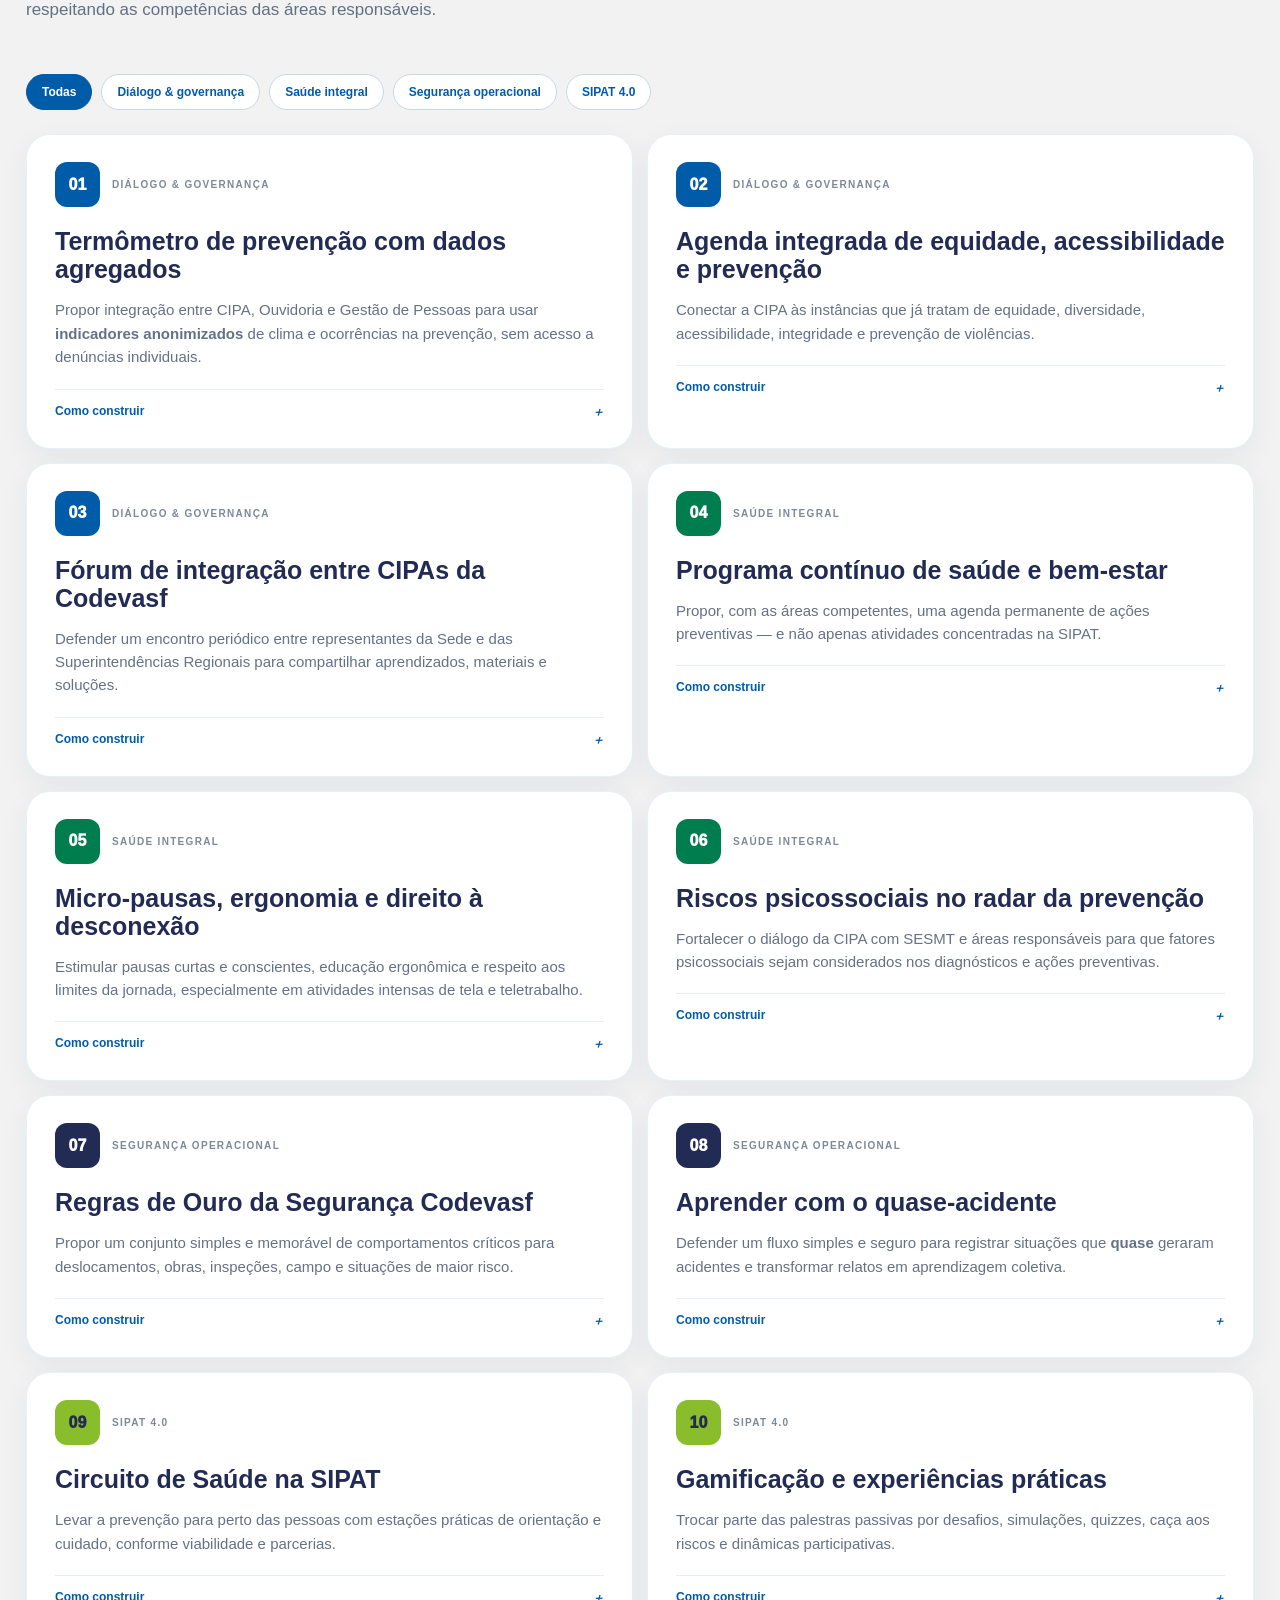
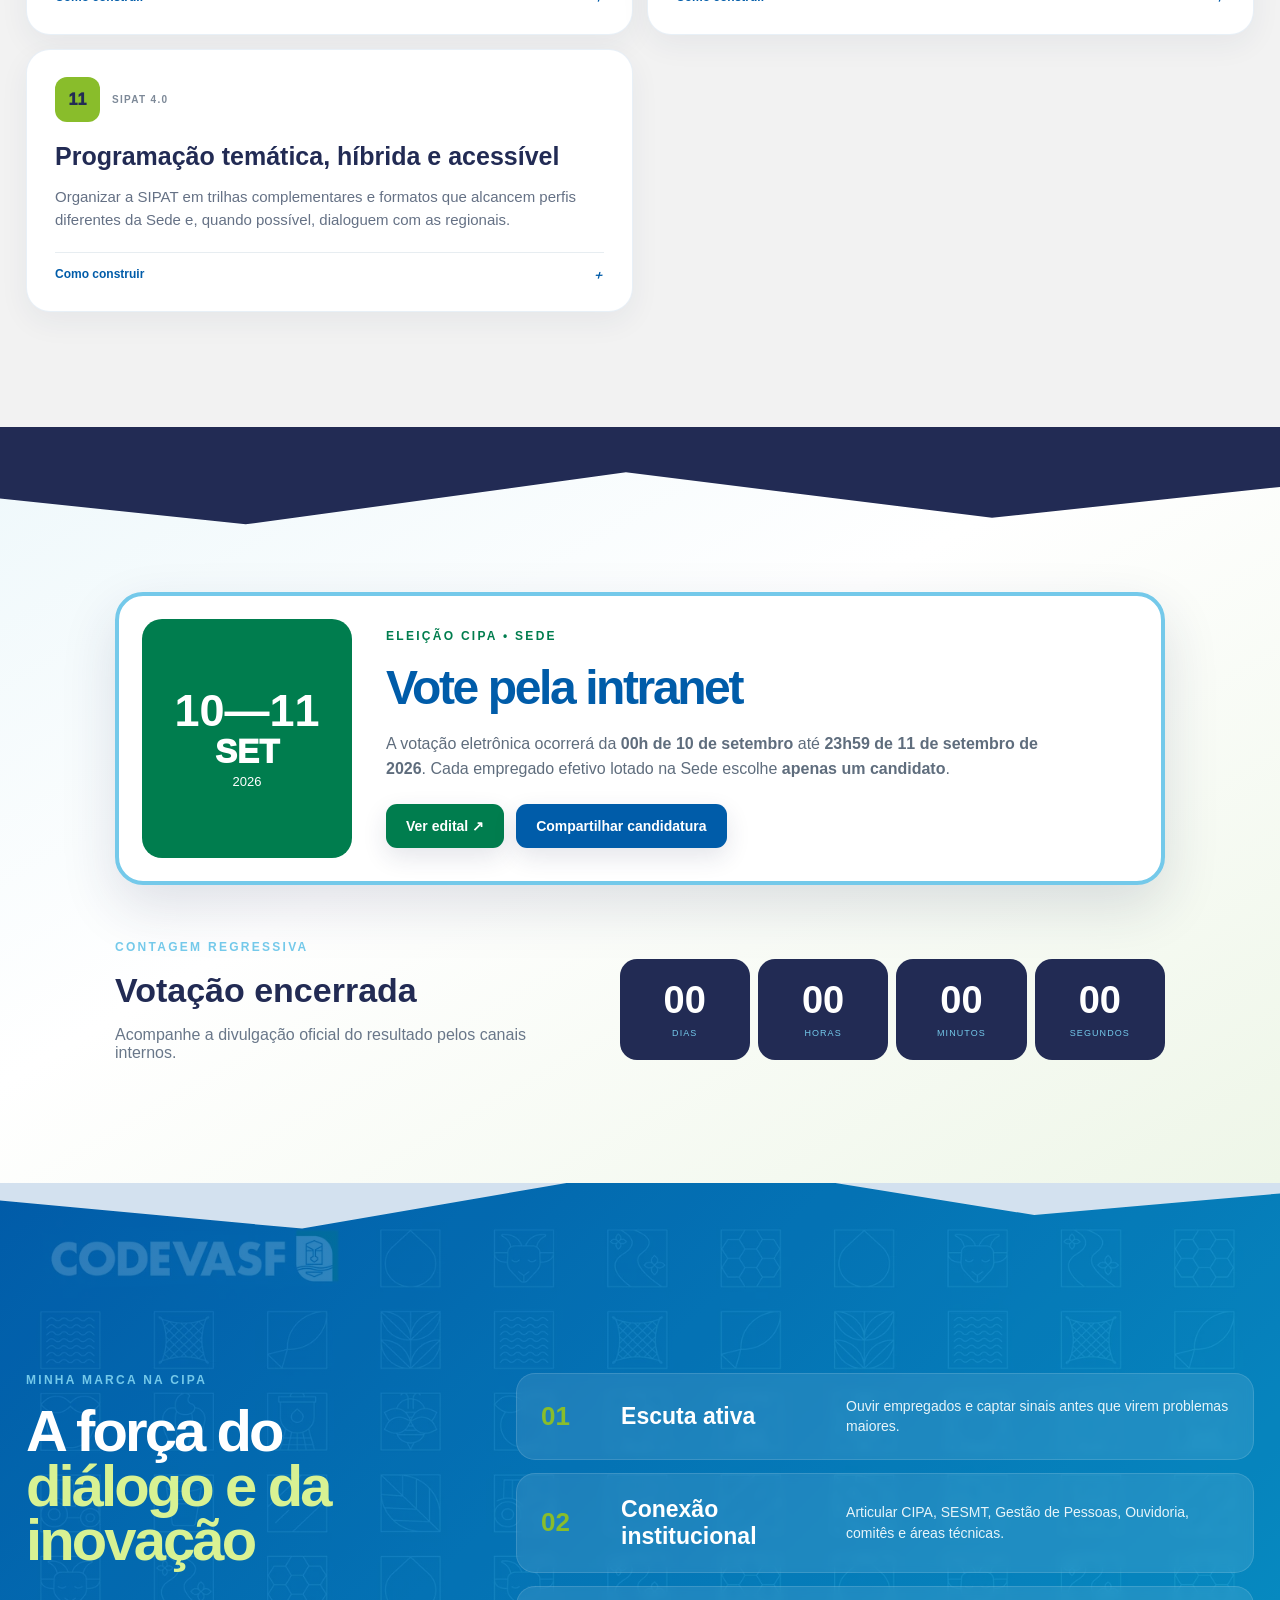
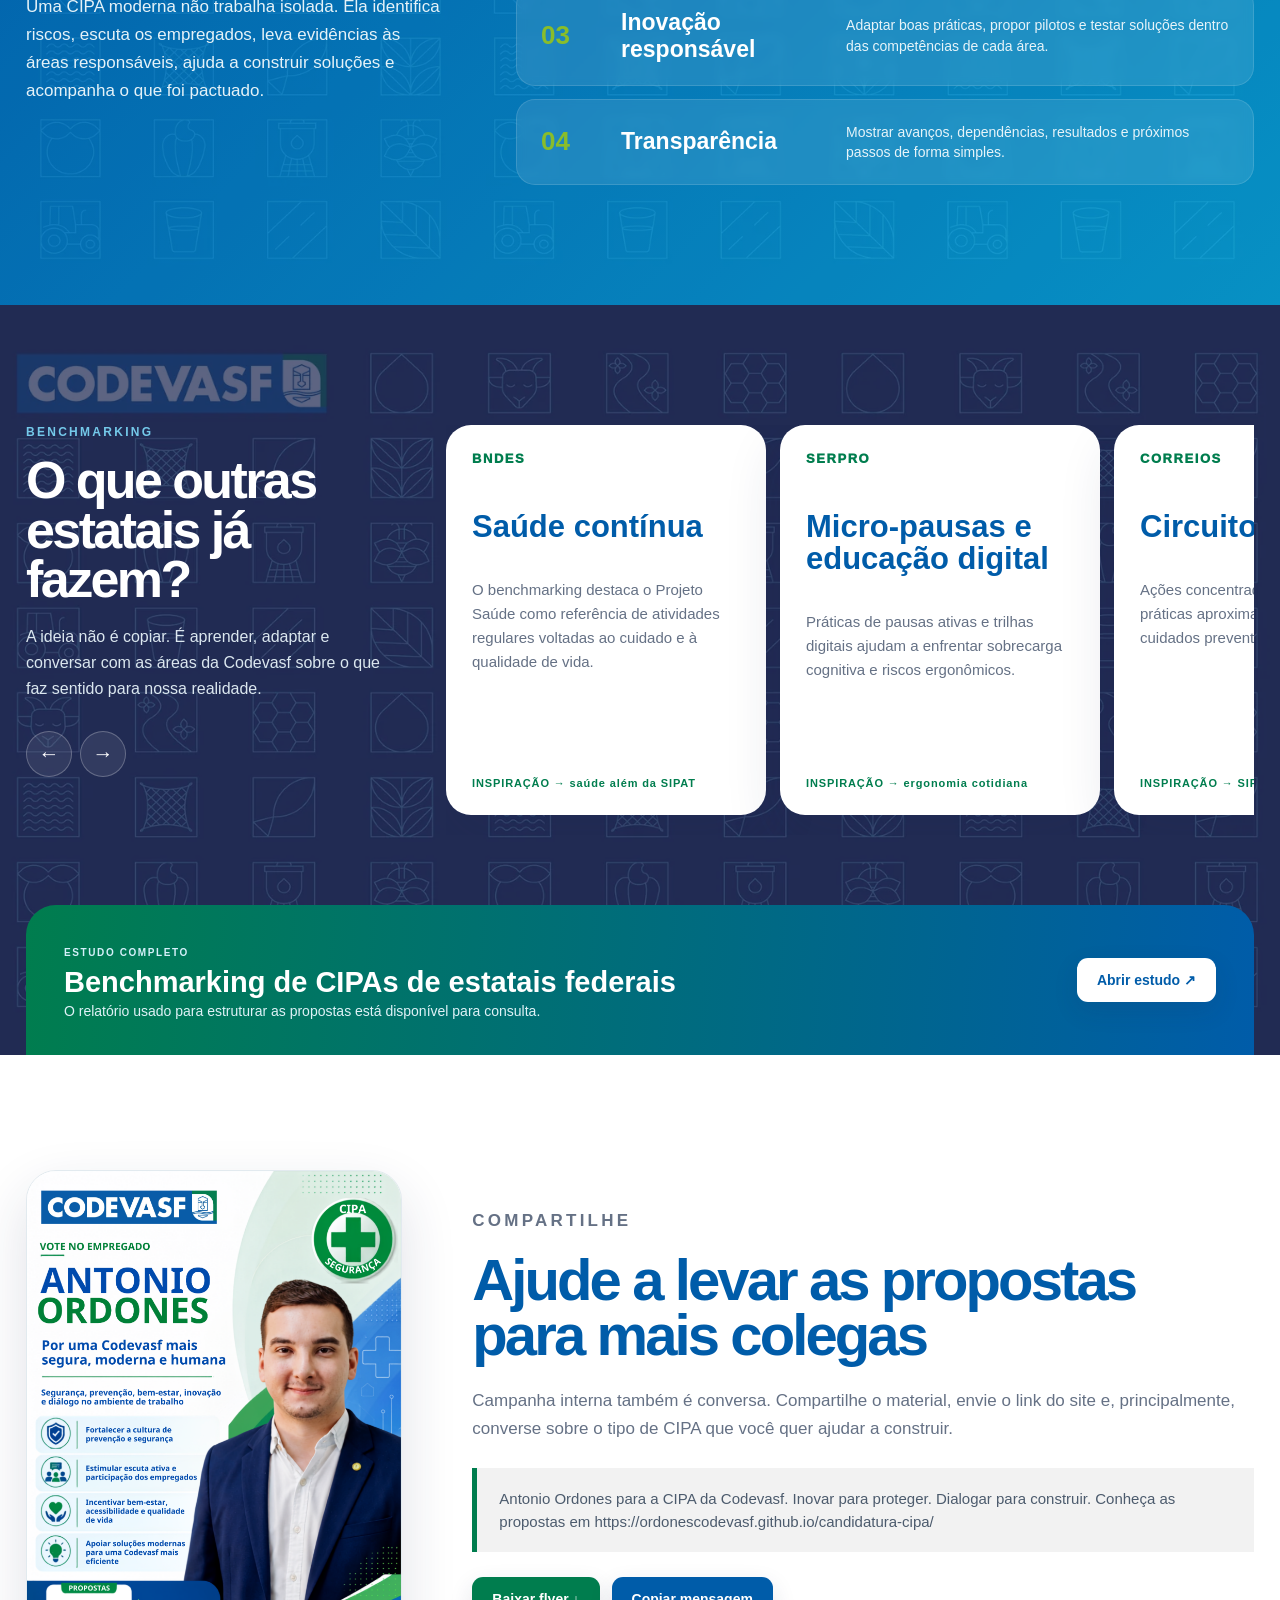
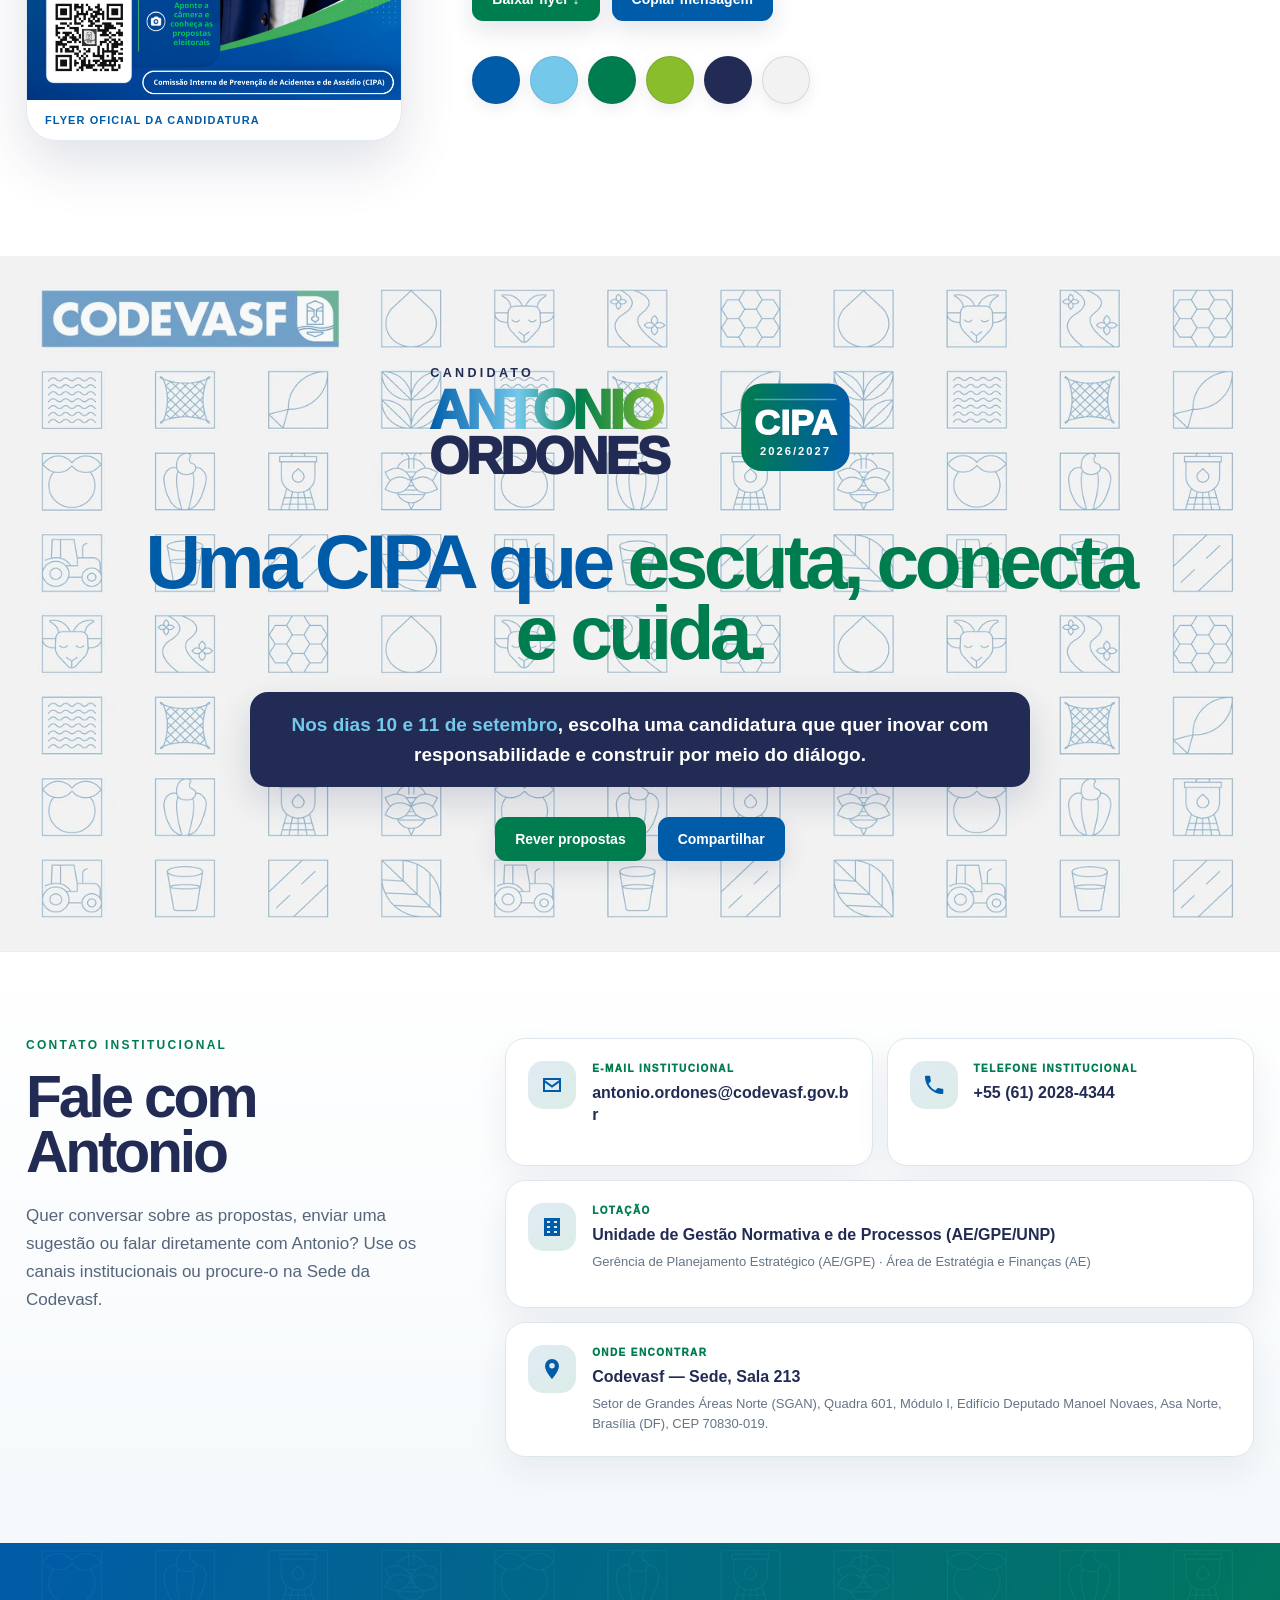
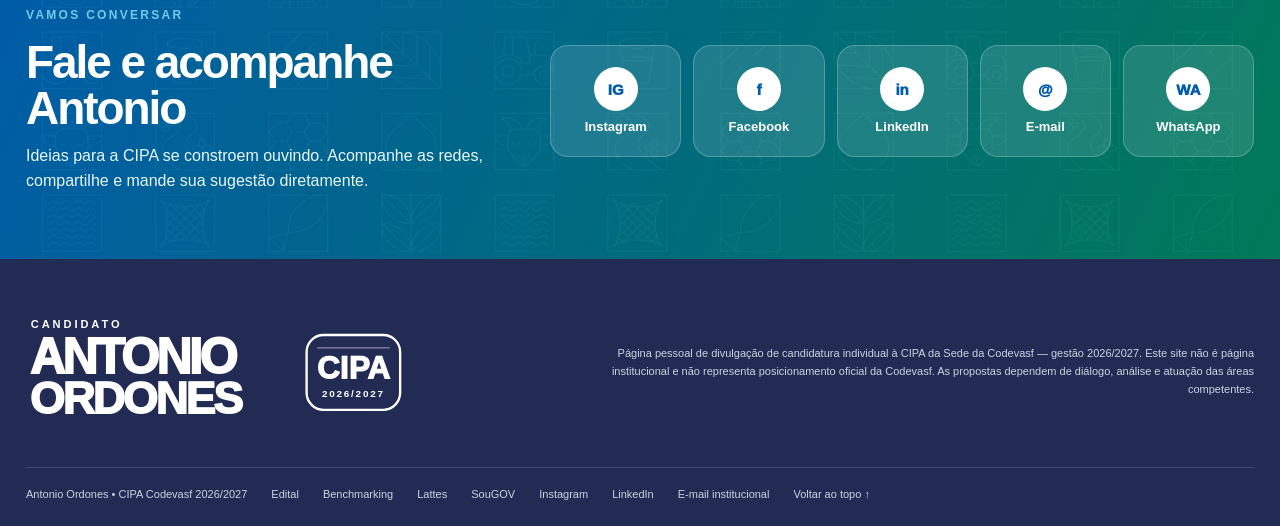
==== commit 8c575e74: "Add files via upload" ====
--- a/index.html
+++ b/index.html
@@ -24,13 +24,13 @@
   <header class="site-header" aria-label="Cabeçalho principal">
     <a class="campaign-brand" href="#inicio" aria-label="Antonio Ordones, início"><img src="assets/img/marca-antonio.svg" alt="Candidato Antonio Ordones, CIPA 2026/2027"></a>
     <button class="menu-toggle" type="button" aria-expanded="false" aria-controls="main-nav"><span></span><span></span><span></span><b class="sr-only">Abrir menu</b></button>
-    <nav class="main-nav" id="main-nav" aria-label="Navegação principal"><a href="#sobre">Sobre</a><a href="#propostas">Propostas</a><a href="#eleicao">Eleição</a><a href="#referencias">Referências</a><a href="#contato">Contato</a><button class="nav-cta" type="button" data-share>Compartilhar</button></nav>
+    <nav class="main-nav" id="main-nav" aria-label="Navegação principal"><a href="#sobre">Sobre</a><a href="#jingle">Jingle</a><a href="#propostas">Propostas</a><a href="#eleicao">Eleição</a><a href="#referencias">Referências</a><a href="#contato">Contato</a><button class="nav-cta" type="button" data-share>Compartilhar</button></nav>
   </header>
   <div class="hero-inner">
     <div class="hero-copy reveal is-visible">
       <h1 id="hero-title"><span>INOVAR</span><span>PARA PROTEGER</span></h1>
       <p class="hero-lead"><strong>Diálogo, prevenção e cuidado</strong> para construir soluções com quem faz a Codevasf todos os dias.</p>
-      <div class="hero-actions"><a class="button button--green" href="#propostas">Conheça as propostas</a><a class="button button--blue" href="#sobre">Conheça Antonio</a></div>
+      <div class="hero-actions"><a class="button button--green" href="#propostas">Conheça as propostas</a><a class="button button--blue" href="#sobre">Conheça Antonio</a><a class="button button--outline" href="#jingle">▶ Ouça o jingle</a></div>
       <div class="hero-values" aria-label="Valores da candidatura"><span>escuta ativa</span><i></i><span>inovação</span><i></i><span>segurança</span><i></i><span>bem-estar</span></div>
     </div>
     <div class="hero-portrait-wrap reveal is-visible">
@@ -42,6 +42,50 @@
 </section>
 
 <section class="plan-strip" aria-label="Plano de propostas"><div class="plan-strip__pattern" aria-hidden="true"></div><div class="plan-strip__inner reveal"><div><span>PLANO DE PROPOSTAS</span><h2>11 ideias. 4 eixos. <strong>1 jeito de fazer:</strong> dialogar para construir.</h2></div><a class="button button--blue" href="#propostas">Ver propostas <span aria-hidden="true">↓</span></a></div></section>
+
+
+<section class="jingle-section section" id="jingle" aria-labelledby="jingle-title">
+  <div class="jingle-shell reveal">
+    <div class="jingle-art" aria-hidden="true">
+      <div class="jingle-art__rings"></div>
+      <div class="jingle-kicker">JINGLE DA CAMPANHA</div>
+      <div class="jingle-question">QUEM?</div>
+      <div class="jingle-name">TOINZIN<br><span>DA CODEVASF!</span></div>
+      <div class="jingle-wave">
+        <i></i><i></i><i></i><i></i><i></i><i></i><i></i><i></i><i></i><i></i><i></i><i></i>
+      </div>
+      <div class="jingle-stamp">CIPA 2026/2027 • ANTONIO ORDONES</div>
+    </div>
+
+    <div class="jingle-copy">
+      <p class="eyebrow">APERTE O PLAY</p>
+      <h2 id="jingle-title">Uma campanha leve, positiva <span>e com proposta.</span></h2>
+      <p>O jingle transforma os compromissos da candidatura em uma mensagem simples e fácil de lembrar: <strong>escuta, prevenção, bem-estar, inovação e participação.</strong></p>
+
+      <div class="jingle-player">
+        <div class="jingle-player__head">
+          <span class="jingle-disc" aria-hidden="true"><b></b></span>
+          <div>
+            <small>JINGLE OFICIAL • VERSÃO 1</small>
+            <strong>Quem? Toinzin da Codevasf</strong>
+            <span>47 segundos</span>
+          </div>
+        </div>
+        <audio controls preload="metadata" aria-label="Jingle Quem? Toinzin da Codevasf — Versão 1">
+          <source src="assets/audio/quem-toinzin-da-codevasf-versao-1.mp3" type="audio/mpeg">
+          Seu navegador não oferece suporte ao player de áudio.
+        </audio>
+      </div>
+
+      <p class="jingle-note">Sem ataques e sem acusações: uma música para apresentar, de forma bem-humorada, as ideias e os valores da candidatura.</p>
+
+      <div class="jingle-actions">
+        <a class="button button--green" href="assets/audio/quem-toinzin-da-codevasf-versao-1.mp3" download>Baixar o jingle ↓</a>
+        <button class="button button--blue" type="button" data-share>Compartilhar campanha</button>
+      </div>
+    </div>
+  </div>
+</section>
 
 <section class="about section" id="sobre" aria-labelledby="about-title">
   <div class="about-grid">
--- a/assets/css/app.css
+++ b/assets/css/app.css
@@ -68,3 +68,28 @@
 @media(max-width:760px){.floating-tools{left:16px;bottom:16px}.floating-tool{width:54px;height:54px}.floating-tool svg{width:25px;height:25px}.floating-label{display:none}.accessibility-panel{left:16px;right:16px;bottom:144px;width:auto;max-height:calc(100vh - 170px);overflow:auto}.accessibility-options{grid-template-columns:1fr 1fr}}
 @media(max-width:390px){.accessibility-options{grid-template-columns:1fr}.accessibility-options .accessibility-reset{grid-column:auto}}
 
+
+
+/* Jingle da campanha */
+.button--outline{background:#fff;color:var(--navy);border:1px solid rgba(34,43,84,.15)}
+.jingle-section{position:relative;background:linear-gradient(180deg,#f7fbfd 0%,#fff 100%);overflow:hidden}
+.jingle-section:before{content:"";position:absolute;inset:0;background:url('../img/pattern-light.webp') center/cover;opacity:.18;pointer-events:none}
+.jingle-shell{position:relative;z-index:2;display:grid;grid-template-columns:.86fr 1.14fr;max-width:1180px;margin:auto;border-radius:34px;overflow:hidden;background:#fff;border:1px solid #dce7ed;box-shadow:0 26px 65px rgba(34,43,84,.14)}
+.jingle-art{position:relative;min-height:520px;padding:48px 44px;background:linear-gradient(145deg,var(--blue) 0%,#0068b8 42%,var(--green) 100%);color:#fff;overflow:hidden;display:flex;flex-direction:column;justify-content:center}
+.jingle-art:after{content:"";position:absolute;right:-105px;bottom:-95px;width:310px;height:310px;border-radius:50%;border:54px solid rgba(137,189,43,.82);box-shadow:0 0 0 25px rgba(255,255,255,.08)}
+.jingle-art__rings{position:absolute;left:-155px;top:-130px;width:430px;height:430px;border-radius:50%;border:65px solid rgba(116,201,234,.24);box-shadow:0 0 0 42px rgba(255,255,255,.055)}
+.jingle-kicker{position:relative;z-index:2;font-size:11px;font-weight:950;letter-spacing:.18em;margin-bottom:23px;color:#eaf8ff}
+.jingle-question{position:relative;z-index:2;font-size:clamp(48px,5vw,72px);font-weight:950;line-height:.85;letter-spacing:-.06em;color:var(--lime)}
+.jingle-name{position:relative;z-index:2;font-size:clamp(58px,5.8vw,88px);font-weight:950;line-height:.78;letter-spacing:-.065em;margin-top:13px}.jingle-name span{font-size:.56em;letter-spacing:-.035em;color:#fff}
+.jingle-wave{position:relative;z-index:2;height:55px;display:flex;align-items:center;gap:6px;margin-top:30px}.jingle-wave i{width:7px;border-radius:99px;background:#fff;opacity:.92}.jingle-wave i:nth-child(1){height:18px}.jingle-wave i:nth-child(2){height:34px}.jingle-wave i:nth-child(3){height:48px}.jingle-wave i:nth-child(4){height:27px}.jingle-wave i:nth-child(5){height:53px}.jingle-wave i:nth-child(6){height:39px}.jingle-wave i:nth-child(7){height:24px}.jingle-wave i:nth-child(8){height:44px}.jingle-wave i:nth-child(9){height:31px}.jingle-wave i:nth-child(10){height:51px}.jingle-wave i:nth-child(11){height:36px}.jingle-wave i:nth-child(12){height:20px}
+.jingle-stamp{position:relative;z-index:2;margin-top:20px;font-size:10px;font-weight:900;letter-spacing:.12em;color:#dff4ff}
+.jingle-copy{padding:58px 56px;display:flex;flex-direction:column;justify-content:center}.jingle-copy h2{font-size:clamp(44px,4.7vw,68px);line-height:.92;letter-spacing:-.055em;margin:0 0 24px;color:var(--blue)}.jingle-copy h2 span{color:var(--green)}.jingle-copy>p:not(.eyebrow):not(.jingle-note){font-size:17px;line-height:1.65;color:#5d6b7d;margin:0 0 25px}.jingle-copy strong{color:var(--navy)}
+.jingle-player{border:1px solid #dce7ed;background:#f8fbfc;border-radius:21px;padding:17px 18px 15px;box-shadow:0 12px 30px rgba(34,43,84,.07)}
+.jingle-player__head{display:flex;align-items:center;gap:14px;margin-bottom:12px}.jingle-player__head>div{min-width:0}.jingle-player__head small{display:block;font-size:9px;font-weight:950;letter-spacing:.13em;color:var(--green);margin-bottom:4px}.jingle-player__head strong{display:block;font-size:17px;line-height:1.25;color:var(--navy)}.jingle-player__head span:not(.jingle-disc){display:block;margin-top:3px;font-size:11px;color:#718096}
+.jingle-disc{width:54px;height:54px;flex:0 0 54px;border-radius:50%;background:conic-gradient(var(--navy),var(--blue),var(--green),var(--navy));display:grid;place-items:center;box-shadow:0 7px 16px rgba(34,43,84,.18)}.jingle-disc:before{content:"";width:20px;height:20px;border-radius:50%;background:#fff}.jingle-disc b{position:absolute;width:7px;height:7px;border-radius:50%;background:var(--lime)}
+.jingle-player audio{display:block;width:100%;height:42px}
+.jingle-note{font-size:12px;line-height:1.55;color:#728093;margin:15px 1px 0;padding-left:14px;border-left:3px solid var(--lime)}
+.jingle-actions{display:flex;gap:12px;flex-wrap:wrap;margin-top:24px}
+@media(max-width:1080px){.jingle-shell{grid-template-columns:1fr}.jingle-art{min-height:380px}.jingle-copy{padding:46px}.jingle-name{font-size:74px}.jingle-question{font-size:58px}}
+@media(max-width:760px){.jingle-section{padding:76px 20px}.jingle-shell{border-radius:25px}.jingle-art{min-height:360px;padding:34px 28px}.jingle-name{font-size:60px}.jingle-question{font-size:48px}.jingle-copy{padding:34px 26px}.jingle-copy h2{font-size:44px}.jingle-copy>p:not(.eyebrow):not(.jingle-note){font-size:15px}.jingle-actions .button{width:100%}}
+
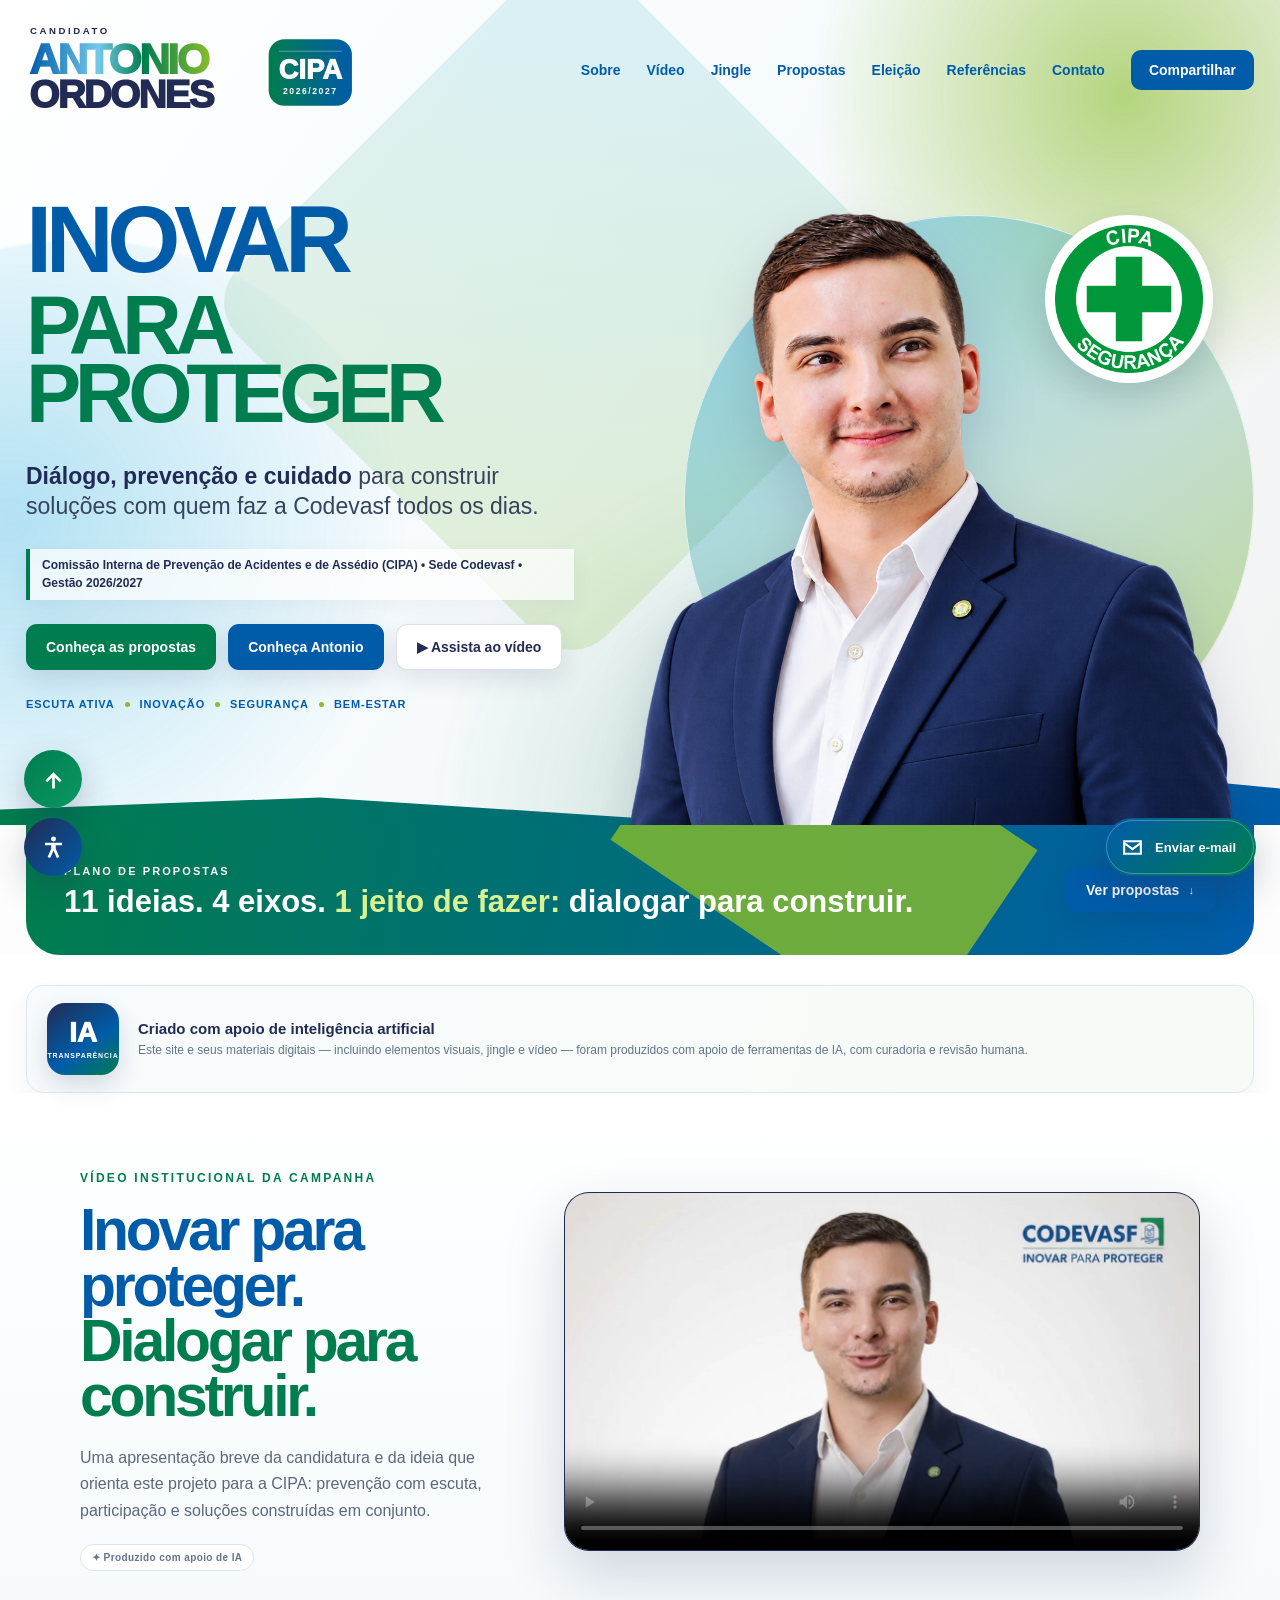
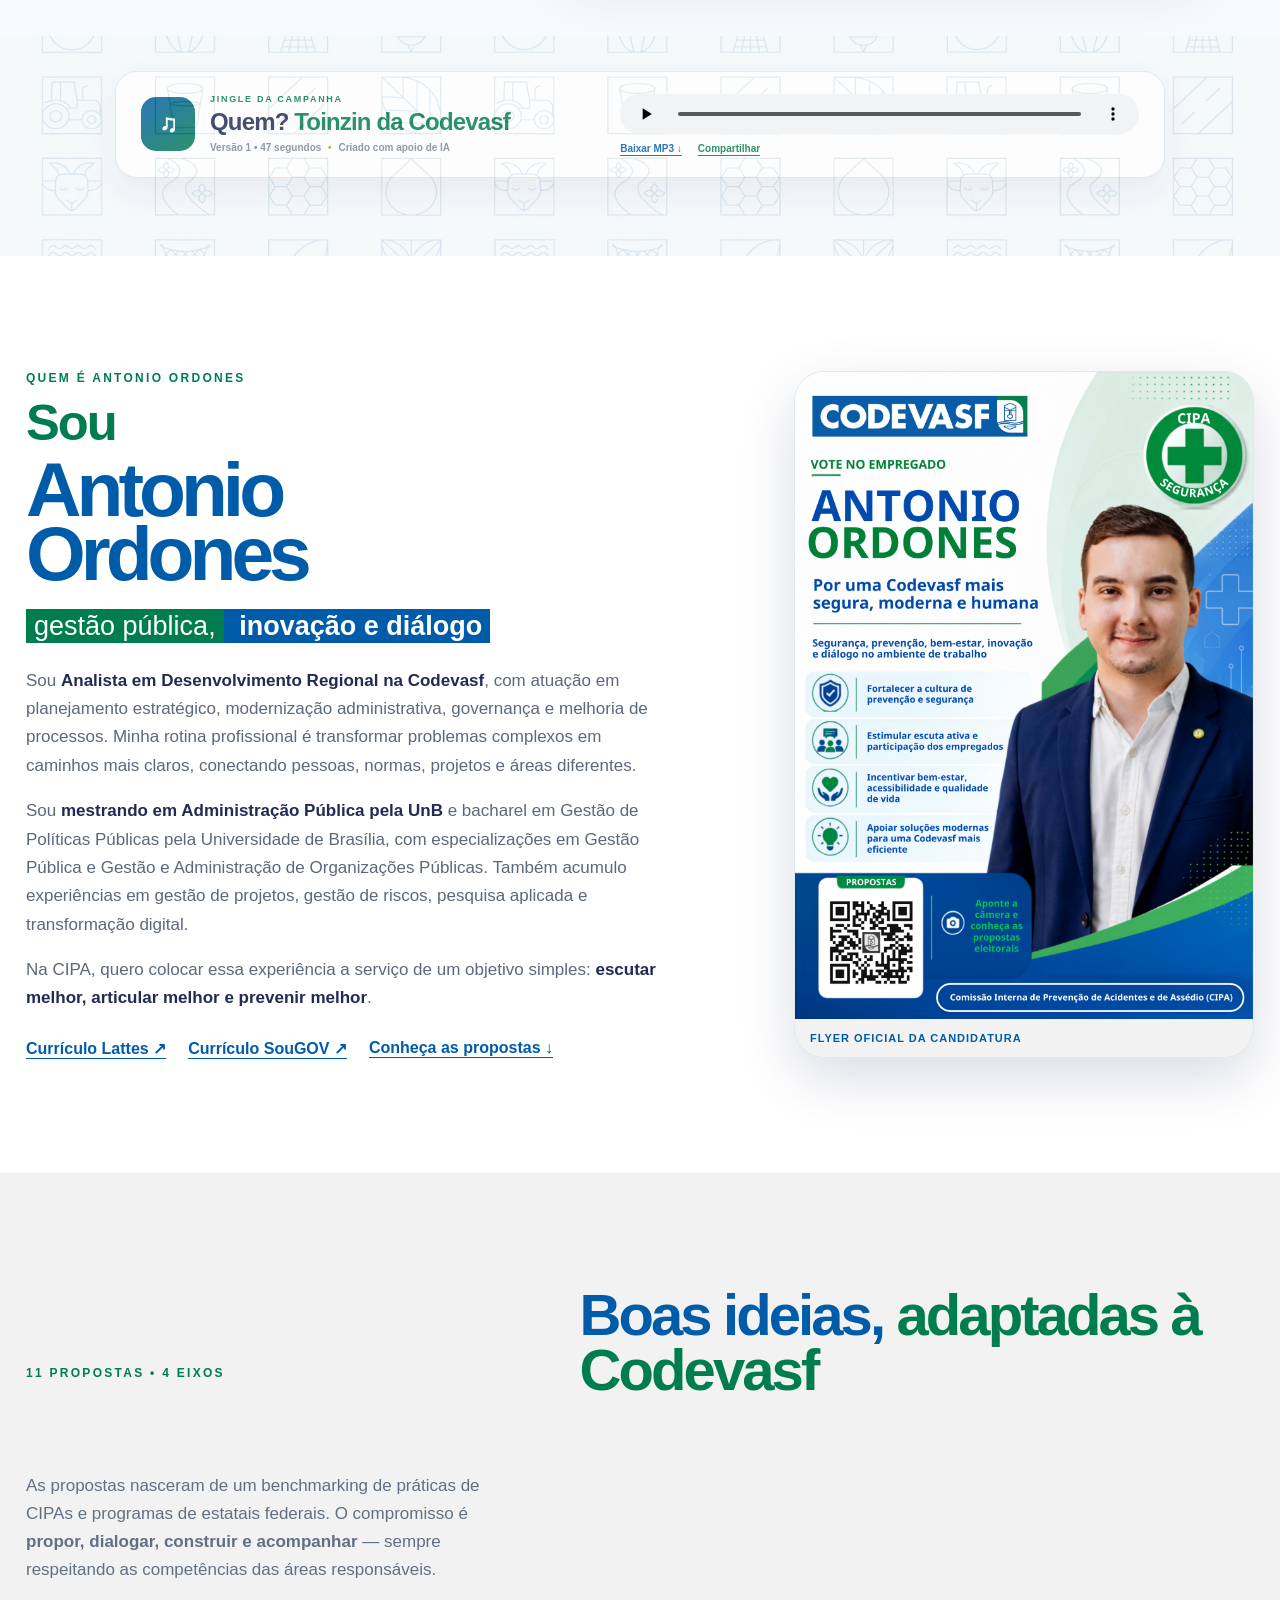
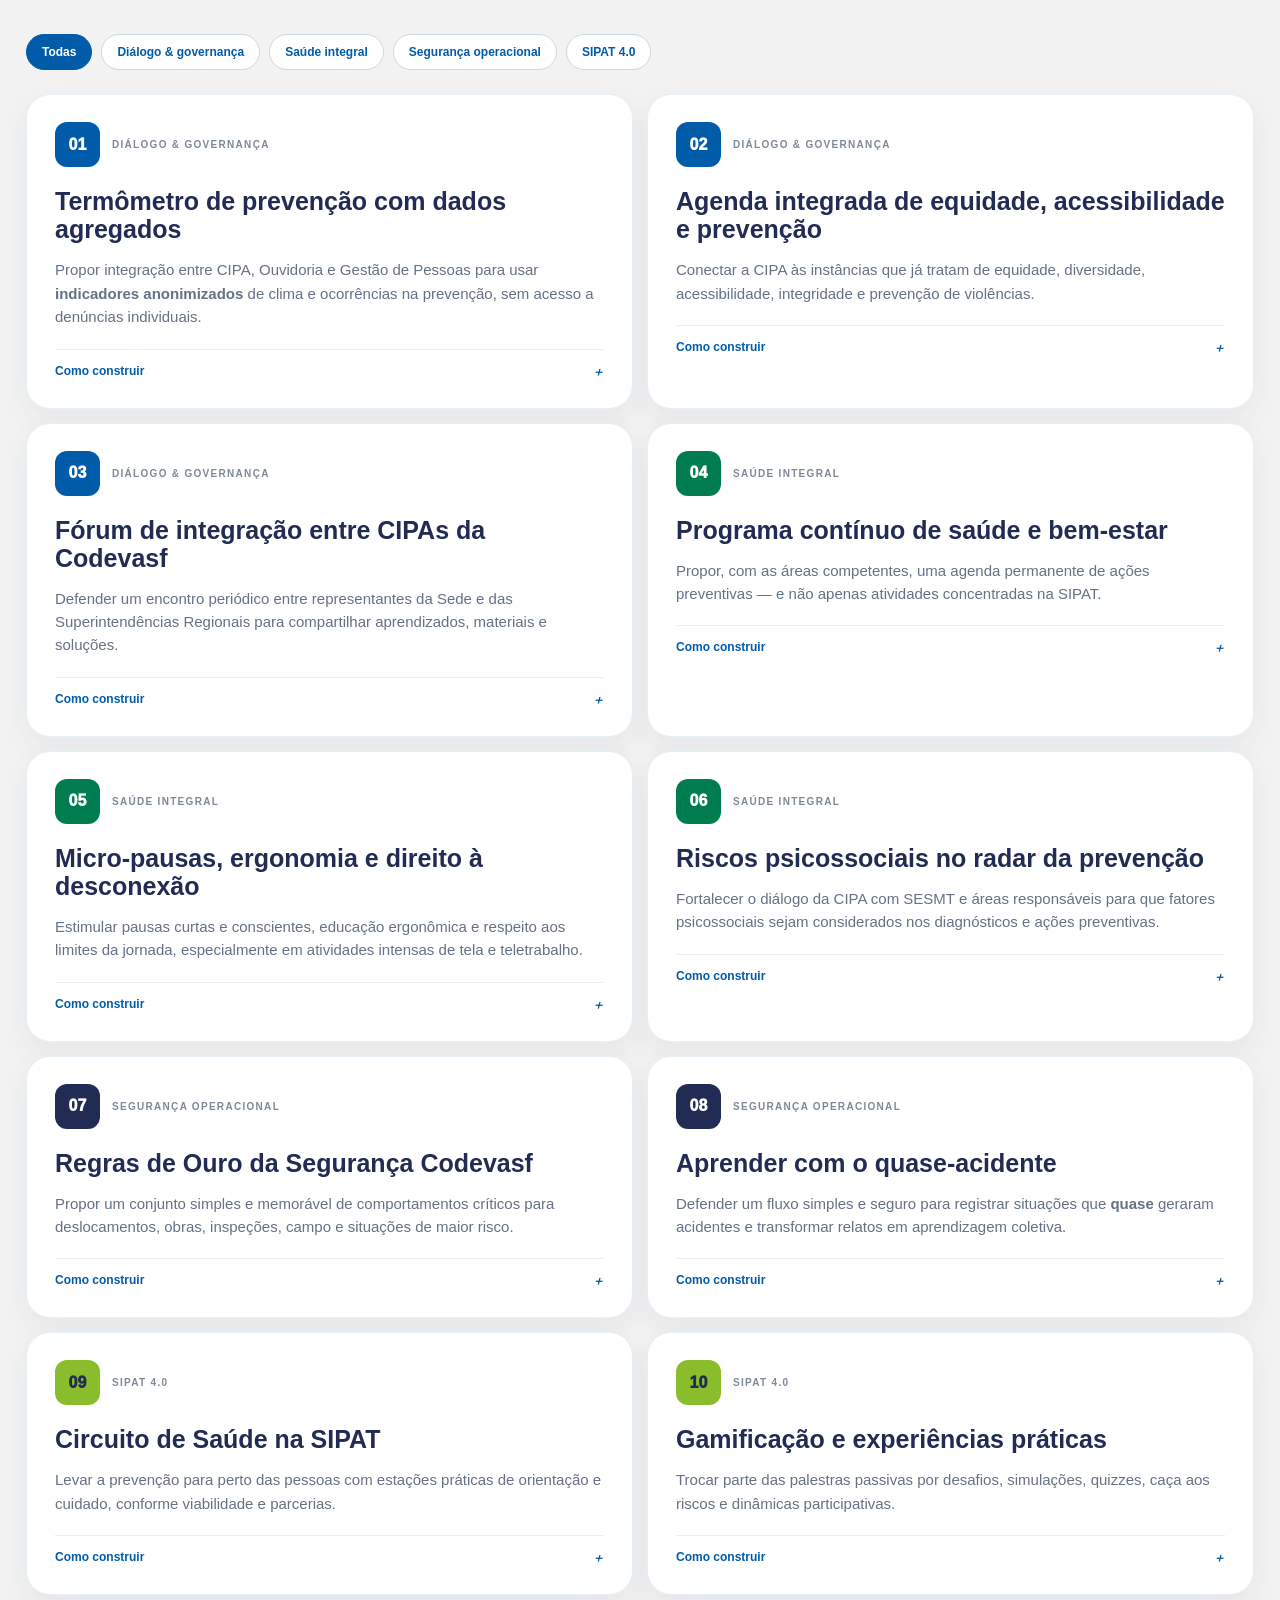
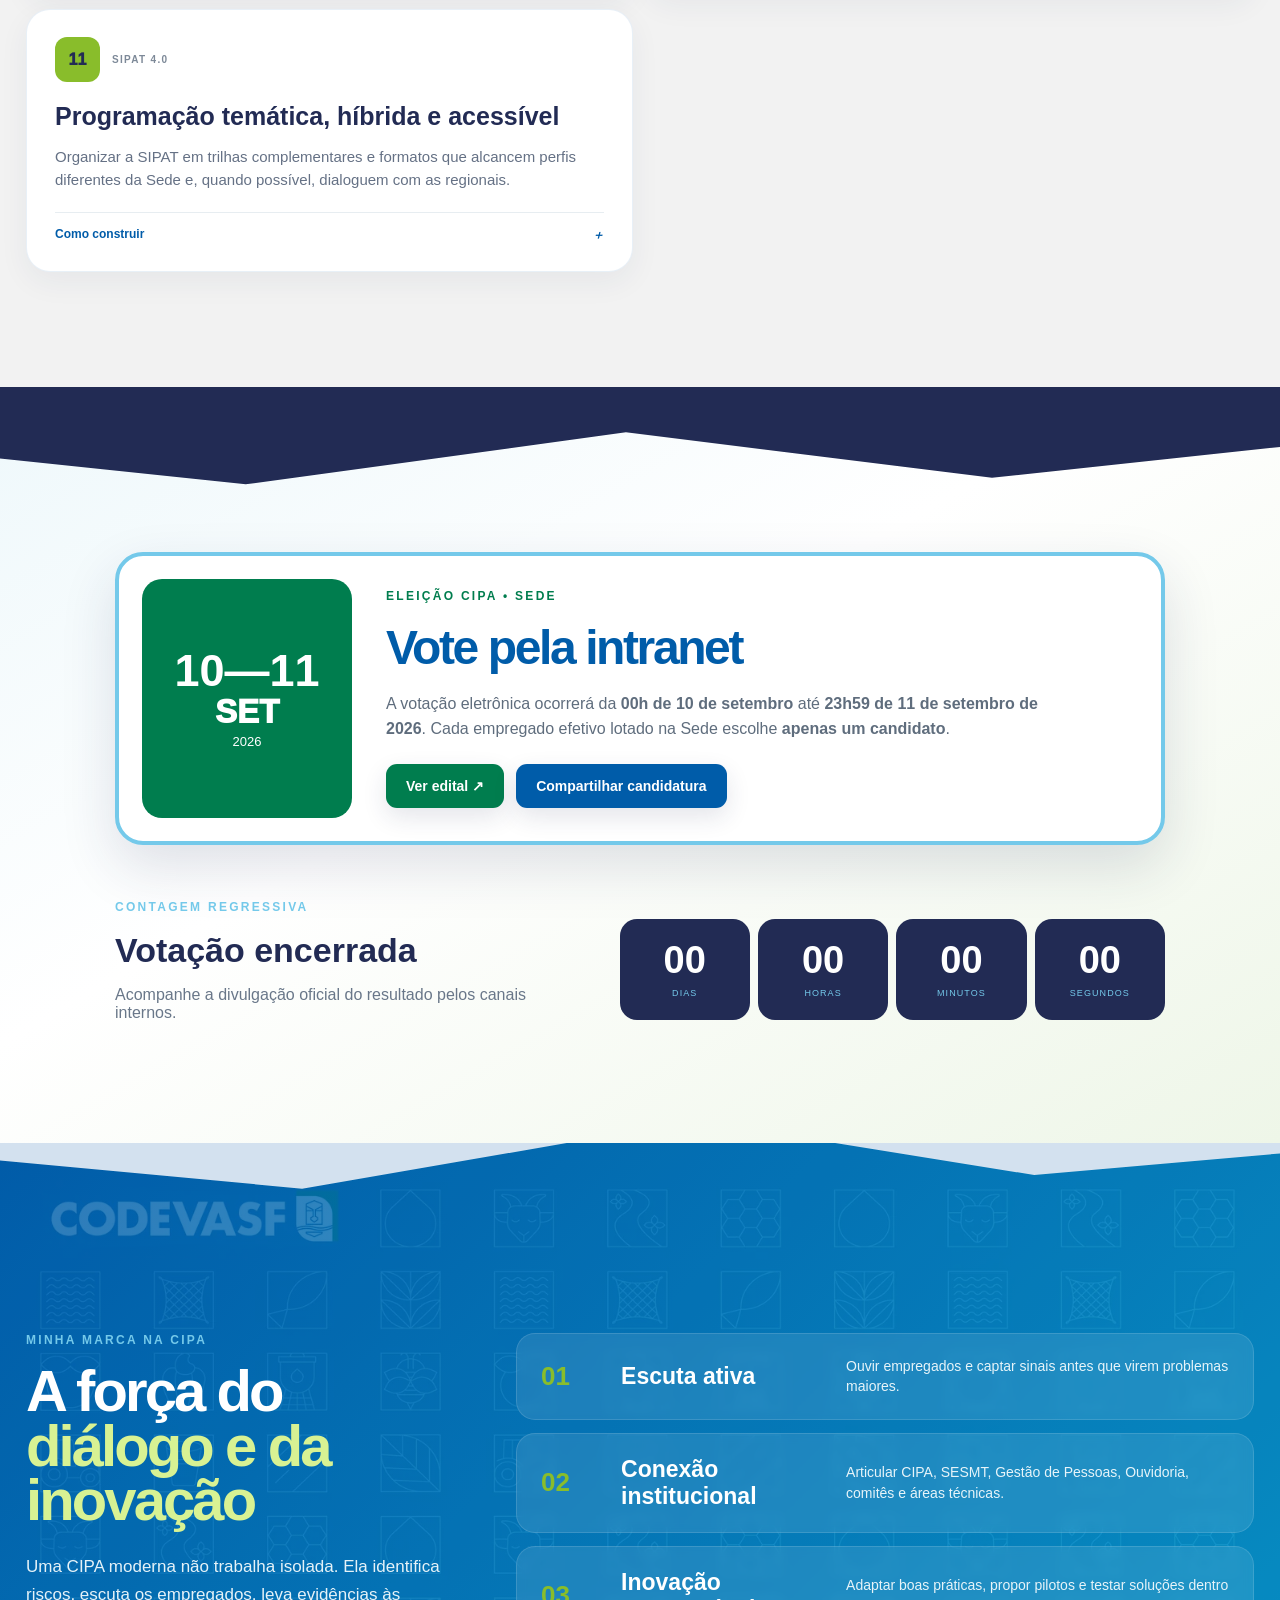
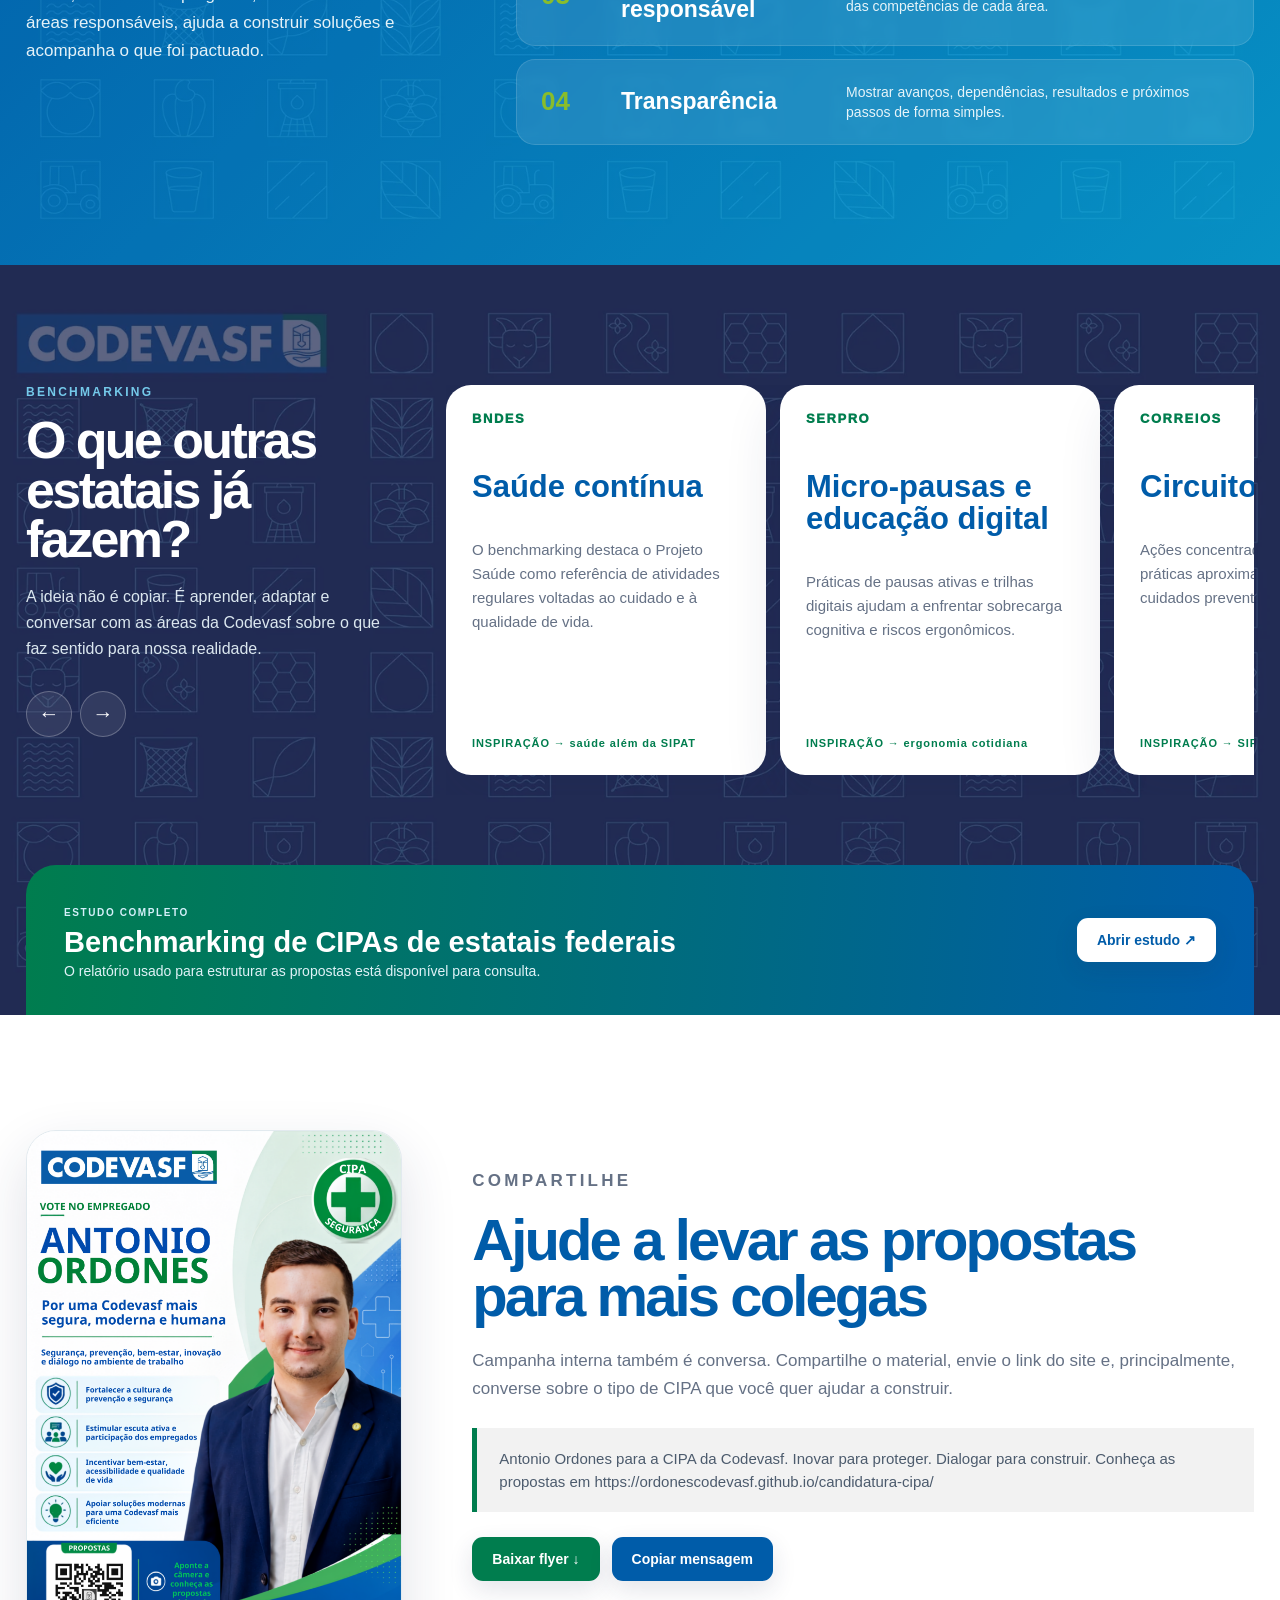
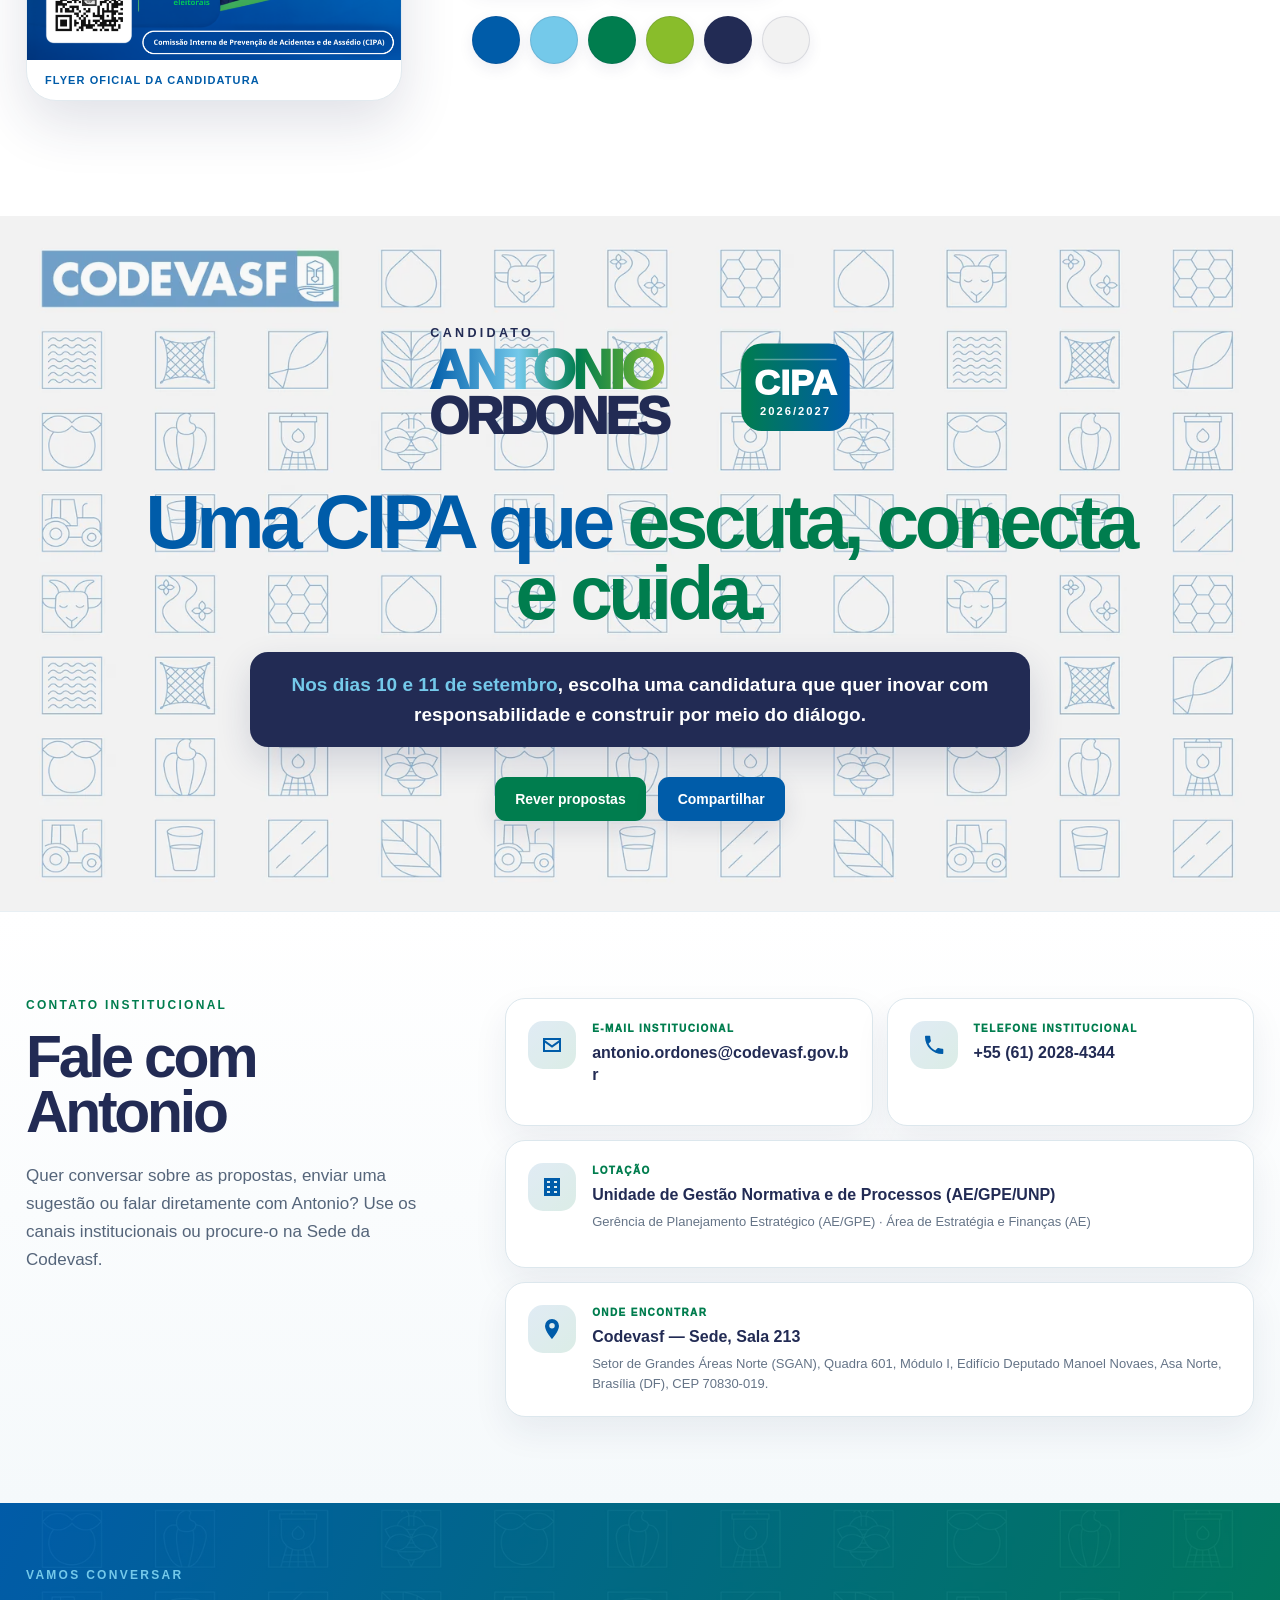
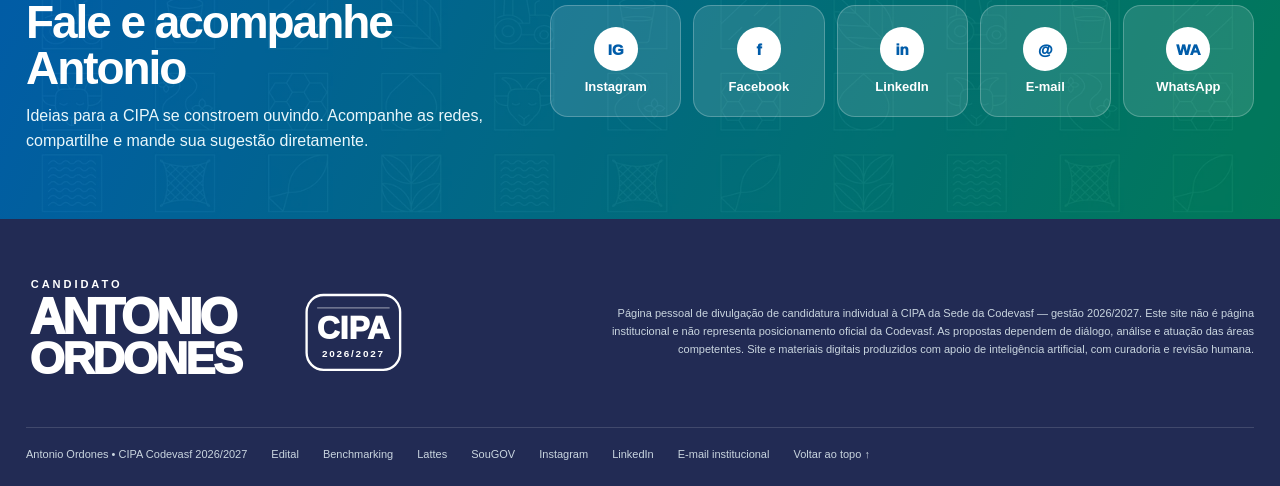
==== commit 27143bd8: "Add files via upload" ====
--- a/index.html
+++ b/index.html
@@ -24,13 +24,14 @@
   <header class="site-header" aria-label="Cabeçalho principal">
     <a class="campaign-brand" href="#inicio" aria-label="Antonio Ordones, início"><img src="assets/img/marca-antonio.svg" alt="Candidato Antonio Ordones, CIPA 2026/2027"></a>
     <button class="menu-toggle" type="button" aria-expanded="false" aria-controls="main-nav"><span></span><span></span><span></span><b class="sr-only">Abrir menu</b></button>
-    <nav class="main-nav" id="main-nav" aria-label="Navegação principal"><a href="#sobre">Sobre</a><a href="#jingle">Jingle</a><a href="#propostas">Propostas</a><a href="#eleicao">Eleição</a><a href="#referencias">Referências</a><a href="#contato">Contato</a><button class="nav-cta" type="button" data-share>Compartilhar</button></nav>
+    <nav class="main-nav" id="main-nav" aria-label="Navegação principal"><a href="#sobre">Sobre</a><a href="#video">Vídeo</a><a href="#jingle">Jingle</a><a href="#propostas">Propostas</a><a href="#eleicao">Eleição</a><a href="#referencias">Referências</a><a href="#contato">Contato</a><button class="nav-cta" type="button" data-share>Compartilhar</button></nav>
   </header>
   <div class="hero-inner">
     <div class="hero-copy reveal is-visible">
       <h1 id="hero-title"><span>INOVAR</span><span>PARA PROTEGER</span></h1>
       <p class="hero-lead"><strong>Diálogo, prevenção e cuidado</strong> para construir soluções com quem faz a Codevasf todos os dias.</p>
-      <div class="hero-actions"><a class="button button--green" href="#propostas">Conheça as propostas</a><a class="button button--blue" href="#sobre">Conheça Antonio</a><a class="button button--outline" href="#jingle">▶ Ouça o jingle</a></div>
+      <p class="hero-cipa-full">Comissão Interna de Prevenção de Acidentes e de Assédio (CIPA) • Sede Codevasf • Gestão 2026/2027</p>
+      <div class="hero-actions"><a class="button button--green" href="#propostas">Conheça as propostas</a><a class="button button--blue" href="#sobre">Conheça Antonio</a><a class="button button--outline" href="#video">▶ Assista ao vídeo</a></div>
       <div class="hero-values" aria-label="Valores da candidatura"><span>escuta ativa</span><i></i><span>inovação</span><i></i><span>segurança</span><i></i><span>bem-estar</span></div>
     </div>
     <div class="hero-portrait-wrap reveal is-visible">
@@ -44,48 +45,58 @@
 <section class="plan-strip" aria-label="Plano de propostas"><div class="plan-strip__pattern" aria-hidden="true"></div><div class="plan-strip__inner reveal"><div><span>PLANO DE PROPOSTAS</span><h2>11 ideias. 4 eixos. <strong>1 jeito de fazer:</strong> dialogar para construir.</h2></div><a class="button button--blue" href="#propostas">Ver propostas <span aria-hidden="true">↓</span></a></div></section>
 
 
-<section class="jingle-section section" id="jingle" aria-labelledby="jingle-title">
-  <div class="jingle-shell reveal">
-    <div class="jingle-art" aria-hidden="true">
-      <div class="jingle-art__rings"></div>
-      <div class="jingle-kicker">JINGLE DA CAMPANHA</div>
-      <div class="jingle-question">QUEM?</div>
-      <div class="jingle-name">TOINZIN<br><span>DA CODEVASF!</span></div>
-      <div class="jingle-wave">
-        <i></i><i></i><i></i><i></i><i></i><i></i><i></i><i></i><i></i><i></i><i></i><i></i>
-      </div>
-      <div class="jingle-stamp">CIPA 2026/2027 • ANTONIO ORDONES</div>
-    </div>
-
-    <div class="jingle-copy">
-      <p class="eyebrow">APERTE O PLAY</p>
-      <h2 id="jingle-title">Uma campanha leve, positiva <span>e com proposta.</span></h2>
-      <p>O jingle transforma os compromissos da candidatura em uma mensagem simples e fácil de lembrar: <strong>escuta, prevenção, bem-estar, inovação e participação.</strong></p>
-
-      <div class="jingle-player">
-        <div class="jingle-player__head">
-          <span class="jingle-disc" aria-hidden="true"><b></b></span>
-          <div>
-            <small>JINGLE OFICIAL • VERSÃO 1</small>
-            <strong>Quem? Toinzin da Codevasf</strong>
-            <span>47 segundos</span>
-          </div>
-        </div>
-        <audio controls preload="metadata" aria-label="Jingle Quem? Toinzin da Codevasf — Versão 1">
-          <source src="assets/audio/quem-toinzin-da-codevasf-versao-1.mp3" type="audio/mpeg">
-          Seu navegador não oferece suporte ao player de áudio.
-        </audio>
-      </div>
-
-      <p class="jingle-note">Sem ataques e sem acusações: uma música para apresentar, de forma bem-humorada, as ideias e os valores da candidatura.</p>
-
-      <div class="jingle-actions">
-        <a class="button button--green" href="assets/audio/quem-toinzin-da-codevasf-versao-1.mp3" download>Baixar o jingle ↓</a>
-        <button class="button button--blue" type="button" data-share>Compartilhar campanha</button>
-      </div>
-    </div>
-  </div>
-</section>
+
+<section class="ai-transparency" aria-label="Transparência sobre uso de inteligência artificial">
+  <div class="ai-transparency__inner reveal">
+    <div class="ai-seal" aria-hidden="true"><span>IA</span><b>TRANSPARÊNCIA</b></div>
+    <div class="ai-transparency__copy">
+      <strong>Criado com apoio de inteligência artificial</strong>
+      <p>Este site e seus materiais digitais — incluindo elementos visuais, jingle e vídeo — foram produzidos com apoio de ferramentas de IA, com curadoria e revisão humana.</p>
+    </div>
+  </div>
+</section>
+
+<section class="campaign-video section" id="video" aria-labelledby="video-title">
+  <div class="video-shell reveal">
+    <div class="video-copy">
+      <p class="eyebrow">VÍDEO INSTITUCIONAL DA CAMPANHA</p>
+      <h2 id="video-title">Inovar para proteger. <span>Dialogar para construir.</span></h2>
+      <p>Uma apresentação breve da candidatura e da ideia que orienta este projeto para a CIPA: prevenção com escuta, participação e soluções construídas em conjunto.</p>
+      <span class="media-ai-tag">✦ Produzido com apoio de IA</span>
+    </div>
+    <div class="video-frame">
+      <video controls preload="metadata" playsinline poster="assets/img/video-institucional-poster.webp" aria-label="Vídeo institucional da campanha de Antonio Ordones para a CIPA">
+        <source src="assets/video/video-institucional-campanha.mp4" type="video/mp4">
+        Seu navegador não oferece suporte à reprodução de vídeo.
+      </video>
+    </div>
+  </div>
+</section>
+
+
+<section class="jingle-section jingle-section--compact" id="jingle" aria-labelledby="jingle-title">
+  <div class="jingle-compact reveal">
+    <div class="jingle-compact__meta">
+      <span class="jingle-mini-icon" aria-hidden="true">♫</span>
+      <div>
+        <p class="eyebrow">JINGLE DA CAMPANHA</p>
+        <h2 id="jingle-title">Quem? <span>Toinzin da Codevasf</span></h2>
+        <p class="jingle-meta-line">Versão 1 • 47 segundos <span>•</span> Criado com apoio de IA</p>
+      </div>
+    </div>
+    <div class="jingle-compact__player">
+      <audio controls preload="metadata" aria-label="Jingle Quem? Toinzin da Codevasf — Versão 1">
+        <source src="assets/audio/quem-toinzin-da-codevasf-versao-1.mp3" type="audio/mpeg">
+        Seu navegador não oferece suporte ao player de áudio.
+      </audio>
+      <div class="jingle-compact__actions">
+        <a href="assets/audio/quem-toinzin-da-codevasf-versao-1.mp3" download>Baixar MP3 ↓</a>
+        <button type="button" data-share>Compartilhar</button>
+      </div>
+    </div>
+  </div>
+</section>
+
 
 <section class="about section" id="sobre" aria-labelledby="about-title">
   <div class="about-grid">
@@ -200,7 +211,7 @@
 </section>
 
 <section class="social-strip" id="redes" aria-labelledby="social-title"><div class="social-strip__inner reveal"><div><p class="eyebrow eyebrow--light">VAMOS CONVERSAR</p><h2 id="social-title">Fale e acompanhe Antonio</h2><p>Ideias para a CIPA se constroem ouvindo. Acompanhe as redes, compartilhe e mande sua sugestão diretamente.</p></div><nav class="social-links" aria-label="Redes sociais de Antonio Ordones"><a href="https://www.instagram.com/antonio_ordones?igsi=Z2Iwb2o2MWFuOHU5&utm_source=qr" target="_blank" rel="noopener noreferrer" aria-label="Instagram de Antonio Ordones"><span>IG</span><b>Instagram</b></a><a href="https://www.facebook.com/share/1DY4R3tovf/?mibextid=wwXIfr" target="_blank" rel="noopener noreferrer" aria-label="Facebook de Antonio Ordones"><span>f</span><b>Facebook</b></a><a href="https://www.linkedin.com/in/antonioordones" target="_blank" rel="noopener noreferrer" aria-label="LinkedIn de Antonio Ordones"><span>in</span><b>LinkedIn</b></a><a href="mailto:antonio.ordones@codevasf.gov.br?subject=CIPA%20Codevasf%20-%20mensagem%20para%20Antonio%20Ordones" aria-label="E-mail institucional de Antonio Ordones"><span>@</span><b>E-mail</b></a><a href="https://wa.me/5562981062212" target="_blank" rel="noopener noreferrer" aria-label="WhatsApp de Antonio Ordones"><span>WA</span><b>WhatsApp</b></a></nav></div></section>
-<footer class="site-footer"><div class="footer-top"><div><img class="footer-campaign" src="assets/img/marca-antonio-branca.svg" alt="Candidato Antonio Ordones, CIPA 2026/2027"></div><div class="footer-disclaimer"><p>Página pessoal de divulgação de candidatura individual à CIPA da Sede da Codevasf — gestão 2026/2027. Este site não é página institucional e não representa posicionamento oficial da Codevasf. As propostas dependem de diálogo, análise e atuação das áreas competentes.</p></div></div><div class="footer-bottom"><span>Antonio Ordones • CIPA Codevasf 2026/2027</span><a href="assets/docs/edital-cipa-codevasf-2026-2027.pdf" target="_blank" rel="noopener">Edital</a><a href="assets/docs/benchmarking-cipa-estatais-federais.pdf" target="_blank" rel="noopener">Benchmarking</a><a href="http://lattes.cnpq.br/4301382762226121" target="_blank" rel="noopener">Lattes</a><a href="https://curriculo.sougov.economia.gov.br/antonio-neto-1991045346" target="_blank" rel="noopener">SouGOV</a><a href="https://www.instagram.com/antonio_ordones?igsi=Z2Iwb2o2MWFuOHU5&utm_source=qr" target="_blank" rel="noopener">Instagram</a><a href="https://www.linkedin.com/in/antonioordones" target="_blank" rel="noopener">LinkedIn</a><a href="mailto:antonio.ordones@codevasf.gov.br?subject=CIPA%20Codevasf%20-%20mensagem%20para%20Antonio%20Ordones">E-mail institucional</a><a href="#inicio">Voltar ao topo ↑</a></div></footer>
+<footer class="site-footer"><div class="footer-top"><div><img class="footer-campaign" src="assets/img/marca-antonio-branca.svg" alt="Candidato Antonio Ordones, CIPA 2026/2027"></div><div class="footer-disclaimer"><p>Página pessoal de divulgação de candidatura individual à CIPA da Sede da Codevasf — gestão 2026/2027. Este site não é página institucional e não representa posicionamento oficial da Codevasf. As propostas dependem de diálogo, análise e atuação das áreas competentes. Site e materiais digitais produzidos com apoio de inteligência artificial, com curadoria e revisão humana.</p></div></div><div class="footer-bottom"><span>Antonio Ordones • CIPA Codevasf 2026/2027</span><a href="assets/docs/edital-cipa-codevasf-2026-2027.pdf" target="_blank" rel="noopener">Edital</a><a href="assets/docs/benchmarking-cipa-estatais-federais.pdf" target="_blank" rel="noopener">Benchmarking</a><a href="http://lattes.cnpq.br/4301382762226121" target="_blank" rel="noopener">Lattes</a><a href="https://curriculo.sougov.economia.gov.br/antonio-neto-1991045346" target="_blank" rel="noopener">SouGOV</a><a href="https://www.instagram.com/antonio_ordones?igsi=Z2Iwb2o2MWFuOHU5&utm_source=qr" target="_blank" rel="noopener">Instagram</a><a href="https://www.linkedin.com/in/antonioordones" target="_blank" rel="noopener">LinkedIn</a><a href="mailto:antonio.ordones@codevasf.gov.br?subject=CIPA%20Codevasf%20-%20mensagem%20para%20Antonio%20Ordones">E-mail institucional</a><a href="#inicio">Voltar ao topo ↑</a></div></footer>
 
 
 <div class="floating-tools" aria-label="Ferramentas de navegação e acessibilidade">
--- a/assets/css/app.css
+++ b/assets/css/app.css
@@ -93,3 +93,13 @@
 @media(max-width:1080px){.jingle-shell{grid-template-columns:1fr}.jingle-art{min-height:380px}.jingle-copy{padding:46px}.jingle-name{font-size:74px}.jingle-question{font-size:58px}}
 @media(max-width:760px){.jingle-section{padding:76px 20px}.jingle-shell{border-radius:25px}.jingle-art{min-height:360px;padding:34px 28px}.jingle-name{font-size:60px}.jingle-question{font-size:48px}.jingle-copy{padding:34px 26px}.jingle-copy h2{font-size:44px}.jingle-copy>p:not(.eyebrow):not(.jingle-note){font-size:15px}.jingle-actions .button{width:100%}}
 
+
+
+/* Atualizacao: video institucional, transparencia sobre IA e jingle compacto */
+.hero-cipa-full{display:inline-block;margin:0 0 24px;padding:8px 12px;border-left:4px solid var(--green);background:rgba(255,255,255,.72);font-size:12px;line-height:1.45;font-weight:850;color:var(--navy);box-shadow:0 8px 22px rgba(34,43,84,.06)}
+.ai-transparency{background:#fff;padding:30px max(26px,calc((100vw - var(--content))/2)) 0}.ai-transparency__inner{max-width:var(--content);margin:auto;display:flex;align-items:center;gap:19px;border:1px solid #dce7ed;background:linear-gradient(100deg,#f7fbfd,#f7fbf6);border-radius:18px;padding:17px 20px;box-shadow:0 10px 26px rgba(34,43,84,.06)}.ai-seal{width:72px;height:72px;flex:0 0 72px;border-radius:18px;background:linear-gradient(145deg,var(--navy),var(--blue) 58%,var(--green));color:#fff;display:grid;place-items:center;align-content:center;box-shadow:0 10px 25px rgba(34,43,84,.16)}.ai-seal span{font-size:28px;font-weight:950;line-height:1}.ai-seal b{font-size:7px;letter-spacing:.12em;margin-top:5px}.ai-transparency__copy strong{display:block;font-size:15px;color:var(--navy);margin-bottom:4px}.ai-transparency__copy p{margin:0;font-size:12px;line-height:1.55;color:#64748b;max-width:920px}
+.campaign-video{padding-top:78px;padding-bottom:65px;background:linear-gradient(180deg,#fff 0%,#f5fafc 100%)}.video-shell{max-width:1120px;margin:auto;display:grid;grid-template-columns:.82fr 1.18fr;gap:42px;align-items:center}.video-copy h2{font-size:clamp(42px,4.6vw,64px);line-height:.94;letter-spacing:-.055em;color:var(--blue);margin:0 0 21px}.video-copy h2 span{display:block;color:var(--green)}.video-copy>p:not(.eyebrow){font-size:16px;line-height:1.65;color:#5b687b;margin:0;max-width:480px}.media-ai-tag{display:inline-flex;align-items:center;margin-top:20px;padding:7px 11px;border-radius:999px;background:#fff;border:1px solid #dce7ed;color:#64748b;font-size:10px;font-weight:900;letter-spacing:.04em}.video-frame{position:relative;border-radius:25px;overflow:hidden;background:var(--navy);box-shadow:0 24px 60px rgba(34,43,84,.18);border:1px solid rgba(34,43,84,.12)}.video-frame:before{content:"";display:block;padding-top:56.25%}.video-frame video{position:absolute;inset:0;width:100%;height:100%;display:block;object-fit:cover;background:#000}
+.jingle-section--compact{padding:35px max(26px,calc((100vw - var(--content))/2)) 78px;background:#f5fafc}.jingle-compact{max-width:1050px;margin:auto;display:grid;grid-template-columns:1fr 1.15fr;gap:28px;align-items:center;background:#fff;border:1px solid #dce7ed;border-radius:22px;padding:22px 25px;box-shadow:0 14px 34px rgba(34,43,84,.07)}.jingle-compact__meta{display:flex;align-items:center;gap:15px;min-width:0}.jingle-mini-icon{width:54px;height:54px;flex:0 0 54px;border-radius:15px;display:grid;place-items:center;color:#fff;background:linear-gradient(145deg,var(--blue),var(--green));font-size:24px;font-weight:950}.jingle-compact .eyebrow{font-size:9px;margin:0 0 5px}.jingle-compact h2{margin:0;color:var(--navy);font-size:24px;line-height:1.08;letter-spacing:-.035em}.jingle-compact h2 span{color:var(--green)}.jingle-meta-line{margin:6px 0 0;font-size:10px;line-height:1.4;color:#7a8797;font-weight:750}.jingle-meta-line span{color:var(--lime);padding:0 4px}.jingle-compact__player audio{display:block;width:100%;height:40px}.jingle-compact__actions{display:flex;gap:16px;align-items:center;margin-top:9px;font-size:10px;font-weight:900}.jingle-compact__actions a{color:var(--blue);text-underline-offset:3px}.jingle-compact__actions button{border:0;padding:0;background:none;color:var(--green);font-weight:900;cursor:pointer;text-decoration:underline;text-underline-offset:3px}
+@media(max-width:1080px){.video-shell{grid-template-columns:1fr;gap:28px}.video-copy>p:not(.eyebrow){max-width:700px}.jingle-compact{grid-template-columns:1fr}.jingle-compact__player{padding-left:69px}}
+@media(max-width:760px){.hero-cipa-full{font-size:10px;margin-bottom:20px}.ai-transparency{padding:20px 20px 0}.ai-transparency__inner{align-items:flex-start;padding:14px}.ai-seal{width:58px;height:58px;flex-basis:58px;border-radius:14px}.ai-seal span{font-size:23px}.ai-seal b{font-size:6px}.campaign-video{padding:58px 20px 45px}.video-copy h2{font-size:43px}.video-copy>p:not(.eyebrow){font-size:15px}.video-frame{border-radius:18px}.jingle-section--compact{padding:20px 20px 65px}.jingle-compact{padding:18px;border-radius:18px;gap:18px}.jingle-mini-icon{width:46px;height:46px;flex-basis:46px}.jingle-compact h2{font-size:21px}.jingle-compact__player{padding-left:0}.jingle-compact__actions{justify-content:flex-end}}
+
